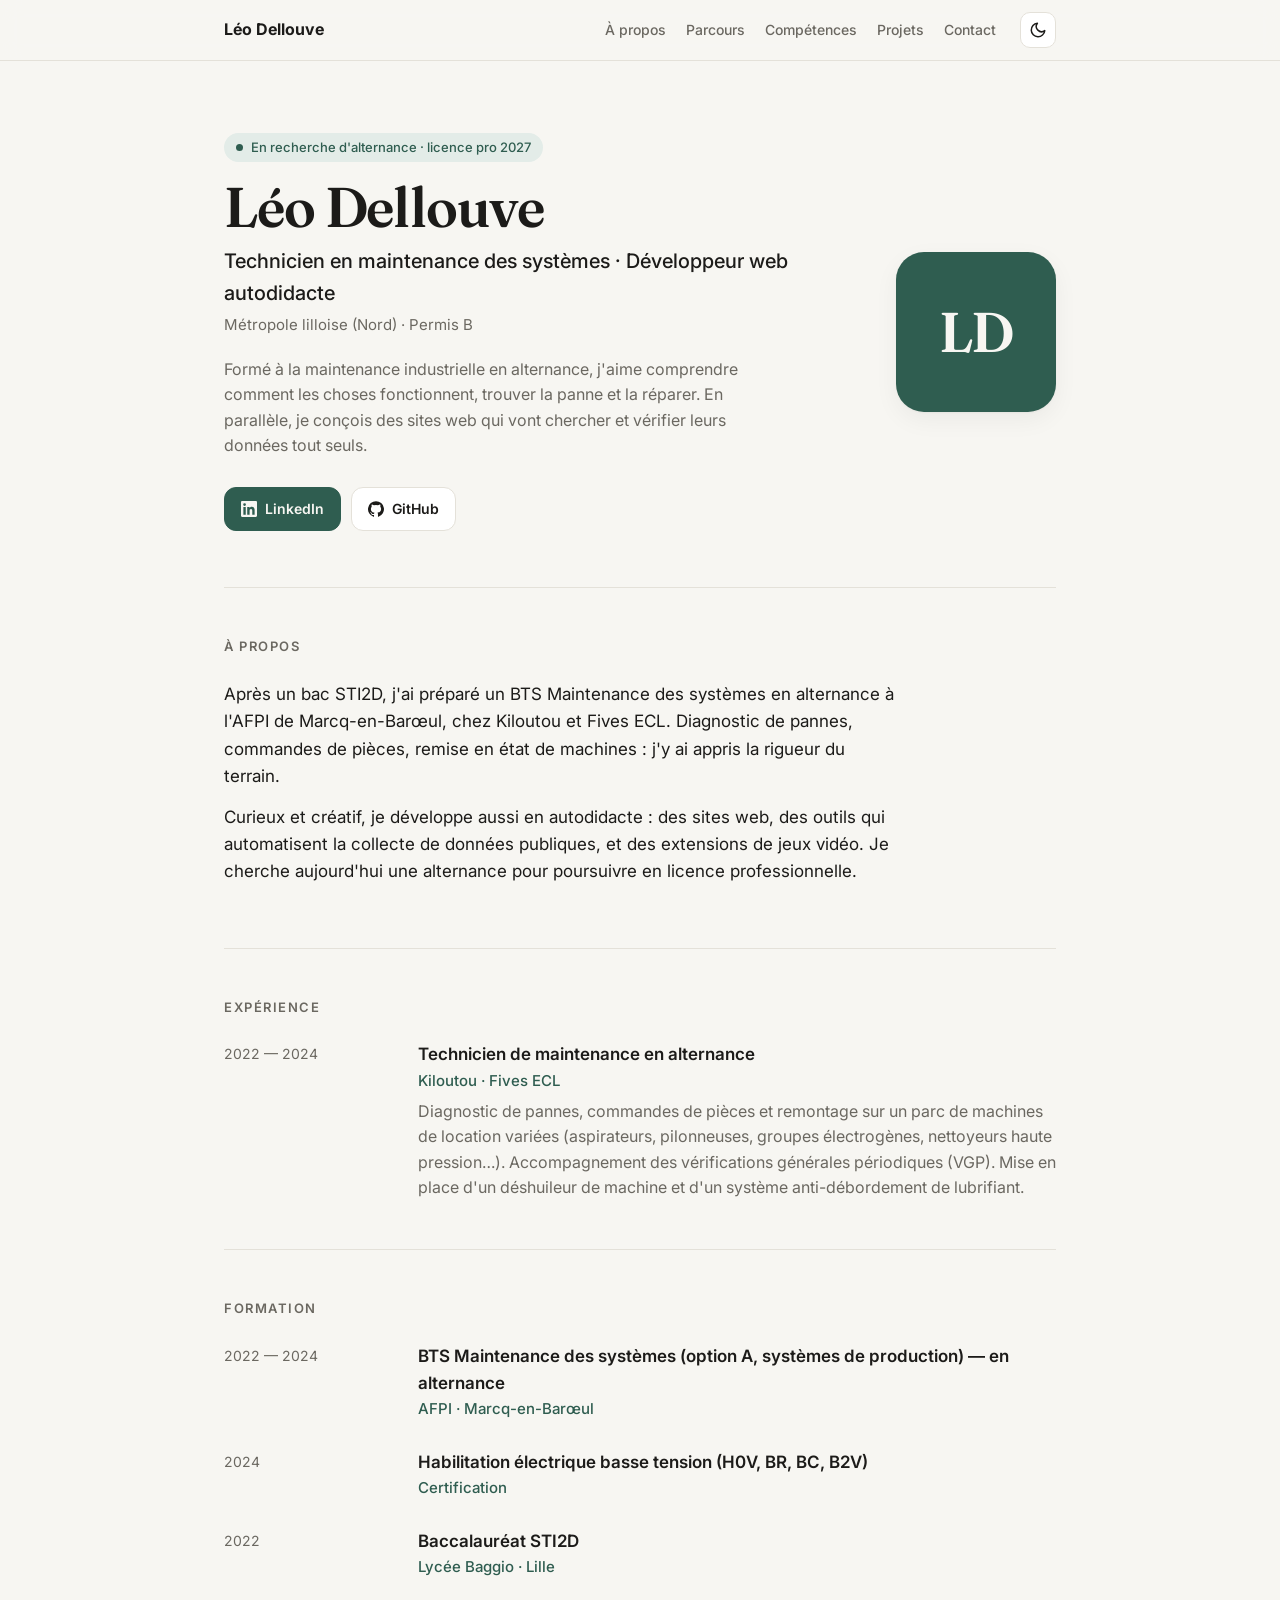
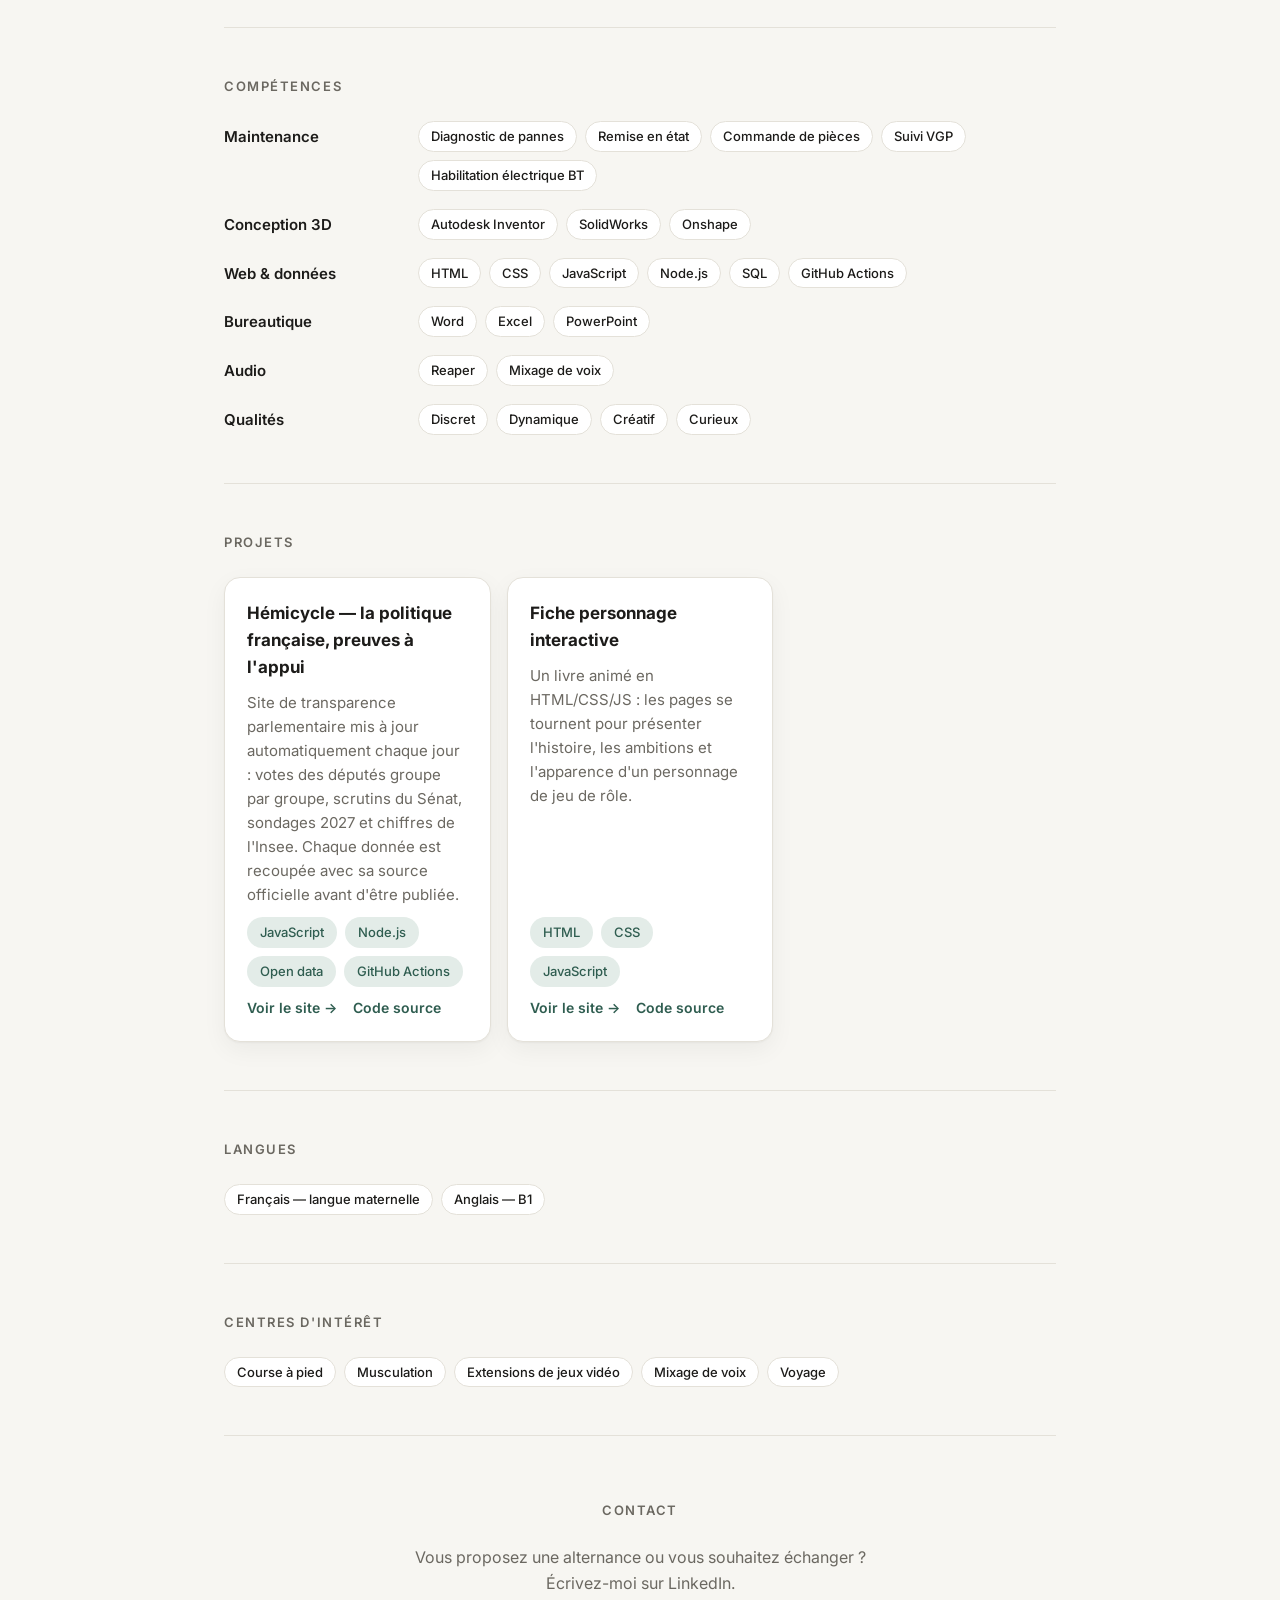
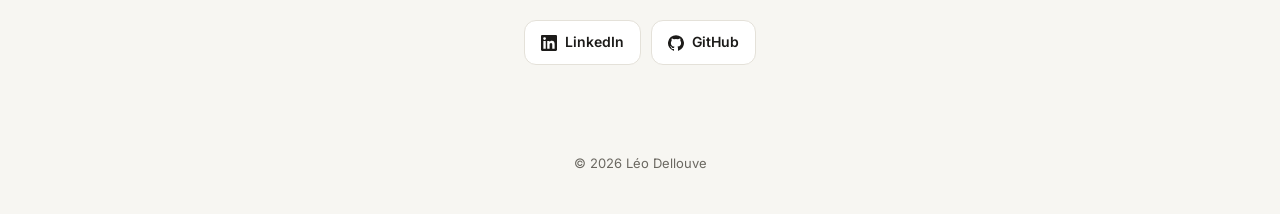
==== index.html @ c5ac522d "Remplit le portfolio avec le parcours de Léo Contenu repris du CV et du profil LinkedIn : formation," ====
<!DOCTYPE html>
<html lang="fr">
<head>
  <meta charset="utf-8">
  <meta name="viewport" content="width=device-width, initial-scale=1">
  <title>Portfolio</title>
  <meta name="description" content="Léo Dellouve — technicien en maintenance des systèmes et développeur web autodidacte. Parcours, compétences et projets.">
  <link rel="preconnect" href="https://fonts.googleapis.com">
  <link rel="preconnect" href="https://fonts.gstatic.com" crossorigin>
  <link href="https://fonts.googleapis.com/css2?family=Inter:wght@400;500;600;700&family=Fraunces:opsz,wght@9..144,600&display=swap" rel="stylesheet">
  <style>
    :root {
      --bg: #f7f6f2;
      --surface: #ffffff;
      --text: #1c1b19;
      --muted: #6b6861;
      --line: #e4e1d9;
      --accent: #2f5d50;
      --accent-soft: #e3ece8;
      --shadow: 0 1px 2px rgba(0,0,0,.04), 0 8px 24px rgba(0,0,0,.05);
    }
    @media (prefers-color-scheme: dark) {
      :root:not([data-theme="light"]) {
        --bg: #131412;
        --surface: #1b1d1a;
        --text: #ecebe6;
        --muted: #a09d95;
        --line: #2c2e2a;
        --accent: #8cc2ae;
        --accent-soft: #1f2d28;
        --shadow: none;
      }
    }
    :root[data-theme="dark"] {
      --bg: #131412;
      --surface: #1b1d1a;
      --text: #ecebe6;
      --muted: #a09d95;
      --line: #2c2e2a;
      --accent: #8cc2ae;
      --accent-soft: #1f2d28;
      --shadow: none;
    }

    * { box-sizing: border-box; }
    html { scroll-behavior: smooth; }
    body {
      margin: 0;
      background: var(--bg);
      color: var(--text);
      font: 16px/1.6 Inter, system-ui, -apple-system, sans-serif;
      -webkit-font-smoothing: antialiased;
    }
    a { color: inherit; }
    .wrap { max-width: 880px; margin: 0 auto; padding: 0 24px; }

    /* Navigation */
    nav {
      position: sticky; top: 0; z-index: 10;
      background: color-mix(in srgb, var(--bg) 85%, transparent);
      backdrop-filter: blur(10px);
      border-bottom: 1px solid var(--line);
    }
    nav .wrap { display: flex; align-items: center; gap: 24px; height: 60px; }
    nav .brand { font-weight: 700; text-decoration: none; margin-right: auto; }
    nav .links { display: flex; gap: 20px; }
    nav .links a { text-decoration: none; color: var(--muted); font-size: 14px; font-weight: 500; }
    nav .links a:hover { color: var(--text); }
    .icon-btn {
      display: inline-grid; place-items: center;
      width: 36px; height: 36px; border-radius: 10px;
      border: 1px solid var(--line); background: var(--surface); color: var(--text);
      cursor: pointer;
    }
    .icon-btn svg { width: 18px; height: 18px; }

    /* Hero */
    .hero { padding: 72px 0 56px; display: grid; grid-template-columns: 1fr auto; gap: 40px; align-items: center; }
    .hero img {
      width: 160px; height: 160px; border-radius: 28px; object-fit: cover;
      border: 1px solid var(--line); box-shadow: var(--shadow);
    }
    .monogram {
      width: 160px; height: 160px; border-radius: 28px; display: grid; place-items: center;
      background: var(--accent); color: var(--bg); box-shadow: var(--shadow);
      font-family: Fraunces, Georgia, serif; font-size: 56px; font-weight: 600; letter-spacing: -.02em;
    }
    .badge {
      display: inline-flex; align-items: center; gap: 8px;
      font-size: 13px; font-weight: 500; color: var(--accent);
      background: var(--accent-soft); padding: 4px 12px; border-radius: 999px;
    }
    .badge::before { content: ""; width: 7px; height: 7px; border-radius: 50%; background: currentColor; }
    h1 {
      font-family: Fraunces, Georgia, serif; font-weight: 600;
      font-size: clamp(36px, 7vw, 56px); line-height: 1.05; letter-spacing: -.02em;
      margin: 16px 0 8px;
    }
    .role { font-size: 20px; font-weight: 500; margin: 0; }
    .loc { color: var(--muted); margin: 4px 0 20px; font-size: 15px; }
    .pitch { color: var(--muted); max-width: 560px; margin: 0 0 28px; }
    .actions { display: flex; flex-wrap: wrap; gap: 10px; }
    .btn {
      display: inline-flex; align-items: center; gap: 8px;
      padding: 10px 16px; border-radius: 12px; font-weight: 600; font-size: 14px;
      text-decoration: none; border: 1px solid var(--line); background: var(--surface);
      transition: transform .15s ease, border-color .15s ease;
    }
    .btn:hover { transform: translateY(-1px); border-color: var(--muted); }
    .btn.primary { background: var(--accent); border-color: var(--accent); color: var(--bg); }
    .btn svg { width: 16px; height: 16px; }

    /* Sections */
    section { padding: 48px 0; border-top: 1px solid var(--line); }
    h2 {
      font-size: 13px; text-transform: uppercase; letter-spacing: .12em;
      color: var(--muted); font-weight: 600; margin: 0 0 24px;
    }
    .about p { font-size: 17px; margin: 0 0 14px; max-width: 680px; }

    .timeline { display: grid; gap: 28px; }
    .item { display: grid; grid-template-columns: 170px 1fr; gap: 24px; }
    .item .when { color: var(--muted); font-size: 14px; padding-top: 2px; }
    .item h3 { margin: 0; font-size: 17px; font-weight: 600; }
    .item .where { color: var(--accent); font-weight: 500; font-size: 15px; }
    .item p { margin: 6px 0 0; color: var(--muted); }

    .skills { display: grid; gap: 18px; }
    .skill-row { display: grid; grid-template-columns: 170px 1fr; gap: 24px; align-items: start; }
    .skill-row .label { font-weight: 600; font-size: 15px; padding-top: 4px; }
    .chips { display: flex; flex-wrap: wrap; gap: 8px; }
    .chip {
      font-size: 13px; font-weight: 500; padding: 4px 12px; border-radius: 999px;
      background: var(--surface); border: 1px solid var(--line);
    }

    .projects { display: grid; grid-template-columns: repeat(auto-fill, minmax(260px, 1fr)); gap: 16px; }
    .card {
      background: var(--surface); border: 1px solid var(--line); border-radius: 16px;
      padding: 22px; display: flex; flex-direction: column; gap: 10px; box-shadow: var(--shadow);
    }
    .card h3 { margin: 0; font-size: 17px; }
    .card p { margin: 0; color: var(--muted); font-size: 15px; flex: 1; }
    .card .chips .chip { background: var(--accent-soft); border-color: transparent; color: var(--accent); }
    .card .card-links { display: flex; gap: 16px; font-size: 14px; font-weight: 600; }
    .card .card-links a { text-decoration: none; color: var(--accent); }
    .card .card-links a:hover { text-decoration: underline; }

    .langs { display: flex; flex-wrap: wrap; gap: 8px; }

    .contact { text-align: center; padding: 64px 0; }
    .contact p { color: var(--muted); margin: 0 auto 24px; max-width: 480px; }
    .contact .actions { justify-content: center; }
    footer { text-align: center; color: var(--muted); font-size: 13px; padding: 24px 0 40px; }

    @media (max-width: 640px) {
      .wrap { padding: 0 16px; }
      nav .links { display: none; }
      .hero { grid-template-columns: 1fr; padding: 48px 0 40px; gap: 24px; }
      .hero img, .monogram { width: 96px; height: 96px; border-radius: 20px; order: -1; font-size: 34px; }
      .item, .skill-row { grid-template-columns: 1fr; gap: 4px; }
    }
  </style>
</head>
<body>
  <nav>
    <div class="wrap">
      <a class="brand" href="#top" id="brand"></a>
      <div class="links">
        <a href="#apropos">À propos</a>
        <a href="#experience">Parcours</a>
        <a href="#competences">Compétences</a>
        <a href="#projets">Projets</a>
        <a href="#contact">Contact</a>
      </div>
      <button class="icon-btn" id="theme" aria-label="Changer de thème"></button>
    </div>
  </nav>

  <main class="wrap" id="top">
    <header class="hero" id="hero"></header>
    <section class="about" id="apropos"></section>
    <section id="experience"></section>
    <section id="formation"></section>
    <section id="competences"></section>
    <section id="projets"></section>
    <section id="langues"></section>
    <section id="interets"></section>
    <section class="contact" id="contact"></section>
  </main>
  <footer id="footer"></footer>

  <script src="data.js"></script>
  <script>
    const d = window.PORTFOLIO;
    const esc = s => String(s ?? "").replace(/[&<>"']/g, c => ({ "&": "&amp;", "<": "&lt;", ">": "&gt;", '"': "&quot;", "'": "&#39;" }[c]));
    const $ = id => document.getElementById(id);

    const icons = {
      linkedin: '<svg viewBox="0 0 24 24" fill="currentColor"><path d="M20.45 20.45h-3.56v-5.57c0-1.33-.02-3.04-1.85-3.04-1.85 0-2.14 1.45-2.14 2.94v5.67H9.34V9h3.41v1.56h.05c.48-.9 1.64-1.85 3.37-1.85 3.6 0 4.27 2.37 4.27 5.46v6.28zM5.34 7.43a2.06 2.06 0 1 1 0-4.13 2.06 2.06 0 0 1 0 4.13zM7.12 20.45H3.56V9h3.56v11.45zM22.22 0H1.77C.79 0 0 .77 0 1.73v20.54C0 23.23.79 24 1.77 24h20.45c.98 0 1.78-.77 1.78-1.73V1.73C24 .77 23.2 0 22.22 0z"/></svg>',
      github: '<svg viewBox="0 0 24 24" fill="currentColor"><path d="M12 .3a12 12 0 0 0-3.8 23.38c.6.12.83-.26.83-.57v-2.23c-3.34.73-4.04-1.42-4.04-1.42-.55-1.39-1.34-1.76-1.34-1.76-1.08-.74.09-.73.09-.73 1.2.09 1.83 1.24 1.83 1.24 1.07 1.83 2.8 1.3 3.49 1 .1-.78.42-1.31.76-1.61-2.67-.3-5.47-1.33-5.47-5.93 0-1.31.47-2.38 1.24-3.22-.14-.3-.54-1.52.1-3.18 0 0 1-.32 3.3 1.23a11.5 11.5 0 0 1 6 0c2.28-1.55 3.29-1.23 3.29-1.23.64 1.66.24 2.88.12 3.18a4.65 4.65 0 0 1 1.23 3.22c0 4.61-2.8 5.63-5.48 5.92.42.36.81 1.1.81 2.22v3.29c0 .32.21.7.82.58A12 12 0 0 0 12 .3"/></svg>',
      email: '<svg viewBox="0 0 24 24" fill="none" stroke="currentColor" stroke-width="2" stroke-linecap="round" stroke-linejoin="round"><rect x="2" y="4" width="20" height="16" rx="2"/><path d="m22 7-10 6L2 7"/></svg>',
      cv: '<svg viewBox="0 0 24 24" fill="none" stroke="currentColor" stroke-width="2" stroke-linecap="round" stroke-linejoin="round"><path d="M21 15v4a2 2 0 0 1-2 2H5a2 2 0 0 1-2-2v-4"/><path d="m7 10 5 5 5-5"/><path d="M12 15V3"/></svg>',
      sun: '<svg viewBox="0 0 24 24" fill="none" stroke="currentColor" stroke-width="2" stroke-linecap="round"><circle cx="12" cy="12" r="4"/><path d="M12 2v2M12 20v2M4.9 4.9l1.4 1.4M17.7 17.7l1.4 1.4M2 12h2M20 12h2M4.9 19.1l1.4-1.4M17.7 6.3l1.4-1.4"/></svg>',
      moon: '<svg viewBox="0 0 24 24" fill="none" stroke="currentColor" stroke-width="2" stroke-linecap="round" stroke-linejoin="round"><path d="M21 12.8A9 9 0 1 1 11.2 3a7 7 0 0 0 9.8 9.8z"/></svg>',
    };

    function linkButtons(primary) {
      const l = d.liens || {};
      const out = [];
      if (l.linkedin) out.push(`<a class="btn ${primary ? "primary" : ""}" href="${esc(l.linkedin)}" target="_blank" rel="noopener">${icons.linkedin}LinkedIn</a>`);
      if (l.github) out.push(`<a class="btn" href="${esc(l.github)}" target="_blank" rel="noopener">${icons.github}GitHub</a>`);
      if (l.email) out.push(`<a class="btn" href="mailto:${esc(l.email)}">${icons.email}${primary ? "Email" : esc(l.email)}</a>`);
      if (l.cv) out.push(`<a class="btn" href="${esc(l.cv)}" target="_blank" rel="noopener">${icons.cv}CV</a>`);
      return out.join("");
    }

    function section(id, title, html) {
      const el = $(id);
      if (!html) { el.remove(); return; }
      el.innerHTML = `<h2>${title}</h2>${html}`;
    }

    // En-tête
    document.title = `${d.nom} — Portfolio`;
    $("brand").textContent = d.nom;
    $("hero").innerHTML = `
      <div>
        ${d.disponible ? `<span class="badge">${esc(d.disponible)}</span>` : ""}
        <h1>${esc(d.nom)}</h1>
        <p class="role">${esc(d.titre)}</p>
        ${d.localisation ? `<p class="loc">${esc(d.localisation)}</p>` : ""}
        <p class="pitch">${esc(d.accroche)}</p>
        <div class="actions">${linkButtons(true)}</div>
      </div>
      ${d.photo ? `<img src="${esc(d.photo)}" alt="Photo de ${esc(d.nom)}">` : `<div class="monogram" aria-hidden="true">${esc(d.nom.split(/\s+/).map(w => w[0]).join("").slice(0, 2).toUpperCase())}</div>`}`;

    section("apropos", "À propos", (d.apropos || []).map(p => `<p>${esc(p)}</p>`).join(""));

    section("experience", "Expérience", (d.experiences || []).length && `<div class="timeline">${d.experiences.map(e => `
      <div class="item">
        <div class="when">${esc(e.periode)}</div>
        <div>
          <h3>${esc(e.poste)}</h3>
          <div class="where">${esc(e.entreprise)}</div>
          ${e.description ? `<p>${esc(e.description)}</p>` : ""}
        </div>
      </div>`).join("")}</div>`);

    section("formation", "Formation", (d.formation || []).length && `<div class="timeline">${d.formation.map(f => `
      <div class="item">
        <div class="when">${esc(f.periode)}</div>
        <div>
          <h3>${esc(f.diplome)}</h3>
          <div class="where">${esc(f.ecole)}</div>
        </div>
      </div>`).join("")}</div>`);

    section("competences", "Compétences", (d.competences || []).length && `<div class="skills">${d.competences.map(g => `
      <div class="skill-row">
        <div class="label">${esc(g.groupe)}</div>
        <div class="chips">${g.items.map(i => `<span class="chip">${esc(i)}</span>`).join("")}</div>
      </div>`).join("")}</div>`);

    section("projets", "Projets", (d.projets || []).length && `<div class="projects">${d.projets.map(p => `
      <article class="card">
        <h3>${esc(p.nom)}</h3>
        <p>${esc(p.description)}</p>
        ${(p.tags || []).length ? `<div class="chips">${p.tags.map(t => `<span class="chip">${esc(t)}</span>`).join("")}</div>` : ""}
        <div class="card-links">
          ${p.lien ? `<a href="${esc(p.lien)}" target="_blank" rel="noopener">Voir le site →</a>` : ""}
          ${p.code ? `<a href="${esc(p.code)}" target="_blank" rel="noopener">Code source</a>` : ""}
        </div>
      </article>`).join("")}</div>`);

    section("langues", "Langues", (d.langues || []).length && `<div class="langs">${d.langues.map(l => `<span class="chip">${esc(l)}</span>`).join("")}</div>`);

    section("interets", "Centres d'intérêt", (d.interets || []).length && `<div class="langs">${d.interets.map(i => `<span class="chip">${esc(i)}</span>`).join("")}</div>`);

    section("contact", "Contact", `
      <p>${esc(d.contact || "Une opportunité, une question ou simplement envie d'échanger ? Le plus simple est de m'écrire sur LinkedIn.")}</p>
      <div class="actions">${linkButtons(false)}</div>`);

    $("footer").textContent = `© ${new Date().getFullYear()} ${d.nom}`;

    // Thème clair / sombre
    const root = document.documentElement;
    const btn = $("theme");
    const isDark = () => root.dataset.theme ? root.dataset.theme === "dark" : matchMedia("(prefers-color-scheme: dark)").matches;
    const paint = () => { btn.innerHTML = isDark() ? icons.sun : icons.moon; };
    try { const t = localStorage.getItem("theme"); if (t) root.dataset.theme = t; } catch (e) {}
    paint();
    btn.addEventListener("click", () => {
      root.dataset.theme = isDark() ? "light" : "dark";
      try { localStorage.setItem("theme", root.dataset.theme); } catch (e) {}
      paint();
    });
  </script>
</body>
</html>
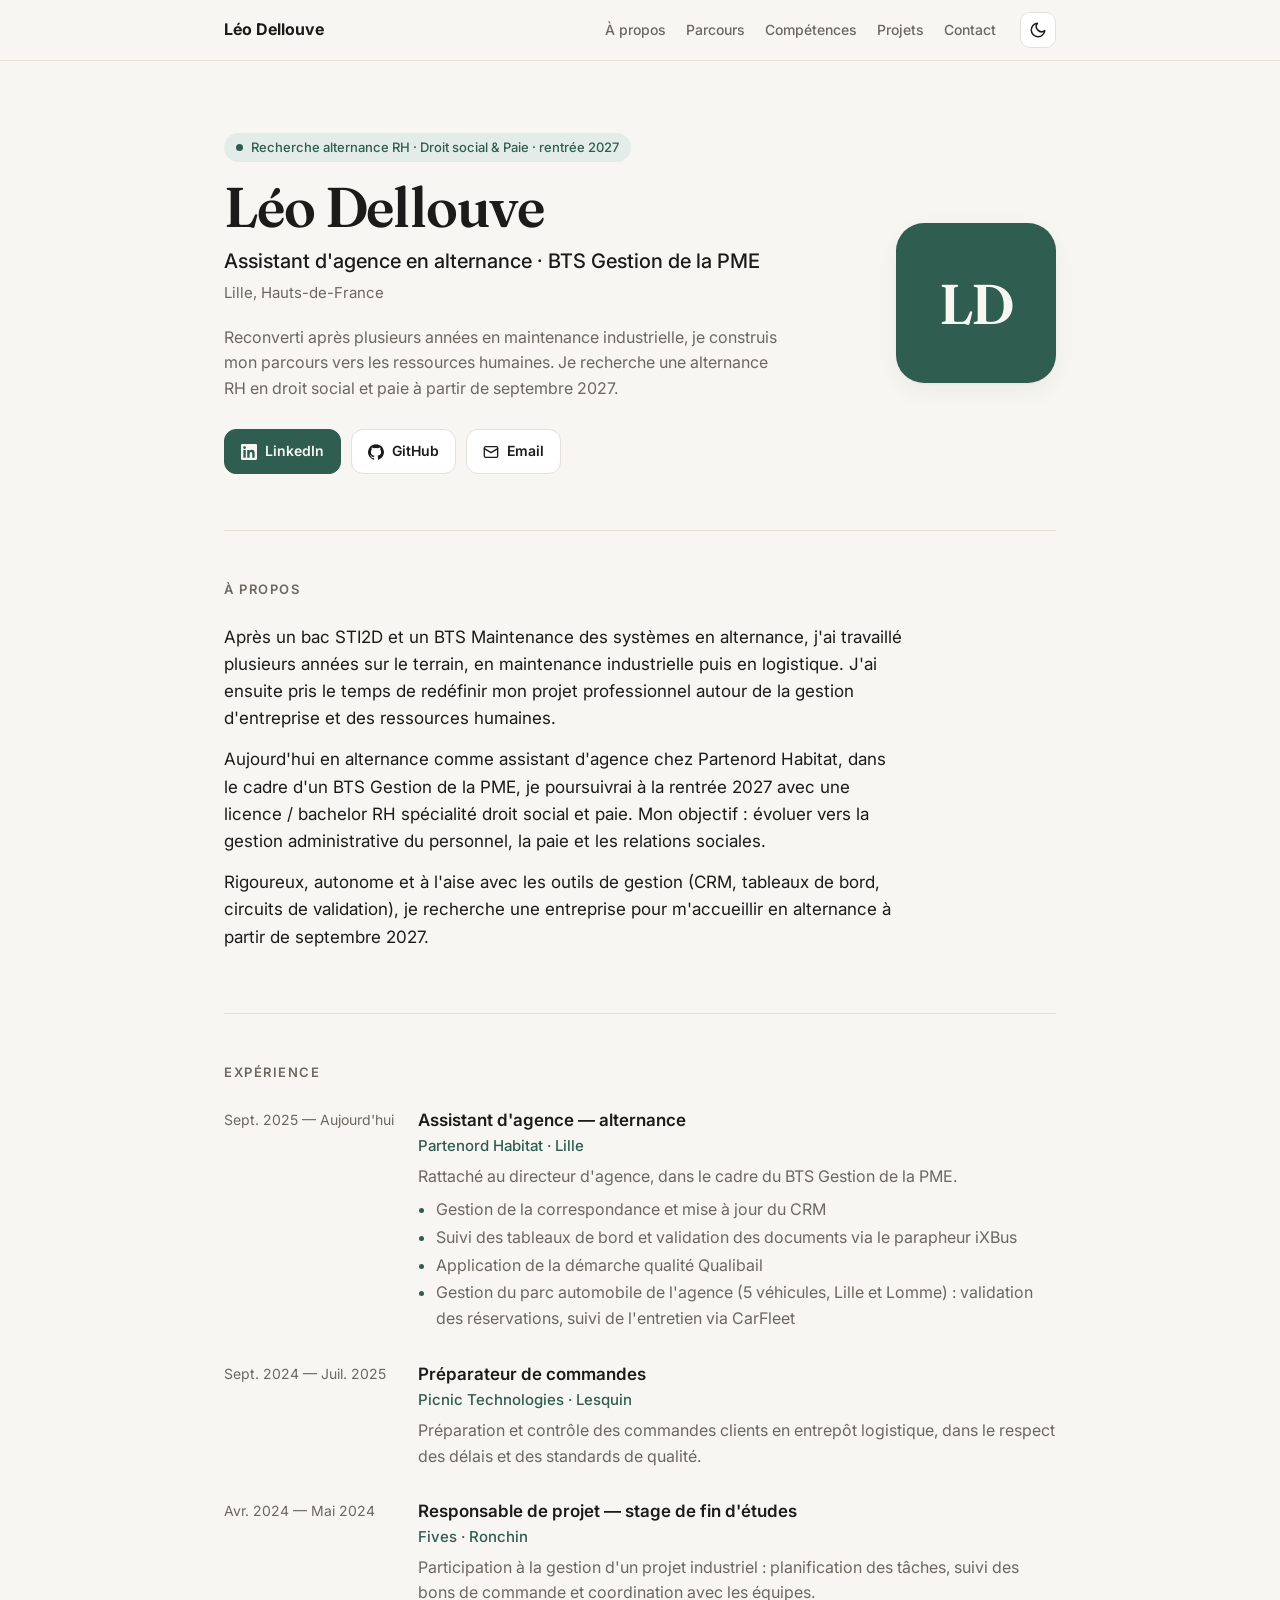
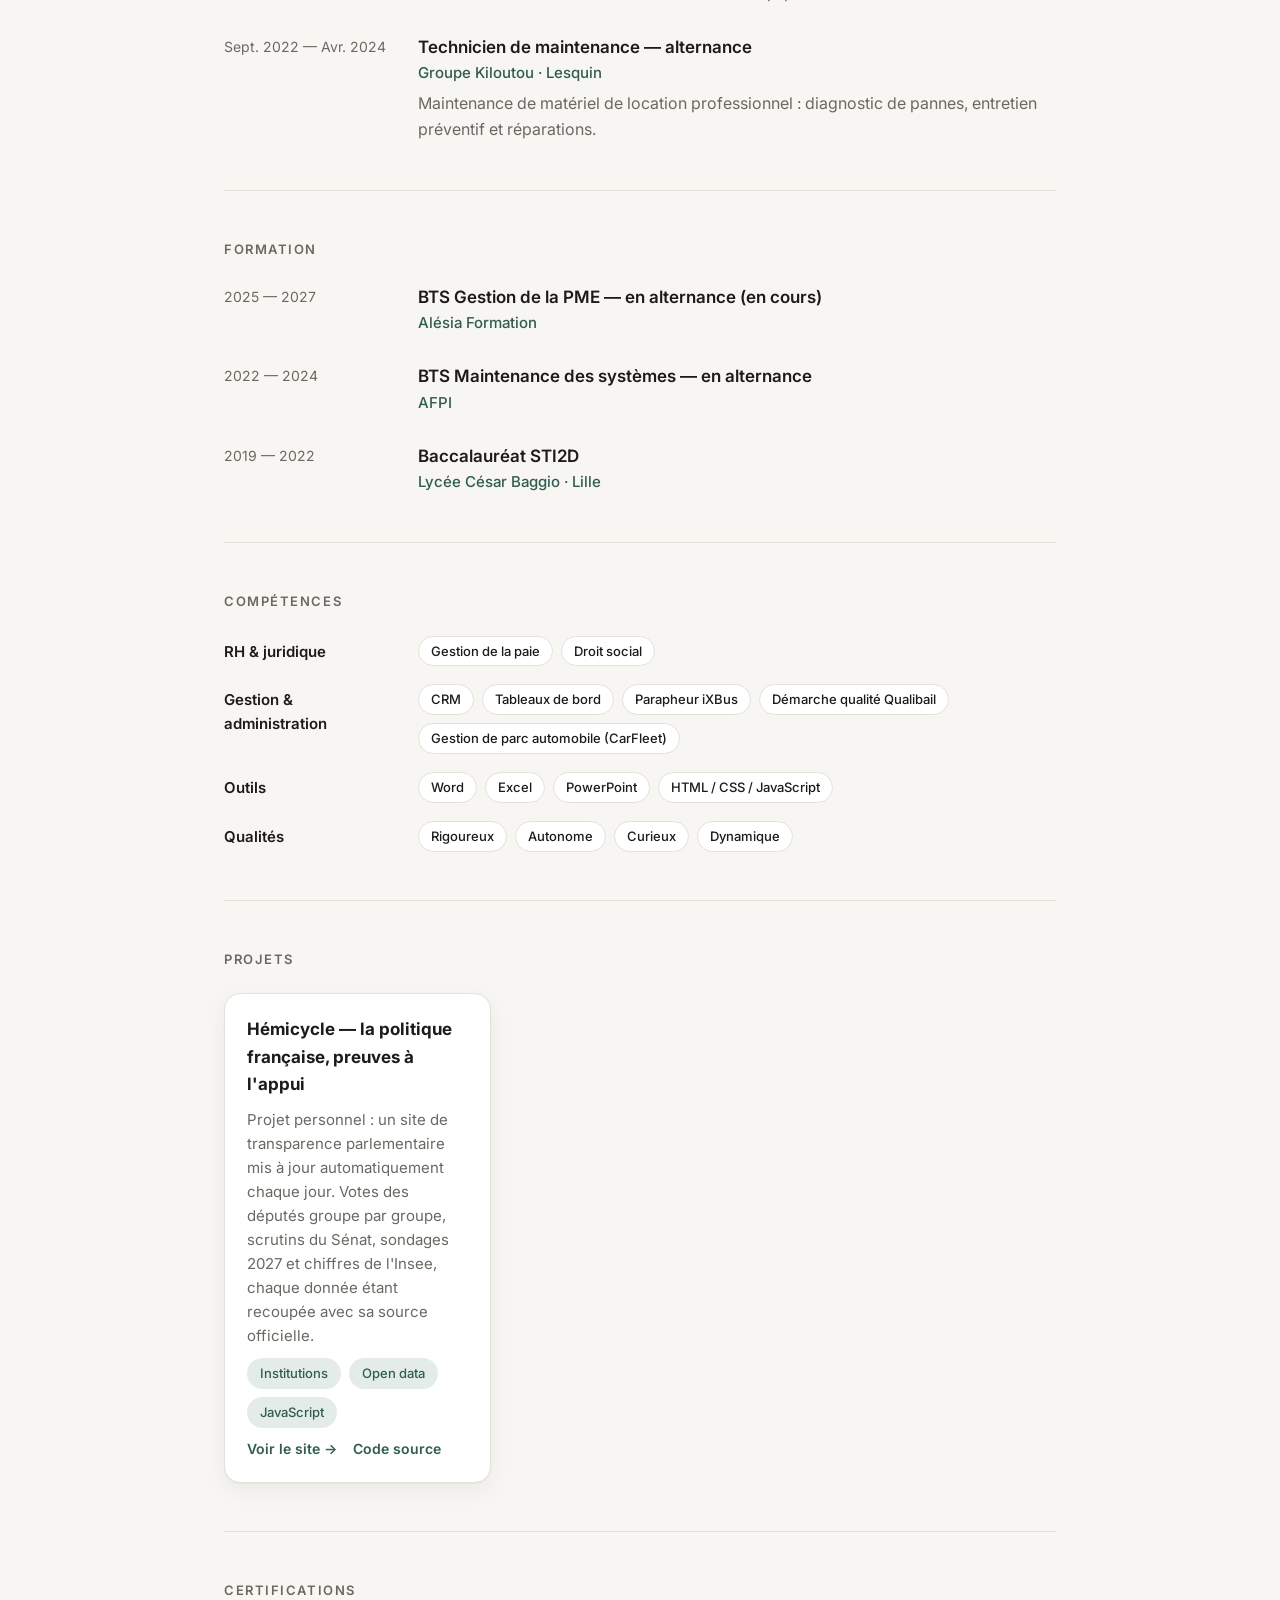
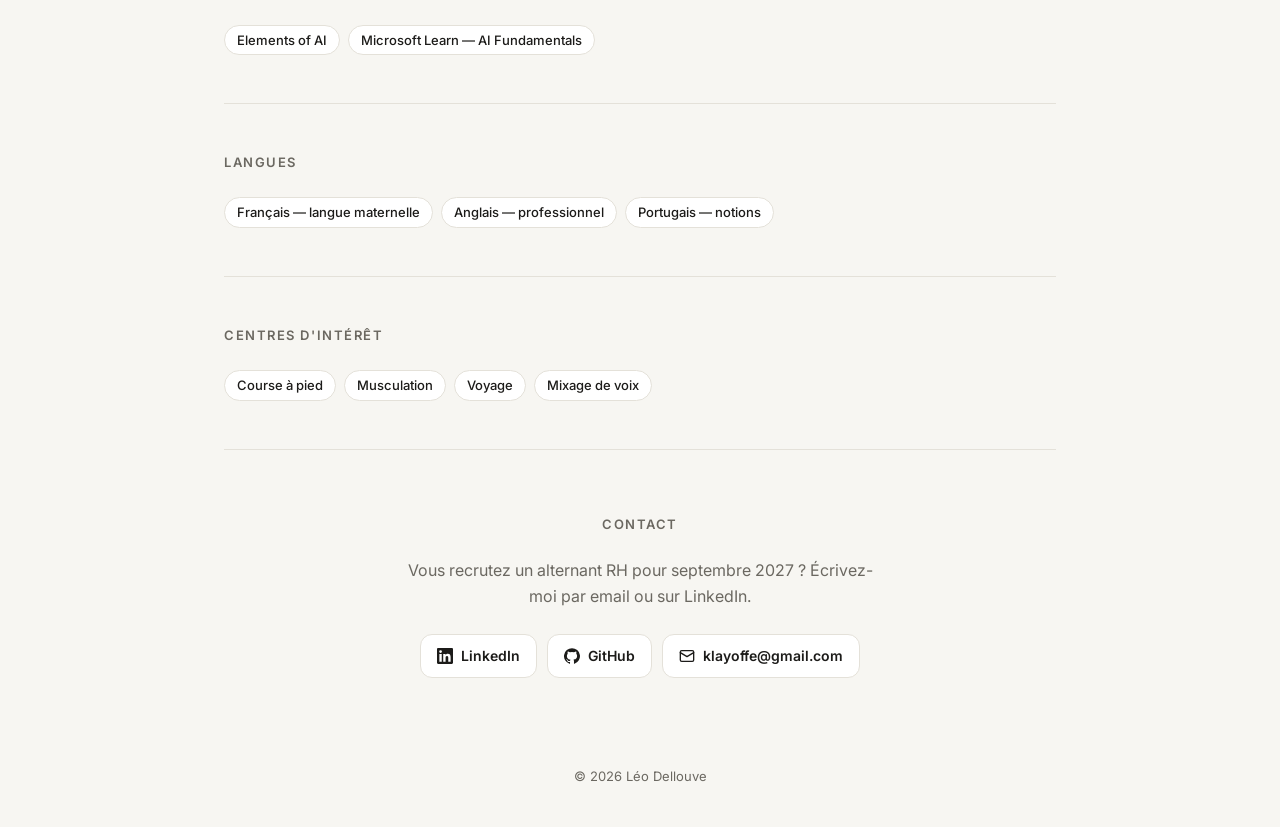
==== commit 6b012a3a: "Met à jour le portfolio d'après le profil LinkedIn Reconversion RH : alternance chez Partenord Habit" ====
--- a/index.html
+++ b/index.html
@@ -4,7 +4,7 @@
   <meta charset="utf-8">
   <meta name="viewport" content="width=device-width, initial-scale=1">
   <title>Portfolio</title>
-  <meta name="description" content="Léo Dellouve — technicien en maintenance des systèmes et développeur web autodidacte. Parcours, compétences et projets.">
+  <meta name="description" content="Léo Dellouve — assistant d'agence en alternance (BTS Gestion de la PME), en recherche d'alternance RH en droit social et paie pour la rentrée 2027.">
   <link rel="preconnect" href="https://fonts.googleapis.com">
   <link rel="preconnect" href="https://fonts.gstatic.com" crossorigin>
   <link href="https://fonts.googleapis.com/css2?family=Inter:wght@400;500;600;700&family=Fraunces:opsz,wght@9..144,600&display=swap" rel="stylesheet">
@@ -124,6 +124,9 @@
     .item h3 { margin: 0; font-size: 17px; font-weight: 600; }
     .item .where { color: var(--accent); font-weight: 500; font-size: 15px; }
     .item p { margin: 6px 0 0; color: var(--muted); }
+    .item ul { margin: 8px 0 0; padding-left: 18px; color: var(--muted); }
+    .item li { margin: 2px 0; }
+    .item li::marker { color: var(--accent); }
 
     .skills { display: grid; gap: 18px; }
     .skill-row { display: grid; grid-template-columns: 170px 1fr; gap: 24px; align-items: start; }
@@ -184,6 +187,7 @@
     <section id="formation"></section>
     <section id="competences"></section>
     <section id="projets"></section>
+    <section id="certifications"></section>
     <section id="langues"></section>
     <section id="interets"></section>
     <section class="contact" id="contact"></section>
@@ -244,6 +248,7 @@
           <h3>${esc(e.poste)}</h3>
           <div class="where">${esc(e.entreprise)}</div>
           ${e.description ? `<p>${esc(e.description)}</p>` : ""}
+          ${(e.missions || []).length ? `<ul>${e.missions.map(m => `<li>${esc(m)}</li>`).join("")}</ul>` : ""}
         </div>
       </div>`).join("")}</div>`);
 
@@ -274,6 +279,8 @@
       </article>`).join("")}</div>`);
 
     section("langues", "Langues", (d.langues || []).length && `<div class="langs">${d.langues.map(l => `<span class="chip">${esc(l)}</span>`).join("")}</div>`);
+
+    section("certifications", "Certifications", (d.certifications || []).length && `<div class="langs">${d.certifications.map(c => `<span class="chip">${esc(c)}</span>`).join("")}</div>`);
 
     section("interets", "Centres d'intérêt", (d.interets || []).length && `<div class="langs">${d.interets.map(i => `<span class="chip">${esc(i)}</span>`).join("")}</div>`);
 
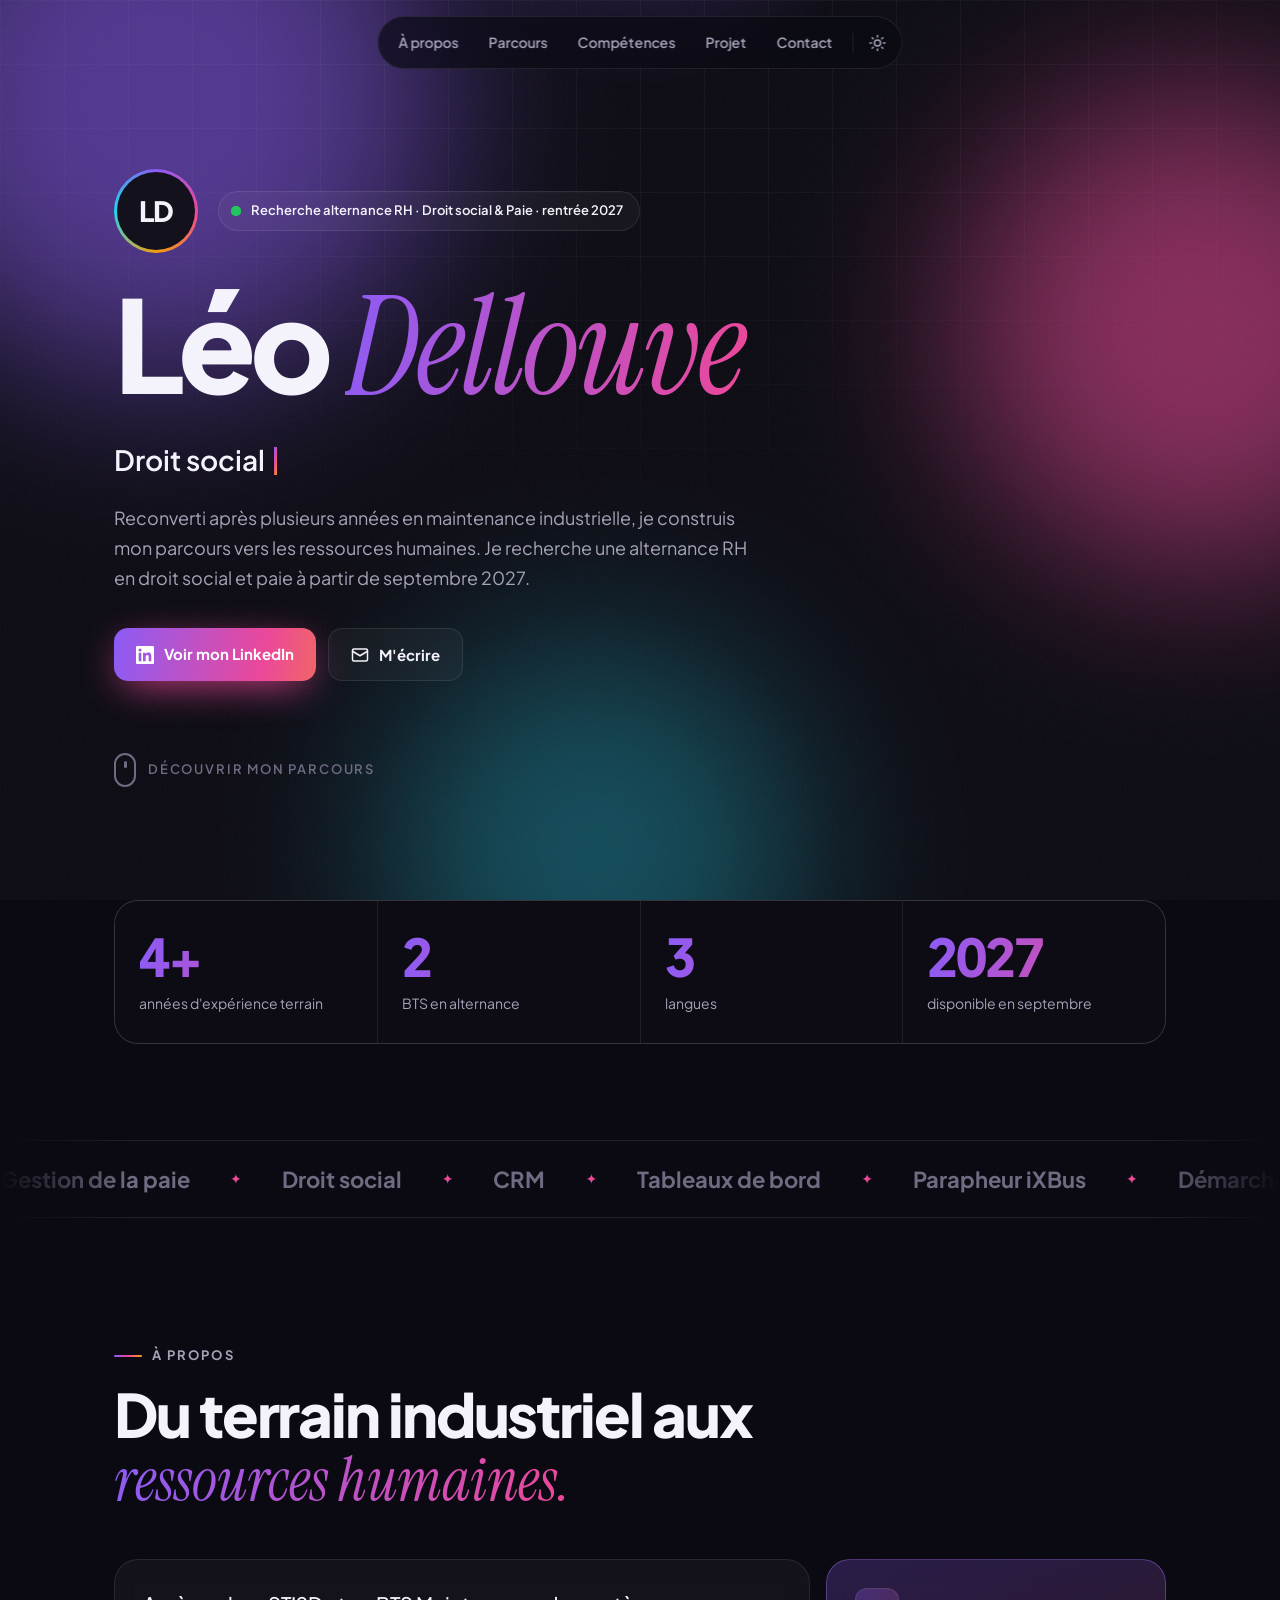
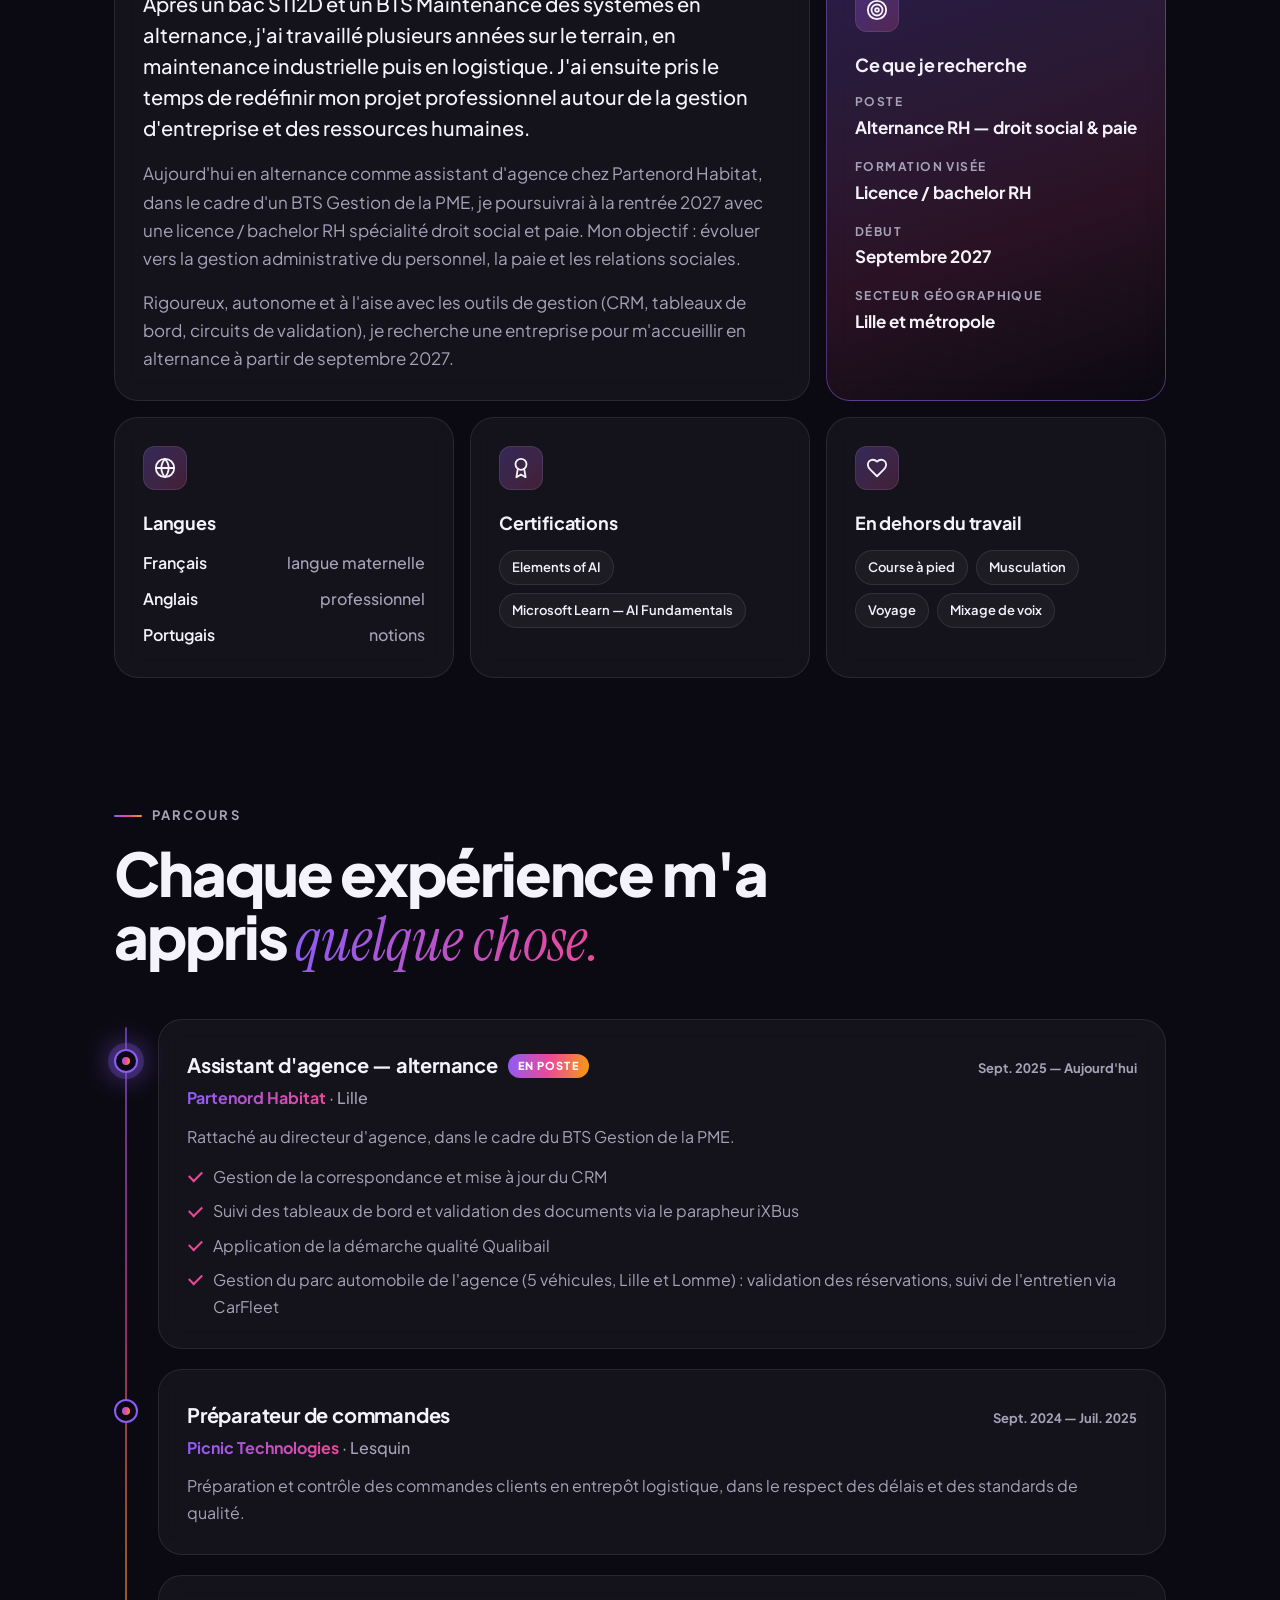
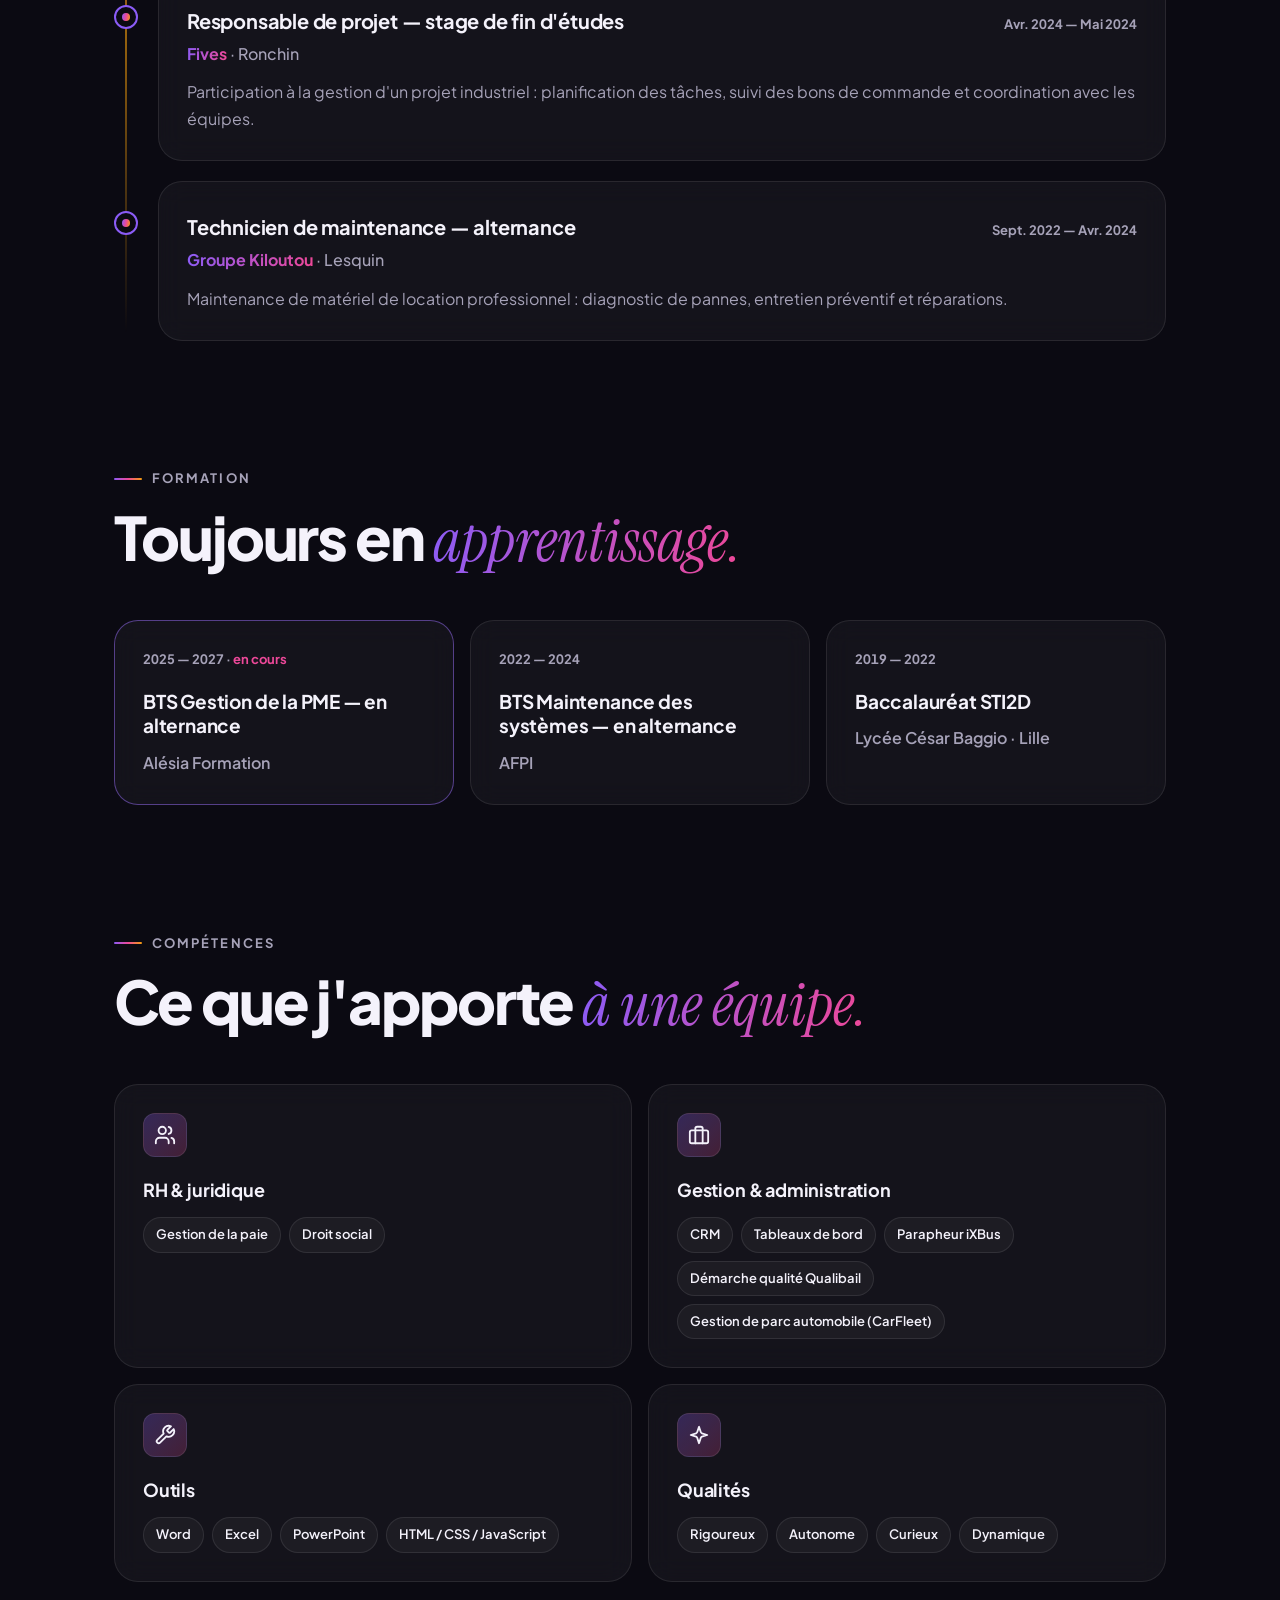
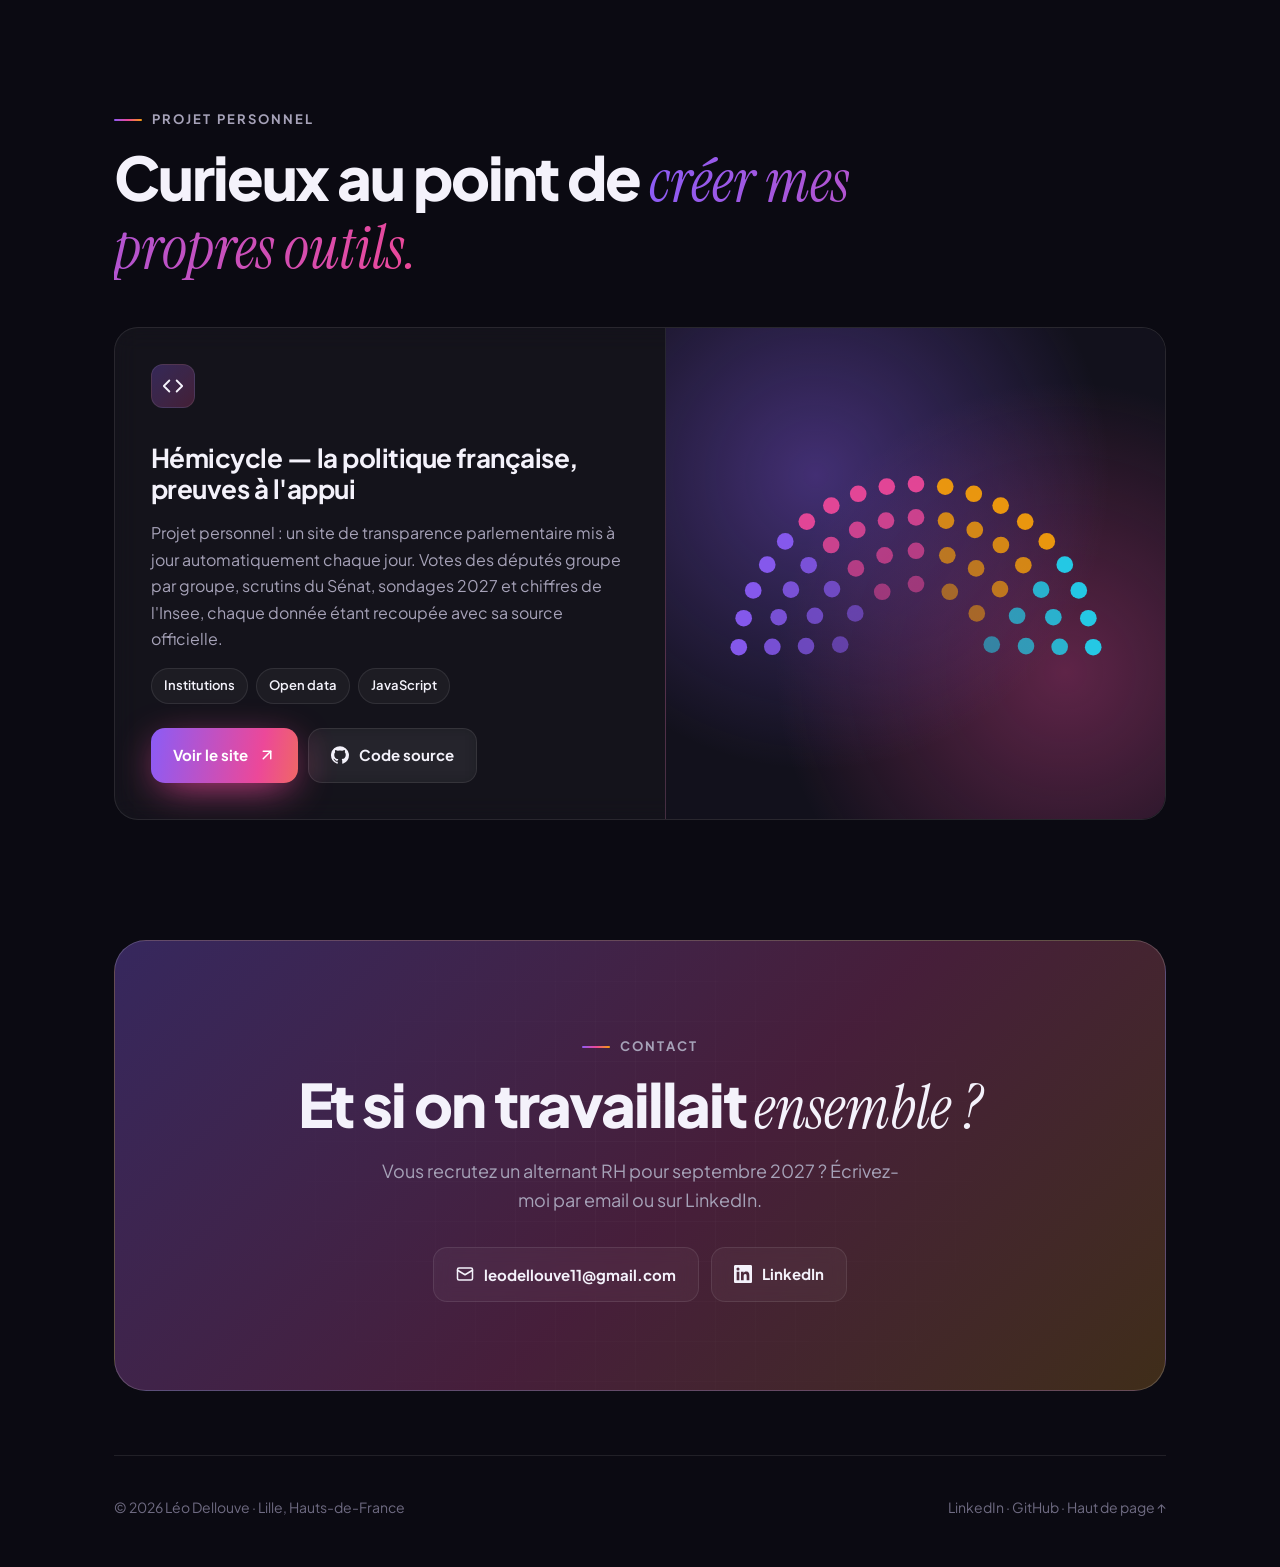
==== commit aa04d3bb: "Nouveau design du portfolio Fond aurore animé, halo qui suit la souris, nom en dégradé avec phrases " ====
--- a/index.html
+++ b/index.html
@@ -5,41 +5,53 @@
   <meta name="viewport" content="width=device-width, initial-scale=1">
   <title>Portfolio</title>
   <meta name="description" content="Léo Dellouve — assistant d'agence en alternance (BTS Gestion de la PME), en recherche d'alternance RH en droit social et paie pour la rentrée 2027.">
+  <meta name="theme-color" content="#0b0a12">
   <link rel="preconnect" href="https://fonts.googleapis.com">
   <link rel="preconnect" href="https://fonts.gstatic.com" crossorigin>
-  <link href="https://fonts.googleapis.com/css2?family=Inter:wght@400;500;600;700&family=Fraunces:opsz,wght@9..144,600&display=swap" rel="stylesheet">
+  <link href="https://fonts.googleapis.com/css2?family=Instrument+Serif:ital@0;1&family=Plus+Jakarta+Sans:wght@400;500;600;700;800&display=swap" rel="stylesheet">
   <style>
     :root {
-      --bg: #f7f6f2;
-      --surface: #ffffff;
-      --text: #1c1b19;
-      --muted: #6b6861;
-      --line: #e4e1d9;
-      --accent: #2f5d50;
-      --accent-soft: #e3ece8;
-      --shadow: 0 1px 2px rgba(0,0,0,.04), 0 8px 24px rgba(0,0,0,.05);
-    }
-    @media (prefers-color-scheme: dark) {
-      :root:not([data-theme="light"]) {
-        --bg: #131412;
-        --surface: #1b1d1a;
-        --text: #ecebe6;
-        --muted: #a09d95;
-        --line: #2c2e2a;
-        --accent: #8cc2ae;
-        --accent-soft: #1f2d28;
-        --shadow: none;
-      }
-    }
-    :root[data-theme="dark"] {
-      --bg: #131412;
-      --surface: #1b1d1a;
-      --text: #ecebe6;
-      --muted: #a09d95;
-      --line: #2c2e2a;
-      --accent: #8cc2ae;
-      --accent-soft: #1f2d28;
-      --shadow: none;
+      --bg: #0b0a12;
+      --bg-2: #12111c;
+      --surface: rgba(255, 255, 255, .04);
+      --surface-hover: rgba(255, 255, 255, .07);
+      --border: rgba(255, 255, 255, .09);
+      --border-strong: rgba(255, 255, 255, .18);
+      --text: #f4f2fb;
+      --muted: #a6a2b8;
+      --faint: #6f6b82;
+      --a1: #8b5cf6;
+      --a2: #ec4899;
+      --a3: #f59e0b;
+      --a4: #22d3ee;
+      --grad: linear-gradient(100deg, var(--a1), var(--a2) 50%, var(--a3));
+      --glow: rgba(139, 92, 246, .35);
+      --shine: rgba(255, 255, 255, .08);
+      --blob-opacity: .55;
+      --grid-line: rgba(255, 255, 255, .035);
+      --shadow: 0 30px 80px -30px rgba(0, 0, 0, .6);
+      color-scheme: dark;
+    }
+    :root[data-theme="light"] {
+      --bg: #fbfaff;
+      --bg-2: #f3f1fb;
+      --surface: rgba(255, 255, 255, .7);
+      --surface-hover: rgba(255, 255, 255, .95);
+      --border: rgba(20, 16, 40, .09);
+      --border-strong: rgba(20, 16, 40, .2);
+      --text: #16131f;
+      --muted: #5b566e;
+      --faint: #8b86a0;
+      --a1: #7c3aed;
+      --a2: #db2777;
+      --a3: #d97706;
+      --a4: #0891b2;
+      --glow: rgba(124, 58, 237, .18);
+      --shine: rgba(124, 58, 237, .08);
+      --blob-opacity: .3;
+      --grid-line: rgba(20, 16, 40, .05);
+      --shadow: 0 30px 60px -30px rgba(60, 40, 120, .25);
+      color-scheme: light;
     }
 
     * { box-sizing: border-box; }
@@ -48,257 +60,702 @@
       margin: 0;
       background: var(--bg);
       color: var(--text);
-      font: 16px/1.6 Inter, system-ui, -apple-system, sans-serif;
+      font: 16px/1.65 "Plus Jakarta Sans", system-ui, -apple-system, sans-serif;
       -webkit-font-smoothing: antialiased;
+      overflow-x: hidden;
     }
     a { color: inherit; }
-    .wrap { max-width: 880px; margin: 0 auto; padding: 0 24px; }
-
-    /* Navigation */
+    ::selection { background: var(--a1); color: #fff; }
+    .wrap { max-width: 1100px; margin: 0 auto; padding: 0 24px; position: relative; }
+    .serif { font-family: "Instrument Serif", Georgia, serif; font-weight: 400; font-style: italic; letter-spacing: 0; }
+    .grad-text {
+      background: var(--grad); background-size: 200% auto;
+      -webkit-background-clip: text; background-clip: text; color: transparent;
+      animation: shine 6s linear infinite;
+    }
+    @keyframes shine { to { background-position: 200% center; } }
+
+    /* ---------- Fond : aurore + grille + grain ---------- */
+    .bg { position: fixed; inset: 0; z-index: -2; overflow: hidden; pointer-events: none; }
+    .blob {
+      position: absolute; border-radius: 50%; filter: blur(90px); opacity: var(--blob-opacity);
+      animation: float 22s ease-in-out infinite;
+    }
+    .blob.b1 { width: 560px; height: 560px; background: var(--a1); top: -180px; left: -120px; }
+    .blob.b2 { width: 480px; height: 480px; background: var(--a2); top: 10%; right: -160px; animation-delay: -7s; }
+    .blob.b3 { width: 420px; height: 420px; background: var(--a4); bottom: -160px; left: 30%; animation-delay: -14s; opacity: calc(var(--blob-opacity) * .6); }
+    @keyframes float {
+      0%, 100% { transform: translate(0, 0) scale(1); }
+      33% { transform: translate(60px, 40px) scale(1.08); }
+      66% { transform: translate(-40px, 70px) scale(.95); }
+    }
+    .grid {
+      position: absolute; inset: 0;
+      background-image: linear-gradient(var(--grid-line) 1px, transparent 1px), linear-gradient(90deg, var(--grid-line) 1px, transparent 1px);
+      background-size: 64px 64px;
+      -webkit-mask-image: radial-gradient(ellipse 80% 60% at 50% 0%, #000 40%, transparent 100%);
+      mask-image: radial-gradient(ellipse 80% 60% at 50% 0%, #000 40%, transparent 100%);
+    }
+    .grain {
+      position: absolute; inset: 0; opacity: .06;
+      background-image: url("data:image/svg+xml,%3Csvg xmlns='http://www.w3.org/2000/svg' width='160' height='160'%3E%3Cfilter id='n'%3E%3CfeTurbulence type='fractalNoise' baseFrequency='.9' numOctaves='3' stitchTiles='stitch'/%3E%3C/filter%3E%3Crect width='100%25' height='100%25' filter='url(%23n)'/%3E%3C/svg%3E");
+    }
+    .spotlight {
+      position: fixed; inset: 0; z-index: -1; pointer-events: none;
+      background: radial-gradient(600px circle at var(--mx, 50%) var(--my, -20%), var(--glow), transparent 45%);
+    }
+
+    /* ---------- Barre de progression + navigation ---------- */
+    .progress {
+      position: fixed; top: 0; left: 0; height: 3px; width: 100%; z-index: 60;
+      background: var(--grad); transform-origin: 0 50%; transform: scaleX(0);
+    }
     nav {
-      position: sticky; top: 0; z-index: 10;
-      background: color-mix(in srgb, var(--bg) 85%, transparent);
-      backdrop-filter: blur(10px);
-      border-bottom: 1px solid var(--line);
-    }
-    nav .wrap { display: flex; align-items: center; gap: 24px; height: 60px; }
-    nav .brand { font-weight: 700; text-decoration: none; margin-right: auto; }
-    nav .links { display: flex; gap: 20px; }
-    nav .links a { text-decoration: none; color: var(--muted); font-size: 14px; font-weight: 500; }
-    nav .links a:hover { color: var(--text); }
+      position: fixed; top: 16px; left: 50%; transform: translateX(-50%); z-index: 50;
+      display: flex; align-items: center; gap: 2px; padding: 6px;
+      background: color-mix(in srgb, var(--bg) 70%, transparent);
+      backdrop-filter: blur(16px) saturate(1.4); -webkit-backdrop-filter: blur(16px) saturate(1.4);
+      border: 1px solid var(--border); border-radius: 999px;
+      box-shadow: var(--shadow);
+    }
+    nav a {
+      text-decoration: none; font-size: 14px; font-weight: 600; color: var(--muted); white-space: nowrap;
+      padding: 8px 14px; border-radius: 999px; transition: color .2s, background .2s;
+    }
+    nav a:hover { color: var(--text); }
+    nav a.active { color: var(--text); background: var(--surface-hover); }
+    nav .sep { width: 1px; height: 20px; background: var(--border); margin: 0 4px; }
     .icon-btn {
-      display: inline-grid; place-items: center;
-      width: 36px; height: 36px; border-radius: 10px;
-      border: 1px solid var(--line); background: var(--surface); color: var(--text);
-      cursor: pointer;
-    }
+      display: inline-grid; place-items: center; width: 36px; height: 36px; border-radius: 999px;
+      border: 0; background: transparent; color: var(--muted); cursor: pointer; transition: color .2s, background .2s;
+    }
+    .icon-btn:hover { color: var(--text); background: var(--surface-hover); }
     .icon-btn svg { width: 18px; height: 18px; }
 
-    /* Hero */
-    .hero { padding: 72px 0 56px; display: grid; grid-template-columns: 1fr auto; gap: 40px; align-items: center; }
-    .hero img {
-      width: 160px; height: 160px; border-radius: 28px; object-fit: cover;
-      border: 1px solid var(--line); box-shadow: var(--shadow);
-    }
-    .monogram {
-      width: 160px; height: 160px; border-radius: 28px; display: grid; place-items: center;
-      background: var(--accent); color: var(--bg); box-shadow: var(--shadow);
-      font-family: Fraunces, Georgia, serif; font-size: 56px; font-weight: 600; letter-spacing: -.02em;
+    /* ---------- Hero ---------- */
+    .hero { min-height: 100svh; display: flex; flex-direction: column; justify-content: center; padding: 120px 0 64px; }
+    .hero-top { display: flex; align-items: center; gap: 20px; margin-bottom: 28px; flex-wrap: wrap; }
+    @property --angle { syntax: "<angle>"; initial-value: 0deg; inherits: false; }
+    .avatar {
+      position: relative; width: 84px; height: 84px; border-radius: 50%; padding: 3px; flex-shrink: 0;
+      background: conic-gradient(from var(--angle), var(--a1), var(--a2), var(--a3), var(--a4), var(--a1));
+      animation: spin 6s linear infinite;
+    }
+    @keyframes spin { to { --angle: 360deg; } }
+    .avatar > * {
+      width: 100%; height: 100%; border-radius: 50%; object-fit: cover; display: grid; place-items: center;
+      background: var(--bg-2); font-weight: 800; font-size: 28px; letter-spacing: -.02em;
     }
     .badge {
-      display: inline-flex; align-items: center; gap: 8px;
-      font-size: 13px; font-weight: 500; color: var(--accent);
-      background: var(--accent-soft); padding: 4px 12px; border-radius: 999px;
-    }
-    .badge::before { content: ""; width: 7px; height: 7px; border-radius: 50%; background: currentColor; }
+      display: inline-flex; align-items: center; gap: 10px;
+      font-size: 13px; font-weight: 600; color: var(--text);
+      padding: 8px 16px 8px 12px; border-radius: 999px;
+      background: var(--surface); border: 1px solid var(--border);
+      backdrop-filter: blur(8px); -webkit-backdrop-filter: blur(8px);
+    }
+    .pulse { position: relative; width: 10px; height: 10px; border-radius: 50%; background: #22c55e; flex-shrink: 0; }
+    .pulse::after {
+      content: ""; position: absolute; inset: 0; border-radius: 50%; background: #22c55e;
+      animation: ping 1.8s cubic-bezier(0, 0, .2, 1) infinite;
+    }
+    @keyframes ping { 75%, 100% { transform: scale(2.6); opacity: 0; } }
     h1 {
-      font-family: Fraunces, Georgia, serif; font-weight: 600;
-      font-size: clamp(36px, 7vw, 56px); line-height: 1.05; letter-spacing: -.02em;
-      margin: 16px 0 8px;
-    }
-    .role { font-size: 20px; font-weight: 500; margin: 0; }
-    .loc { color: var(--muted); margin: 4px 0 20px; font-size: 15px; }
-    .pitch { color: var(--muted); max-width: 560px; margin: 0 0 28px; }
-    .actions { display: flex; flex-wrap: wrap; gap: 10px; }
+      font-size: clamp(52px, 11vw, 128px); line-height: .95; letter-spacing: -.045em; font-weight: 800;
+      margin: 0 0 24px;
+    }
+    h1 .serif { font-size: 1.08em; letter-spacing: -.02em; padding-right: .08em; }
+    .typing { font-size: clamp(20px, 3vw, 28px); font-weight: 600; color: var(--muted); margin: 0 0 20px; min-height: 1.5em; }
+    .typing .word { color: var(--text); }
+    .typing .caret {
+      display: inline-block; width: 3px; height: 1em; margin-left: 4px; vertical-align: -.12em;
+      background: var(--grad); animation: blink 1s steps(2) infinite;
+    }
+    @keyframes blink { 50% { opacity: 0; } }
+    .pitch { font-size: 18px; color: var(--muted); max-width: 640px; margin: 0 0 36px; }
+    .actions { display: flex; flex-wrap: wrap; gap: 12px; }
     .btn {
-      display: inline-flex; align-items: center; gap: 8px;
-      padding: 10px 16px; border-radius: 12px; font-weight: 600; font-size: 14px;
-      text-decoration: none; border: 1px solid var(--line); background: var(--surface);
-      transition: transform .15s ease, border-color .15s ease;
-    }
-    .btn:hover { transform: translateY(-1px); border-color: var(--muted); }
-    .btn.primary { background: var(--accent); border-color: var(--accent); color: var(--bg); }
-    .btn svg { width: 16px; height: 16px; }
-
-    /* Sections */
-    section { padding: 48px 0; border-top: 1px solid var(--line); }
-    h2 {
-      font-size: 13px; text-transform: uppercase; letter-spacing: .12em;
-      color: var(--muted); font-weight: 600; margin: 0 0 24px;
-    }
-    .about p { font-size: 17px; margin: 0 0 14px; max-width: 680px; }
-
-    .timeline { display: grid; gap: 28px; }
-    .item { display: grid; grid-template-columns: 170px 1fr; gap: 24px; }
-    .item .when { color: var(--muted); font-size: 14px; padding-top: 2px; }
-    .item h3 { margin: 0; font-size: 17px; font-weight: 600; }
-    .item .where { color: var(--accent); font-weight: 500; font-size: 15px; }
-    .item p { margin: 6px 0 0; color: var(--muted); }
-    .item ul { margin: 8px 0 0; padding-left: 18px; color: var(--muted); }
-    .item li { margin: 2px 0; }
-    .item li::marker { color: var(--accent); }
-
-    .skills { display: grid; gap: 18px; }
-    .skill-row { display: grid; grid-template-columns: 170px 1fr; gap: 24px; align-items: start; }
-    .skill-row .label { font-weight: 600; font-size: 15px; padding-top: 4px; }
+      position: relative; display: inline-flex; align-items: center; gap: 10px;
+      padding: 14px 22px; border-radius: 14px; font-weight: 700; font-size: 15px;
+      text-decoration: none; cursor: pointer; font-family: inherit; color: var(--text);
+      background: var(--surface); border: 1px solid var(--border);
+      backdrop-filter: blur(8px); -webkit-backdrop-filter: blur(8px);
+      transition: transform .2s ease, border-color .2s, background .2s, box-shadow .3s;
+    }
+    .btn:hover { transform: translateY(-2px); border-color: var(--border-strong); background: var(--surface-hover); }
+    .btn svg { width: 18px; height: 18px; flex-shrink: 0; }
+    .btn.primary {
+      color: #fff; border: 0; background: var(--grad); background-size: 150% auto;
+      box-shadow: 0 10px 40px -10px var(--a2);
+    }
+    .btn.primary:hover { background-position: right center; box-shadow: 0 16px 50px -10px var(--a2); }
+    .scroll-hint {
+      margin-top: 72px; display: flex; align-items: center; gap: 12px; color: var(--faint); font-size: 13px; font-weight: 600;
+      text-transform: uppercase; letter-spacing: .14em; text-decoration: none; width: max-content;
+    }
+    .scroll-hint:hover { color: var(--text); }
+    .mouse { width: 22px; height: 34px; border: 2px solid currentColor; border-radius: 12px; position: relative; }
+    .mouse::after {
+      content: ""; position: absolute; left: 50%; top: 6px; width: 3px; height: 7px; margin-left: -1.5px;
+      border-radius: 2px; background: currentColor; animation: wheel 1.6s ease-in-out infinite;
+    }
+    @keyframes wheel { 0% { opacity: 1; transform: translateY(0); } 100% { opacity: 0; transform: translateY(10px); } }
+
+    /* ---------- Chiffres ---------- */
+    .stats {
+      display: grid; grid-template-columns: repeat(4, 1fr); gap: 1px;
+      background: var(--border); border: 1px solid var(--border); border-radius: 24px; overflow: hidden;
+    }
+    .stat { background: color-mix(in srgb, var(--bg) 88%, transparent); padding: 28px 24px; }
+    .stat .num { font-size: clamp(36px, 5vw, 52px); font-weight: 800; letter-spacing: -.04em; line-height: 1.05; font-variant-numeric: tabular-nums; }
+    .stat .lbl { color: var(--muted); font-size: 14px; margin-top: 8px; }
+
+    /* ---------- Bandeau défilant ---------- */
+    .marquee {
+      margin: 96px 0 0; overflow: hidden; padding: 20px 0;
+      border-block: 1px solid var(--border);
+      -webkit-mask-image: linear-gradient(90deg, transparent, #000 10%, #000 90%, transparent);
+      mask-image: linear-gradient(90deg, transparent, #000 10%, #000 90%, transparent);
+    }
+    .marquee-track { display: flex; width: max-content; animation: scroll 45s linear infinite; }
+    .marquee:hover .marquee-track { animation-play-state: paused; }
+    .marquee span { font-size: 22px; font-weight: 700; color: var(--faint); white-space: nowrap; display: flex; align-items: center; gap: 40px; padding-right: 40px; }
+    .marquee span::after { content: "✦"; font-size: 14px; color: var(--a2); }
+    @keyframes scroll { to { transform: translateX(-50%); } }
+
+    /* ---------- Sections ---------- */
+    section { padding: 120px 0 0; scroll-margin-top: 40px; }
+    .kicker {
+      display: inline-flex; align-items: center; gap: 10px; font-size: 13px; font-weight: 700;
+      text-transform: uppercase; letter-spacing: .16em; color: var(--muted); margin-bottom: 16px;
+    }
+    .kicker::before { content: ""; width: 28px; height: 2px; background: var(--grad); border-radius: 2px; }
+    h2 { font-size: clamp(34px, 5.5vw, 60px); line-height: 1.04; letter-spacing: -.035em; font-weight: 800; margin: 0 0 48px; max-width: 820px; }
+
+    .card {
+      position: relative; background: var(--surface); border: 1px solid var(--border); border-radius: 24px;
+      padding: 28px; backdrop-filter: blur(12px); -webkit-backdrop-filter: blur(12px);
+      transition: border-color .3s, background .3s;
+      overflow: hidden;
+    }
+    .card::before {
+      content: ""; position: absolute; inset: 0; border-radius: inherit; pointer-events: none; opacity: 0;
+      background: radial-gradient(400px circle at var(--cx, 50%) var(--cy, 50%), var(--shine), transparent 40%);
+      transition: opacity .3s;
+    }
+    .card:hover::before { opacity: 1; }
+    .card:hover { border-color: var(--border-strong); }
+    .card > * { position: relative; }
+    .card h3 { margin: 0 0 12px; font-size: 18px; letter-spacing: -.01em; }
+    .card-icon {
+      width: 44px; height: 44px; border-radius: 12px; display: grid; place-items: center; margin-bottom: 18px;
+      background: linear-gradient(135deg, color-mix(in srgb, var(--a1) 28%, transparent), color-mix(in srgb, var(--a2) 22%, transparent));
+      border: 1px solid var(--border); color: var(--text);
+    }
+    .card-icon svg { width: 22px; height: 22px; }
+
+    /* Bento à propos */
+    .bento { display: grid; grid-template-columns: repeat(6, 1fr); gap: 16px; }
+    .bento .story { grid-column: span 4; }
+    .bento .story p { font-size: 17px; color: var(--muted); margin: 0 0 16px; }
+    .bento .story p:last-child { margin-bottom: 0; }
+    .bento .story p:first-of-type { color: var(--text); font-size: 20px; font-weight: 500; line-height: 1.55; }
+    .bento .looking {
+      grid-column: span 2;
+      background: linear-gradient(160deg, color-mix(in srgb, var(--a1) 24%, transparent), color-mix(in srgb, var(--a2) 14%, transparent) 60%, transparent);
+      border-color: color-mix(in srgb, var(--a1) 35%, var(--border));
+    }
+    .bento .small { grid-column: span 2; }
+    .looking dl { margin: 0; display: grid; gap: 18px; }
+    .looking dt { font-size: 12px; text-transform: uppercase; letter-spacing: .12em; color: var(--muted); font-weight: 700; }
+    .looking dd { margin: 4px 0 0; font-weight: 700; font-size: 17px; line-height: 1.35; }
     .chips { display: flex; flex-wrap: wrap; gap: 8px; }
     .chip {
-      font-size: 13px; font-weight: 500; padding: 4px 12px; border-radius: 999px;
-      background: var(--surface); border: 1px solid var(--line);
-    }
-
-    .projects { display: grid; grid-template-columns: repeat(auto-fill, minmax(260px, 1fr)); gap: 16px; }
-    .card {
-      background: var(--surface); border: 1px solid var(--line); border-radius: 16px;
-      padding: 22px; display: flex; flex-direction: column; gap: 10px; box-shadow: var(--shadow);
-    }
-    .card h3 { margin: 0; font-size: 17px; }
-    .card p { margin: 0; color: var(--muted); font-size: 15px; flex: 1; }
-    .card .chips .chip { background: var(--accent-soft); border-color: transparent; color: var(--accent); }
-    .card .card-links { display: flex; gap: 16px; font-size: 14px; font-weight: 600; }
-    .card .card-links a { text-decoration: none; color: var(--accent); }
-    .card .card-links a:hover { text-decoration: underline; }
-
-    .langs { display: flex; flex-wrap: wrap; gap: 8px; }
-
-    .contact { text-align: center; padding: 64px 0; }
-    .contact p { color: var(--muted); margin: 0 auto 24px; max-width: 480px; }
+      font-size: 13px; font-weight: 600; padding: 6px 12px; border-radius: 999px;
+      background: var(--surface); border: 1px solid var(--border); color: var(--text);
+      transition: border-color .2s, transform .2s;
+    }
+    .chip:hover { border-color: var(--border-strong); transform: translateY(-1px); }
+    .list-clean { list-style: none; padding: 0; margin: 0; display: grid; gap: 10px; }
+    .list-clean li { display: flex; justify-content: space-between; gap: 12px; font-weight: 600; }
+    .list-clean li span:last-child { color: var(--muted); font-weight: 500; text-align: right; }
+
+    /* Frise du parcours */
+    .timeline { position: relative; display: grid; gap: 20px; padding-left: 44px; }
+    .timeline::before {
+      content: ""; position: absolute; left: 11px; top: 8px; bottom: 8px; width: 2px;
+      background: linear-gradient(var(--a1), var(--a2), var(--a3), transparent); opacity: .6; border-radius: 2px;
+    }
+    .t-item { position: relative; }
+    .t-dot {
+      position: absolute; left: -44px; top: 30px; width: 24px; height: 24px; border-radius: 50%;
+      background: var(--bg); border: 2px solid var(--a1); display: grid; place-items: center; z-index: 1;
+    }
+    .t-dot::after { content: ""; width: 8px; height: 8px; border-radius: 50%; background: var(--grad); }
+    .t-item.current .t-dot { box-shadow: 0 0 0 6px color-mix(in srgb, var(--a1) 25%, transparent), 0 0 30px var(--a1); }
+    .t-head { display: flex; flex-wrap: wrap; align-items: baseline; justify-content: space-between; gap: 8px 16px; }
+    .t-head h3 { margin: 0; font-size: 20px; }
+    .t-when { font-size: 13px; font-weight: 700; color: var(--muted); font-variant-numeric: tabular-nums; white-space: nowrap; }
+    .t-where { font-weight: 700; margin-top: 4px; }
+    .t-where .place { color: var(--muted); font-weight: 500; }
+    .t-item p { color: var(--muted); margin: 12px 0 0; }
+    .t-item ul { margin: 14px 0 0; padding: 0; list-style: none; display: grid; gap: 8px; }
+    .t-item li { position: relative; padding-left: 26px; color: var(--muted); }
+    .t-item li::before {
+      content: ""; position: absolute; left: 2px; top: .45em; width: 11px; height: 6px;
+      border-left: 2px solid var(--a2); border-bottom: 2px solid var(--a2); transform: rotate(-45deg);
+    }
+    .now {
+      display: inline-block; font-size: 11px; font-weight: 800; letter-spacing: .1em; text-transform: uppercase;
+      padding: 3px 10px; border-radius: 999px; color: #fff; background: var(--grad); margin-left: 10px; vertical-align: 3px;
+    }
+
+    /* Formation */
+    .edu { display: grid; grid-template-columns: repeat(3, 1fr); gap: 16px; }
+    .edu .year { font-size: 13px; font-weight: 700; color: var(--muted); margin-bottom: 18px; font-variant-numeric: tabular-nums; }
+    .edu .year b { color: var(--a2); font-weight: 700; }
+    .edu h3 { font-size: 19px; line-height: 1.3; }
+    .edu .school { color: var(--muted); font-weight: 600; }
+    .edu .card.ongoing { border-color: color-mix(in srgb, var(--a1) 45%, var(--border)); }
+
+    /* Compétences */
+    .skills { display: grid; grid-template-columns: repeat(2, 1fr); gap: 16px; }
+
+    /* Projet */
+    .project { display: grid; grid-template-columns: 1.1fr 1fr; padding: 0; margin-bottom: 16px; }
+    .project .p-body { padding: 36px; display: flex; flex-direction: column; gap: 16px; }
+    .project .p-body h3 { font-size: 26px; line-height: 1.2; margin: 0; letter-spacing: -.02em; }
+    .project .p-body p { color: var(--muted); margin: 0; }
+    .p-links { display: flex; flex-wrap: wrap; gap: 10px; margin-top: auto; padding-top: 8px; }
+    .p-visual {
+      position: relative; min-height: 300px; overflow: hidden;
+      background: radial-gradient(circle at 30% 30%, color-mix(in srgb, var(--a1) 40%, transparent), transparent 60%),
+                  radial-gradient(circle at 80% 70%, color-mix(in srgb, var(--a2) 35%, transparent), transparent 55%),
+                  var(--bg-2);
+      border-left: 1px solid var(--border);
+    }
+    .hemi { position: absolute; left: 50%; top: 50%; transform: translate(-50%, -50%); width: 84%; max-width: 400px; }
+    .hemi circle { transition: transform .5s cubic-bezier(.2,.7,.2,1); transform-origin: center; transform-box: fill-box; }
+    .project:hover .hemi circle { transform: scale(1.3); }
+
+    /* Contact */
+    .contact {
+      margin: 120px 0 0; text-align: center; padding: 88px 32px; border-radius: 32px; position: relative; overflow: hidden;
+      background: linear-gradient(135deg, color-mix(in srgb, var(--a1) 30%, var(--bg-2)), color-mix(in srgb, var(--a2) 24%, var(--bg-2)) 55%, color-mix(in srgb, var(--a3) 20%, var(--bg-2)));
+      border: 1px solid var(--border-strong);
+    }
+    .contact::before {
+      content: ""; position: absolute; inset: 0; opacity: .7;
+      background-image: linear-gradient(var(--grid-line) 1px, transparent 1px), linear-gradient(90deg, var(--grid-line) 1px, transparent 1px);
+      background-size: 40px 40px;
+      -webkit-mask-image: radial-gradient(circle at center, #000, transparent 70%);
+      mask-image: radial-gradient(circle at center, #000, transparent 70%);
+    }
+    .contact > * { position: relative; }
+    .contact h2 { margin: 0 auto 16px; }
+    .contact p { color: var(--muted); font-size: 18px; max-width: 540px; margin: 0 auto 32px; }
     .contact .actions { justify-content: center; }
-    footer { text-align: center; color: var(--muted); font-size: 13px; padding: 24px 0 40px; }
-
+
+    footer {
+      display: flex; justify-content: space-between; flex-wrap: wrap; gap: 12px;
+      color: var(--faint); font-size: 14px; padding: 40px 0 48px; margin-top: 64px; border-top: 1px solid var(--border);
+    }
+    footer a { text-decoration: none; }
+    footer a:hover { color: var(--text); }
+
+    .toast {
+      position: fixed; bottom: 28px; left: 50%; transform: translate(-50%, 20px); opacity: 0; z-index: 70;
+      background: var(--text); color: var(--bg); font-weight: 700; font-size: 14px; white-space: nowrap;
+      padding: 12px 20px; border-radius: 999px; transition: opacity .3s, transform .3s; pointer-events: none;
+    }
+    .toast.show { opacity: 1; transform: translate(-50%, 0); }
+
+    /* ---------- Apparitions au scroll ---------- */
+    .js .reveal {
+      opacity: 0; transform: translateY(28px); filter: blur(6px);
+      transition: opacity .8s cubic-bezier(.2,.7,.2,1), transform .8s cubic-bezier(.2,.7,.2,1), filter .8s;
+      transition-delay: var(--d, 0s);
+    }
+    .js .reveal.in { opacity: 1; transform: none; filter: none; }
+
+    @media (prefers-reduced-motion: reduce) {
+      *, *::before, *::after { animation: none !important; transition: none !important; }
+      .js .reveal { opacity: 1; transform: none; filter: none; }
+      html { scroll-behavior: auto; }
+    }
+
+    /* ---------- Responsive ---------- */
+    @media (max-width: 900px) {
+      .bento .story, .bento .looking { grid-column: span 6; }
+      .bento .small { grid-column: span 3; }
+      .bento .small:last-child:nth-child(odd) { grid-column: span 6; }
+      .edu { grid-template-columns: 1fr; }
+      .project { grid-template-columns: 1fr; }
+      .p-visual { min-height: 220px; border-left: 0; border-bottom: 1px solid var(--border); order: -1; }
+      .stats { grid-template-columns: repeat(2, 1fr); }
+    }
     @media (max-width: 640px) {
       .wrap { padding: 0 16px; }
-      nav .links { display: none; }
-      .hero { grid-template-columns: 1fr; padding: 48px 0 40px; gap: 24px; }
-      .hero img, .monogram { width: 96px; height: 96px; border-radius: 20px; order: -1; font-size: 34px; }
-      .item, .skill-row { grid-template-columns: 1fr; gap: 4px; }
+      nav { top: auto; bottom: 16px; }
+      nav a { padding: 8px 11px; font-size: 13px; }
+      nav a.hide-sm { display: none; }
+      .hero { padding: 56px 0 48px; min-height: auto; }
+      .avatar { width: 64px; height: 64px; }
+      .avatar > * { font-size: 22px; }
+      .badge { font-size: 12px; line-height: 1.4; }
+      .pitch { font-size: 16px; }
+      .btn { padding: 12px 18px; font-size: 14px; }
+      .scroll-hint { display: none; }
+      section { padding-top: 88px; }
+      h2 { margin-bottom: 32px; }
+      .bento .small, .bento .small:last-child:nth-child(odd) { grid-column: span 6; }
+      .skills { grid-template-columns: 1fr; }
+      .card { padding: 22px; border-radius: 20px; }
+      .bento .story p:first-of-type { font-size: 18px; }
+      .timeline { padding-left: 30px; }
+      .timeline::before { left: 7px; }
+      .t-dot { left: -30px; width: 16px; height: 16px; top: 28px; }
+      .t-dot::after { width: 6px; height: 6px; }
+      .now { margin-left: 0; margin-top: 6px; display: table; }
+      .project .p-body { padding: 22px; }
+      .contact { padding: 56px 20px; border-radius: 24px; margin-top: 88px; }
+      .stat { padding: 20px 16px; }
+      .marquee { margin-top: 64px; }
+      .marquee span { font-size: 17px; }
+      footer { padding-bottom: 100px; }
     }
   </style>
 </head>
 <body>
-  <nav>
-    <div class="wrap">
-      <a class="brand" href="#top" id="brand"></a>
-      <div class="links">
-        <a href="#apropos">À propos</a>
-        <a href="#experience">Parcours</a>
-        <a href="#competences">Compétences</a>
-        <a href="#projets">Projets</a>
-        <a href="#contact">Contact</a>
-      </div>
-      <button class="icon-btn" id="theme" aria-label="Changer de thème"></button>
-    </div>
+  <script>document.documentElement.classList.add("js");</script>
+  <div class="bg" aria-hidden="true">
+    <div class="blob b1"></div><div class="blob b2"></div><div class="blob b3"></div>
+    <div class="grid"></div><div class="grain"></div>
+  </div>
+  <div class="spotlight" aria-hidden="true"></div>
+  <div class="progress" aria-hidden="true"></div>
+
+  <nav aria-label="Navigation principale">
+    <a href="#apropos" class="hide-sm">À propos</a>
+    <a href="#parcours">Parcours</a>
+    <a href="#competences">Compétences</a>
+    <a href="#projets" class="hide-sm">Projet</a>
+    <a href="#contact">Contact</a>
+    <span class="sep"></span>
+    <button class="icon-btn" id="theme" type="button" aria-label="Changer de thème"></button>
   </nav>
 
-  <main class="wrap" id="top">
-    <header class="hero" id="hero"></header>
-    <section class="about" id="apropos"></section>
-    <section id="experience"></section>
-    <section id="formation"></section>
-    <section id="competences"></section>
-    <section id="projets"></section>
-    <section id="certifications"></section>
-    <section id="langues"></section>
-    <section id="interets"></section>
-    <section class="contact" id="contact"></section>
+  <main class="wrap">
+    <header class="hero" id="top"></header>
+    <div class="stats reveal" id="stats"></div>
   </main>
-  <footer id="footer"></footer>
+  <div class="marquee" id="marquee" aria-hidden="true"></div>
+  <main class="wrap" id="content"></main>
+  <div class="toast" id="toast" role="status" aria-live="polite"></div>
 
   <script src="data.js"></script>
   <script>
     const d = window.PORTFOLIO;
     const esc = s => String(s ?? "").replace(/[&<>"']/g, c => ({ "&": "&amp;", "<": "&lt;", ">": "&gt;", '"': "&quot;", "'": "&#39;" }[c]));
-    const $ = id => document.getElementById(id);
-
+    const $ = s => document.querySelector(s);
+    const list = a => Array.isArray(a) ? a : [];
+    const l = d.liens || {};
+
+    const svg = p => `<svg viewBox="0 0 24 24" fill="none" stroke="currentColor" stroke-width="2" stroke-linecap="round" stroke-linejoin="round" aria-hidden="true">${p}</svg>`;
     const icons = {
-      linkedin: '<svg viewBox="0 0 24 24" fill="currentColor"><path d="M20.45 20.45h-3.56v-5.57c0-1.33-.02-3.04-1.85-3.04-1.85 0-2.14 1.45-2.14 2.94v5.67H9.34V9h3.41v1.56h.05c.48-.9 1.64-1.85 3.37-1.85 3.6 0 4.27 2.37 4.27 5.46v6.28zM5.34 7.43a2.06 2.06 0 1 1 0-4.13 2.06 2.06 0 0 1 0 4.13zM7.12 20.45H3.56V9h3.56v11.45zM22.22 0H1.77C.79 0 0 .77 0 1.73v20.54C0 23.23.79 24 1.77 24h20.45c.98 0 1.78-.77 1.78-1.73V1.73C24 .77 23.2 0 22.22 0z"/></svg>',
-      github: '<svg viewBox="0 0 24 24" fill="currentColor"><path d="M12 .3a12 12 0 0 0-3.8 23.38c.6.12.83-.26.83-.57v-2.23c-3.34.73-4.04-1.42-4.04-1.42-.55-1.39-1.34-1.76-1.34-1.76-1.08-.74.09-.73.09-.73 1.2.09 1.83 1.24 1.83 1.24 1.07 1.83 2.8 1.3 3.49 1 .1-.78.42-1.31.76-1.61-2.67-.3-5.47-1.33-5.47-5.93 0-1.31.47-2.38 1.24-3.22-.14-.3-.54-1.52.1-3.18 0 0 1-.32 3.3 1.23a11.5 11.5 0 0 1 6 0c2.28-1.55 3.29-1.23 3.29-1.23.64 1.66.24 2.88.12 3.18a4.65 4.65 0 0 1 1.23 3.22c0 4.61-2.8 5.63-5.48 5.92.42.36.81 1.1.81 2.22v3.29c0 .32.21.7.82.58A12 12 0 0 0 12 .3"/></svg>',
-      email: '<svg viewBox="0 0 24 24" fill="none" stroke="currentColor" stroke-width="2" stroke-linecap="round" stroke-linejoin="round"><rect x="2" y="4" width="20" height="16" rx="2"/><path d="m22 7-10 6L2 7"/></svg>',
-      cv: '<svg viewBox="0 0 24 24" fill="none" stroke="currentColor" stroke-width="2" stroke-linecap="round" stroke-linejoin="round"><path d="M21 15v4a2 2 0 0 1-2 2H5a2 2 0 0 1-2-2v-4"/><path d="m7 10 5 5 5-5"/><path d="M12 15V3"/></svg>',
-      sun: '<svg viewBox="0 0 24 24" fill="none" stroke="currentColor" stroke-width="2" stroke-linecap="round"><circle cx="12" cy="12" r="4"/><path d="M12 2v2M12 20v2M4.9 4.9l1.4 1.4M17.7 17.7l1.4 1.4M2 12h2M20 12h2M4.9 19.1l1.4-1.4M17.7 6.3l1.4-1.4"/></svg>',
-      moon: '<svg viewBox="0 0 24 24" fill="none" stroke="currentColor" stroke-width="2" stroke-linecap="round" stroke-linejoin="round"><path d="M21 12.8A9 9 0 1 1 11.2 3a7 7 0 0 0 9.8 9.8z"/></svg>',
+      linkedin: '<svg viewBox="0 0 24 24" fill="currentColor" aria-hidden="true"><path d="M20.45 20.45h-3.56v-5.57c0-1.33-.02-3.04-1.85-3.04-1.85 0-2.14 1.45-2.14 2.94v5.67H9.34V9h3.41v1.56h.05c.48-.9 1.64-1.85 3.37-1.85 3.6 0 4.27 2.37 4.27 5.46v6.28zM5.34 7.43a2.06 2.06 0 1 1 0-4.13 2.06 2.06 0 0 1 0 4.13zM7.12 20.45H3.56V9h3.56v11.45zM22.22 0H1.77C.79 0 0 .77 0 1.73v20.54C0 23.23.79 24 1.77 24h20.45c.98 0 1.78-.77 1.78-1.73V1.73C24 .77 23.2 0 22.22 0z"/></svg>',
+      github: '<svg viewBox="0 0 24 24" fill="currentColor" aria-hidden="true"><path d="M12 .3a12 12 0 0 0-3.8 23.38c.6.12.83-.26.83-.57v-2.23c-3.34.73-4.04-1.42-4.04-1.42-.55-1.39-1.34-1.76-1.34-1.76-1.08-.74.09-.73.09-.73 1.2.09 1.83 1.24 1.83 1.24 1.07 1.83 2.8 1.3 3.49 1 .1-.78.42-1.31.76-1.61-2.67-.3-5.47-1.33-5.47-5.93 0-1.31.47-2.38 1.24-3.22-.14-.3-.54-1.52.1-3.18 0 0 1-.32 3.3 1.23a11.5 11.5 0 0 1 6 0c2.28-1.55 3.29-1.23 3.29-1.23.64 1.66.24 2.88.12 3.18a4.65 4.65 0 0 1 1.23 3.22c0 4.61-2.8 5.63-5.48 5.92.42.36.81 1.1.81 2.22v3.29c0 .32.21.7.82.58A12 12 0 0 0 12 .3"/></svg>',
+      mail: svg('<rect x="2" y="4" width="20" height="16" rx="2"/><path d="m22 7-10 6L2 7"/>'),
+      download: svg('<path d="M21 15v4a2 2 0 0 1-2 2H5a2 2 0 0 1-2-2v-4"/><path d="m7 10 5 5 5-5"/><path d="M12 15V3"/>'),
+      arrow: svg('<path d="M7 17 17 7"/><path d="M7 7h10v10"/>'),
+      code: svg('<path d="m16 18 6-6-6-6"/><path d="m8 6-6 6 6 6"/>'),
+      users: svg('<path d="M16 21v-2a4 4 0 0 0-4-4H6a4 4 0 0 0-4 4v2"/><circle cx="9" cy="7" r="4"/><path d="M22 21v-2a4 4 0 0 0-3-3.87"/><path d="M16 3.13a4 4 0 0 1 0 7.75"/>'),
+      briefcase: svg('<rect x="2" y="7" width="20" height="14" rx="2"/><path d="M16 21V5a2 2 0 0 0-2-2h-4a2 2 0 0 0-2 2v16"/>'),
+      tools: svg('<path d="M14.7 6.3a1 1 0 0 0 0 1.4l1.6 1.6a1 1 0 0 0 1.4 0l3.77-3.77a6 6 0 0 1-7.94 7.94l-6.91 6.91a2.12 2.12 0 0 1-3-3l6.91-6.91a6 6 0 0 1 7.94-7.94l-3.76 3.76z"/>'),
+      sparkles: svg('<path d="m12 3-1.9 5.8a2 2 0 0 1-1.3 1.3L3 12l5.8 1.9a2 2 0 0 1 1.3 1.3L12 21l1.9-5.8a2 2 0 0 1 1.3-1.3L21 12l-5.8-1.9a2 2 0 0 1-1.3-1.3Z"/>'),
+      globe: svg('<circle cx="12" cy="12" r="10"/><path d="M2 12h20"/><path d="M12 2a15.3 15.3 0 0 1 4 10 15.3 15.3 0 0 1-4 10 15.3 15.3 0 0 1-4-10 15.3 15.3 0 0 1 4-10z"/>'),
+      award: svg('<circle cx="12" cy="8" r="6"/><path d="M15.48 12.89 17 22l-5-3-5 3 1.52-9.11"/>'),
+      heart: svg('<path d="M19 14c1.49-1.46 3-3.21 3-5.5A5.5 5.5 0 0 0 16.5 3c-1.76 0-3 .5-4.5 2-1.5-1.5-2.74-2-4.5-2A5.5 5.5 0 0 0 2 8.5c0 2.3 1.5 4.05 3 5.5l7 7Z"/>'),
+      target: svg('<circle cx="12" cy="12" r="10"/><circle cx="12" cy="12" r="6"/><circle cx="12" cy="12" r="2"/>'),
+      sun: svg('<circle cx="12" cy="12" r="4"/><path d="M12 2v2M12 20v2M4.9 4.9l1.4 1.4M17.7 17.7l1.4 1.4M2 12h2M20 12h2M4.9 19.1l1.4-1.4M17.7 6.3l1.4-1.4"/>'),
+      moon: svg('<path d="M21 12.8A9 9 0 1 1 11.2 3a7 7 0 0 0 9.8 9.8z"/>'),
     };
-
-    function linkButtons(primary) {
-      const l = d.liens || {};
-      const out = [];
-      if (l.linkedin) out.push(`<a class="btn ${primary ? "primary" : ""}" href="${esc(l.linkedin)}" target="_blank" rel="noopener">${icons.linkedin}LinkedIn</a>`);
-      if (l.github) out.push(`<a class="btn" href="${esc(l.github)}" target="_blank" rel="noopener">${icons.github}GitHub</a>`);
-      if (l.email) out.push(`<a class="btn" href="mailto:${esc(l.email)}">${icons.email}${primary ? "Email" : esc(l.email)}</a>`);
-      if (l.cv) out.push(`<a class="btn" href="${esc(l.cv)}" target="_blank" rel="noopener">${icons.cv}CV</a>`);
-      return out.join("");
-    }
-
-    function section(id, title, html) {
-      const el = $(id);
-      if (!html) { el.remove(); return; }
-      el.innerHTML = `<h2>${title}</h2>${html}`;
-    }
-
-    // En-tête
+    const skillIcons = [icons.users, icons.briefcase, icons.tools, icons.sparkles];
+
+    // Nom : prénom en gras, nom en italique serif dégradé
+    const parts = d.nom.trim().split(/\s+/);
+    const first = parts.shift();
+    const initials = d.nom.split(/\s+/).map(w => w[0]).join("").slice(0, 2).toUpperCase();
+    const mailButton = label => l.email ? `<button class="btn copy-mail" data-mail="${esc(l.email)}" type="button">${icons.mail}${esc(label || l.email)}</button>` : "";
+
     document.title = `${d.nom} — Portfolio`;
-    $("brand").textContent = d.nom;
-    $("hero").innerHTML = `
-      <div>
-        ${d.disponible ? `<span class="badge">${esc(d.disponible)}</span>` : ""}
-        <h1>${esc(d.nom)}</h1>
-        <p class="role">${esc(d.titre)}</p>
-        ${d.localisation ? `<p class="loc">${esc(d.localisation)}</p>` : ""}
-        <p class="pitch">${esc(d.accroche)}</p>
-        <div class="actions">${linkButtons(true)}</div>
+
+    // ---------- Hero ----------
+    $("#top").innerHTML = `
+      <div class="hero-top reveal">
+        <div class="avatar">${d.photo ? `<img src="${esc(d.photo)}" alt="Photo de ${esc(d.nom)}">` : `<div aria-hidden="true">${esc(initials)}</div>`}</div>
+        ${d.disponible ? `<span class="badge"><span class="pulse"></span>${esc(d.disponible)}</span>` : ""}
       </div>
-      ${d.photo ? `<img src="${esc(d.photo)}" alt="Photo de ${esc(d.nom)}">` : `<div class="monogram" aria-hidden="true">${esc(d.nom.split(/\s+/).map(w => w[0]).join("").slice(0, 2).toUpperCase())}</div>`}`;
-
-    section("apropos", "À propos", (d.apropos || []).map(p => `<p>${esc(p)}</p>`).join(""));
-
-    section("experience", "Expérience", (d.experiences || []).length && `<div class="timeline">${d.experiences.map(e => `
-      <div class="item">
-        <div class="when">${esc(e.periode)}</div>
-        <div>
-          <h3>${esc(e.poste)}</h3>
-          <div class="where">${esc(e.entreprise)}</div>
-          ${e.description ? `<p>${esc(e.description)}</p>` : ""}
-          ${(e.missions || []).length ? `<ul>${e.missions.map(m => `<li>${esc(m)}</li>`).join("")}</ul>` : ""}
+      <h1 class="reveal" style="--d:.08s">${esc(first)} <span class="serif grad-text">${esc(parts.join(" "))}</span></h1>
+      <p class="typing reveal" style="--d:.16s"><span class="word" id="typed">${esc(list(d.roles)[0] || d.titre)}</span><span class="caret" aria-hidden="true"></span></p>
+      <p class="pitch reveal" style="--d:.24s">${esc(d.accroche)}</p>
+      <div class="actions reveal" style="--d:.32s">
+        ${l.linkedin ? `<a class="btn primary" href="${esc(l.linkedin)}" target="_blank" rel="noopener">${icons.linkedin}Voir mon LinkedIn</a>` : ""}
+        ${mailButton("M'écrire")}
+        ${l.cv ? `<a class="btn" href="${esc(l.cv)}" target="_blank" rel="noopener">${icons.download}Télécharger mon CV</a>` : ""}
+      </div>
+      <a class="scroll-hint reveal" style="--d:.5s" href="#apropos"><span class="mouse"></span>Découvrir mon parcours</a>`;
+
+    // ---------- Chiffres ----------
+    const stats = list(d.chiffres);
+    if (stats.length) {
+      $("#stats").innerHTML = stats.map(c => `
+        <div class="stat"><div class="num grad-text" data-to="${Number(c.valeur) || 0}" data-suffix="${esc(c.suffixe)}">${Number(c.valeur) || 0}${esc(c.suffixe)}</div><div class="lbl">${esc(c.libelle)}</div></div>`).join("");
+    } else $("#stats").remove();
+
+    // ---------- Bandeau défilant ----------
+    const words = list(d.competences).flatMap(g => list(g.items));
+    if (words.length) {
+      const row = words.map(w => `<span>${esc(w)}</span>`).join("");
+      $("#marquee").innerHTML = `<div class="marquee-track">${row}${row}</div>`;
+    } else $("#marquee").remove();
+
+    // ---------- Sections ----------
+    const sections = [];
+
+    // À propos (grille bento)
+    if (list(d.apropos).length) {
+      const smalls = [];
+      if (list(d.langues).length) smalls.push(`
+        <div class="card small reveal"><div class="card-icon">${icons.globe}</div><h3>Langues</h3>
+          <ul class="list-clean">${d.langues.map(x => { const [a, ...b] = x.split(" — "); return `<li><span>${esc(a)}</span><span>${esc(b.join(" — "))}</span></li>`; }).join("")}</ul></div>`);
+      if (list(d.certifications).length) smalls.push(`
+        <div class="card small reveal" style="--d:.08s"><div class="card-icon">${icons.award}</div><h3>Certifications</h3>
+          <div class="chips">${d.certifications.map(c => `<span class="chip">${esc(c)}</span>`).join("")}</div></div>`);
+      if (list(d.interets).length) smalls.push(`
+        <div class="card small reveal" style="--d:.16s"><div class="card-icon">${icons.heart}</div><h3>En dehors du travail</h3>
+          <div class="chips">${d.interets.map(c => `<span class="chip">${esc(c)}</span>`).join("")}</div></div>`);
+      sections.push(`
+        <section id="apropos">
+          <div class="kicker reveal">À propos</div>
+          <h2 class="reveal">Du terrain industriel aux <span class="serif grad-text">ressources humaines.</span></h2>
+          <div class="bento">
+            <div class="card story reveal">${d.apropos.map(p => `<p>${esc(p)}</p>`).join("")}</div>
+            ${list(d.recherche).length ? `
+            <div class="card looking reveal" style="--d:.1s"><div class="card-icon">${icons.target}</div><h3>Ce que je recherche</h3>
+              <dl>${d.recherche.map(r => `<div><dt>${esc(r.label)}</dt><dd>${esc(r.valeur)}</dd></div>`).join("")}</dl></div>` : ""}
+            ${smalls.join("")}
+          </div>
+        </section>`);
+    }
+
+    // Parcours
+    if (list(d.experiences).length) {
+      sections.push(`
+        <section id="parcours">
+          <div class="kicker reveal">Parcours</div>
+          <h2 class="reveal">Chaque expérience m'a appris <span class="serif grad-text">quelque chose.</span></h2>
+          <div class="timeline">
+            ${d.experiences.map((e, i) => {
+              const [ent, ...lieu] = String(e.entreprise).split(" · ");
+              return `
+              <div class="t-item reveal ${e.actuel ? "current" : ""}" style="--d:${i * .06}s">
+                <span class="t-dot" aria-hidden="true"></span>
+                <div class="card">
+                  <div class="t-head"><h3>${esc(e.poste)}${e.actuel ? `<span class="now">En poste</span>` : ""}</h3><span class="t-when">${esc(e.periode)}</span></div>
+                  <div class="t-where"><span class="grad-text">${esc(ent)}</span>${lieu.length ? ` <span class="place">· ${esc(lieu.join(" · "))}</span>` : ""}</div>
+                  ${e.description ? `<p>${esc(e.description)}</p>` : ""}
+                  ${list(e.missions).length ? `<ul>${e.missions.map(m => `<li>${esc(m)}</li>`).join("")}</ul>` : ""}
+                </div>
+              </div>`;
+            }).join("")}
+          </div>
+        </section>`);
+    }
+
+    // Formation
+    if (list(d.formation).length) {
+      sections.push(`
+        <section id="formation">
+          <div class="kicker reveal">Formation</div>
+          <h2 class="reveal">Toujours en <span class="serif grad-text">apprentissage.</span></h2>
+          <div class="edu">
+            ${d.formation.map((f, i) => {
+              const ongoing = /en cours/i.test(f.diplome);
+              return `
+              <div class="card reveal ${ongoing ? "ongoing" : ""}" style="--d:${i * .08}s">
+                <div class="year">${esc(f.periode)}${ongoing ? ` · <b>en cours</b>` : ""}</div>
+                <h3>${esc(f.diplome.replace(/\s*\(en cours\)/i, ""))}</h3>
+                <div class="school">${esc(f.ecole)}</div>
+              </div>`;
+            }).join("")}
+          </div>
+        </section>`);
+    }
+
+    // Compétences
+    if (list(d.competences).length) {
+      sections.push(`
+        <section id="competences">
+          <div class="kicker reveal">Compétences</div>
+          <h2 class="reveal">Ce que j'apporte <span class="serif grad-text">à une équipe.</span></h2>
+          <div class="skills">
+            ${d.competences.map((g, i) => `
+              <div class="card reveal" style="--d:${(i % 2) * .08}s">
+                <div class="card-icon">${skillIcons[i % skillIcons.length]}</div>
+                <h3>${esc(g.groupe)}</h3>
+                <div class="chips">${list(g.items).map(x => `<span class="chip">${esc(x)}</span>`).join("")}</div>
+              </div>`).join("")}
+          </div>
+        </section>`);
+    }
+
+    // Projets (le premier reçoit un hémicycle dessiné en SVG)
+    if (list(d.projets).length) {
+      const seats = [];
+      const colors = ["var(--a1)", "var(--a2)", "var(--a3)", "var(--a4)"];
+      [[7, 70], [11, 100], [15, 130], [19, 160]].forEach(([n, r], row) => {
+        for (let k = 0; k < n; k++) {
+          const a = Math.PI - (Math.PI * (k + .5)) / n;
+          seats.push(`<circle cx="${(200 + Math.cos(a) * r).toFixed(1)}" cy="${(185 - Math.sin(a) * r).toFixed(1)}" r="7.5" fill="${colors[Math.min(3, Math.floor((k / n) * 4))]}" opacity="${(.55 + row * .13).toFixed(2)}"/>`);
+        }
+      });
+      const hemi = `<svg class="hemi" viewBox="20 10 360 190" aria-hidden="true">${seats.join("")}</svg>`;
+      sections.push(`
+        <section id="projets">
+          <div class="kicker reveal">Projet personnel</div>
+          <h2 class="reveal">Curieux au point de <span class="serif grad-text">créer mes propres outils.</span></h2>
+          ${d.projets.map((p, i) => `
+            <article class="card project reveal">
+              <div class="p-body">
+                <div class="card-icon">${icons.code}</div>
+                <h3>${esc(p.nom)}</h3>
+                <p>${esc(p.description)}</p>
+                ${list(p.tags).length ? `<div class="chips">${p.tags.map(t => `<span class="chip">${esc(t)}</span>`).join("")}</div>` : ""}
+                <div class="p-links">
+                  ${p.lien ? `<a class="btn primary" href="${esc(p.lien)}" target="_blank" rel="noopener">Voir le site ${icons.arrow}</a>` : ""}
+                  ${p.code ? `<a class="btn" href="${esc(p.code)}" target="_blank" rel="noopener">${icons.github}Code source</a>` : ""}
+                </div>
+              </div>
+              <div class="p-visual">${i === 0 ? hemi : ""}</div>
+            </article>`).join("")}
+        </section>`);
+    }
+
+    // Contact + pied de page
+    sections.push(`
+      <section id="contact" style="padding-top:0">
+        <div class="contact reveal">
+          <div class="kicker">Contact</div>
+          <h2>Et si on travaillait <span class="serif">ensemble&nbsp;?</span></h2>
+          <p>${esc(d.contact || "Une opportunité ou une question ? Écrivez-moi.")}</p>
+          <div class="actions">
+            ${mailButton()}
+            ${l.linkedin ? `<a class="btn" href="${esc(l.linkedin)}" target="_blank" rel="noopener">${icons.linkedin}LinkedIn</a>` : ""}
+          </div>
         </div>
-      </div>`).join("")}</div>`);
-
-    section("formation", "Formation", (d.formation || []).length && `<div class="timeline">${d.formation.map(f => `
-      <div class="item">
-        <div class="when">${esc(f.periode)}</div>
-        <div>
-          <h3>${esc(f.diplome)}</h3>
-          <div class="where">${esc(f.ecole)}</div>
-        </div>
-      </div>`).join("")}</div>`);
-
-    section("competences", "Compétences", (d.competences || []).length && `<div class="skills">${d.competences.map(g => `
-      <div class="skill-row">
-        <div class="label">${esc(g.groupe)}</div>
-        <div class="chips">${g.items.map(i => `<span class="chip">${esc(i)}</span>`).join("")}</div>
-      </div>`).join("")}</div>`);
-
-    section("projets", "Projets", (d.projets || []).length && `<div class="projects">${d.projets.map(p => `
-      <article class="card">
-        <h3>${esc(p.nom)}</h3>
-        <p>${esc(p.description)}</p>
-        ${(p.tags || []).length ? `<div class="chips">${p.tags.map(t => `<span class="chip">${esc(t)}</span>`).join("")}</div>` : ""}
-        <div class="card-links">
-          ${p.lien ? `<a href="${esc(p.lien)}" target="_blank" rel="noopener">Voir le site →</a>` : ""}
-          ${p.code ? `<a href="${esc(p.code)}" target="_blank" rel="noopener">Code source</a>` : ""}
-        </div>
-      </article>`).join("")}</div>`);
-
-    section("langues", "Langues", (d.langues || []).length && `<div class="langs">${d.langues.map(l => `<span class="chip">${esc(l)}</span>`).join("")}</div>`);
-
-    section("certifications", "Certifications", (d.certifications || []).length && `<div class="langs">${d.certifications.map(c => `<span class="chip">${esc(c)}</span>`).join("")}</div>`);
-
-    section("interets", "Centres d'intérêt", (d.interets || []).length && `<div class="langs">${d.interets.map(i => `<span class="chip">${esc(i)}</span>`).join("")}</div>`);
-
-    section("contact", "Contact", `
-      <p>${esc(d.contact || "Une opportunité, une question ou simplement envie d'échanger ? Le plus simple est de m'écrire sur LinkedIn.")}</p>
-      <div class="actions">${linkButtons(false)}</div>`);
-
-    $("footer").textContent = `© ${new Date().getFullYear()} ${d.nom}`;
-
-    // Thème clair / sombre
-    const root = document.documentElement;
-    const btn = $("theme");
-    const isDark = () => root.dataset.theme ? root.dataset.theme === "dark" : matchMedia("(prefers-color-scheme: dark)").matches;
-    const paint = () => { btn.innerHTML = isDark() ? icons.sun : icons.moon; };
+      </section>
+      <footer>
+        <span>© ${new Date().getFullYear()} ${esc(d.nom)}${d.localisation ? ` · ${esc(d.localisation)}` : ""}</span>
+        <span>
+          ${l.linkedin ? `<a href="${esc(l.linkedin)}" target="_blank" rel="noopener">LinkedIn</a> · ` : ""}
+          ${l.github ? `<a href="${esc(l.github)}" target="_blank" rel="noopener">GitHub</a> · ` : ""}
+          <a href="#top">Haut de page ↑</a>
+        </span>
+      </footer>`);
+
+    $("#content").innerHTML = sections.join("");
+
+    // ---------- Interactions ----------
+    const reduce = matchMedia("(prefers-reduced-motion: reduce)").matches;
+
+    // Apparition au scroll + compteurs animés
+    const countUp = el => {
+      const to = +el.dataset.to, suffix = el.dataset.suffix || "";
+      if (reduce) return;
+      const from = to > 1000 ? to - 25 : 0, t0 = performance.now(), dur = 1400;
+      const step = t => {
+        const k = Math.min(1, (t - t0) / dur), e = 1 - Math.pow(1 - k, 3);
+        el.textContent = Math.round(from + (to - from) * e) + suffix;
+        if (k < 1) requestAnimationFrame(step);
+      };
+      requestAnimationFrame(step);
+    };
+    const reveals = document.querySelectorAll(".reveal");
+    if ("IntersectionObserver" in window) {
+      const io = new IntersectionObserver(entries => entries.forEach(en => {
+        if (!en.isIntersecting) return;
+        en.target.classList.add("in");
+        en.target.querySelectorAll("[data-to]").forEach(countUp);
+        io.unobserve(en.target);
+      }), { threshold: .12, rootMargin: "0px 0px -40px 0px" });
+      reveals.forEach(el => io.observe(el));
+    } else reveals.forEach(el => el.classList.add("in"));
+
+    // Texte qui s'écrit et s'efface
+    const roles = list(d.roles);
+    if (roles.length > 1 && !reduce) {
+      const el = $("#typed");
+      let r = 0, c = roles[0].length, del = true;
+      const tick = () => {
+        const word = roles[r];
+        c += del ? -1 : 1;
+        el.textContent = word.slice(0, c);
+        let wait = del ? 35 : 70;
+        if (!del && c === word.length) { del = true; wait = 1800; }
+        else if (del && c === 0) { del = false; r = (r + 1) % roles.length; wait = 300; }
+        setTimeout(tick, wait);
+      };
+      setTimeout(tick, 2200);
+    }
+
+    // Halo qui suit la souris + reflet sur les cartes
+    if (!reduce && matchMedia("(pointer: fine)").matches) {
+      const root = document.documentElement;
+      addEventListener("pointermove", e => {
+        root.style.setProperty("--mx", e.clientX + "px");
+        root.style.setProperty("--my", e.clientY + "px");
+        const card = e.target.closest && e.target.closest(".card");
+        if (card) {
+          const b = card.getBoundingClientRect();
+          card.style.setProperty("--cx", e.clientX - b.left + "px");
+          card.style.setProperty("--cy", e.clientY - b.top + "px");
+        }
+      }, { passive: true });
+    }
+
+    // Barre de progression + lien actif dans le menu
+    const bar = $(".progress");
+    const navLinks = [...document.querySelectorAll("nav a")];
+    const secs = [...document.querySelectorAll("main section[id]")];
+    const onScroll = () => {
+      const h = document.documentElement;
+      bar.style.transform = `scaleX(${h.scrollTop / Math.max(1, h.scrollHeight - h.clientHeight)})`;
+      let current = "";
+      secs.forEach(s => { if (s.getBoundingClientRect().top < innerHeight * .4) current = s.id; });
+      if (current === "formation") current = "parcours";
+      navLinks.forEach(a => a.classList.toggle("active", a.getAttribute("href") === "#" + current));
+    };
+    addEventListener("scroll", onScroll, { passive: true });
+    onScroll();
+
+    // Bouton email : copie l'adresse et ouvre la messagerie
+    const toast = $("#toast");
+    document.querySelectorAll(".copy-mail").forEach(b => b.addEventListener("click", async () => {
+      const mail = b.dataset.mail;
+      try { await navigator.clipboard.writeText(mail); toast.textContent = "Adresse copiée ✓ " + mail; }
+      catch (e) { toast.textContent = mail; }
+      toast.classList.add("show");
+      setTimeout(() => toast.classList.remove("show"), 2600);
+      location.href = "mailto:" + mail;
+    }));
+
+    // Thème sombre (par défaut) / clair
+    const root = document.documentElement, themeBtn = $("#theme");
+    const paint = () => { themeBtn.innerHTML = root.dataset.theme === "light" ? icons.moon : icons.sun; };
     try { const t = localStorage.getItem("theme"); if (t) root.dataset.theme = t; } catch (e) {}
     paint();
-    btn.addEventListener("click", () => {
-      root.dataset.theme = isDark() ? "light" : "dark";
+    themeBtn.addEventListener("click", () => {
+      root.dataset.theme = root.dataset.theme === "light" ? "dark" : "light";
       try { localStorage.setItem("theme", root.dataset.theme); } catch (e) {}
       paint();
     });
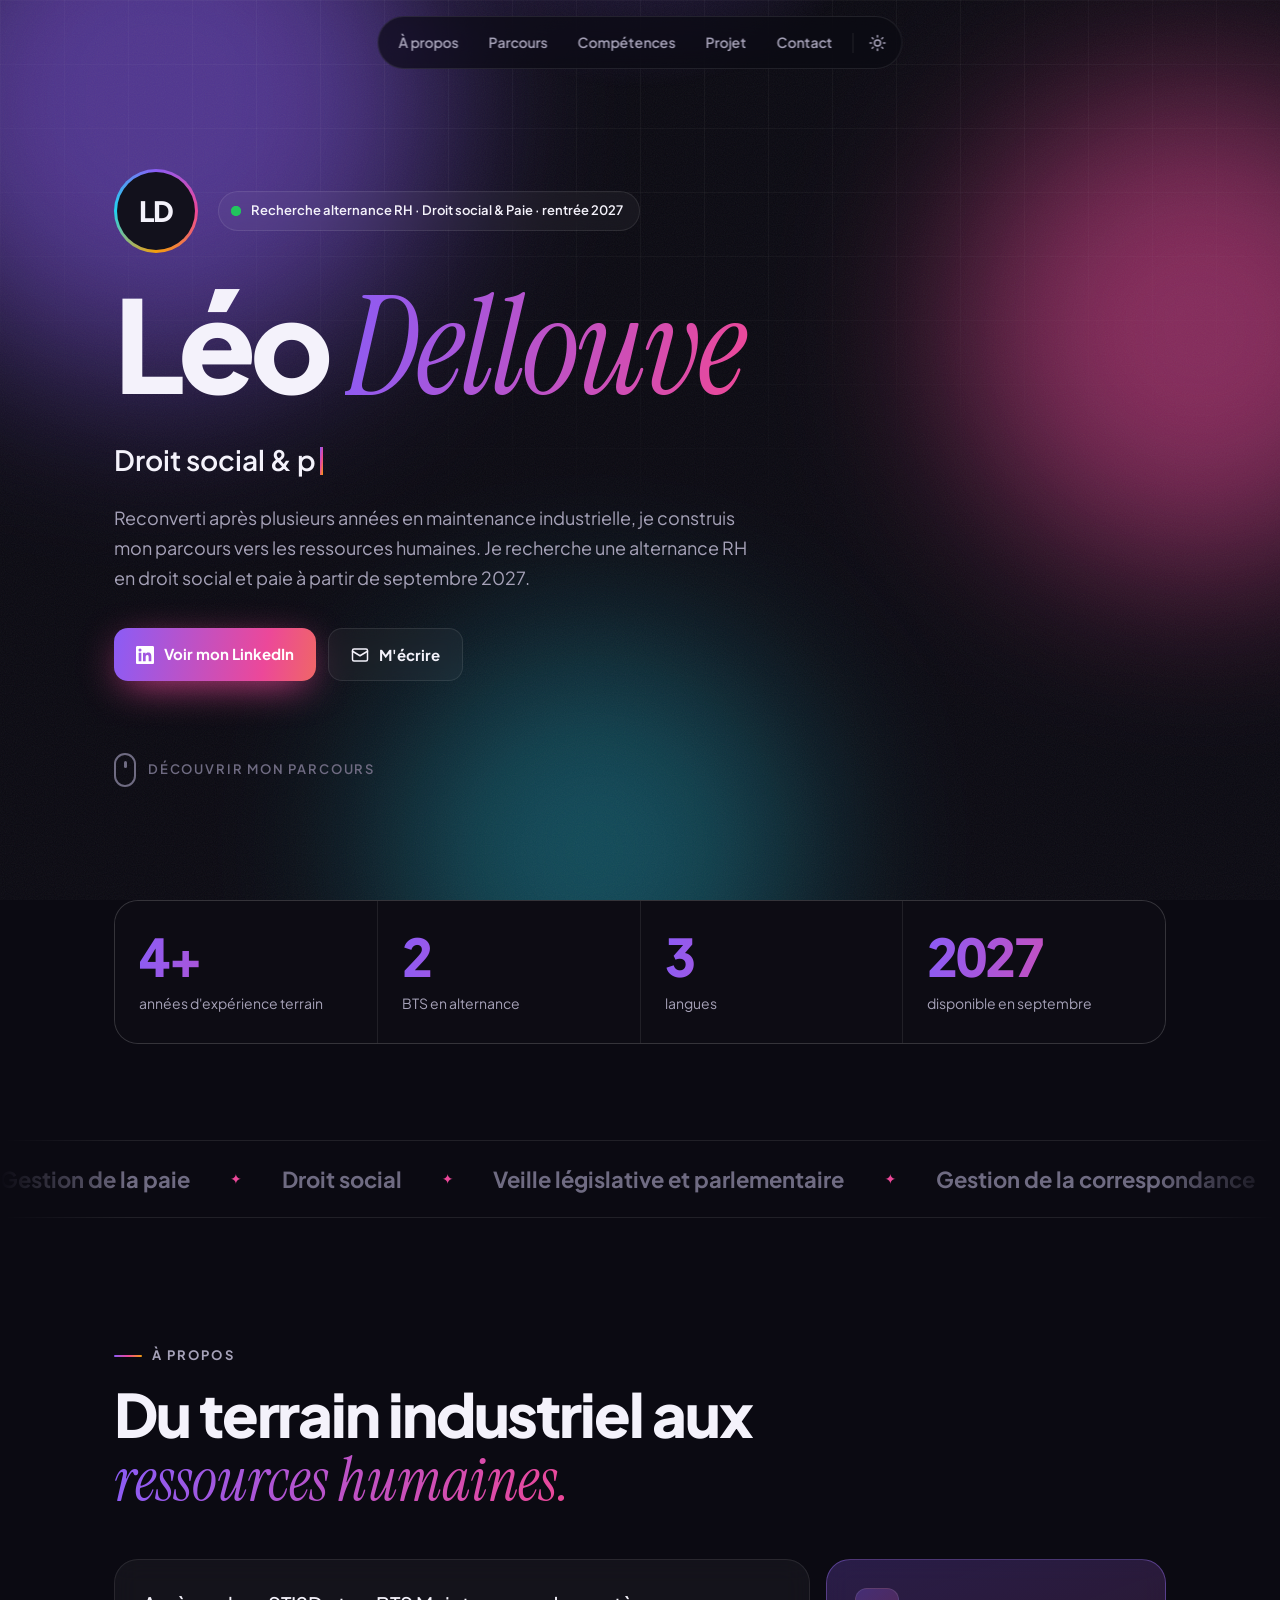
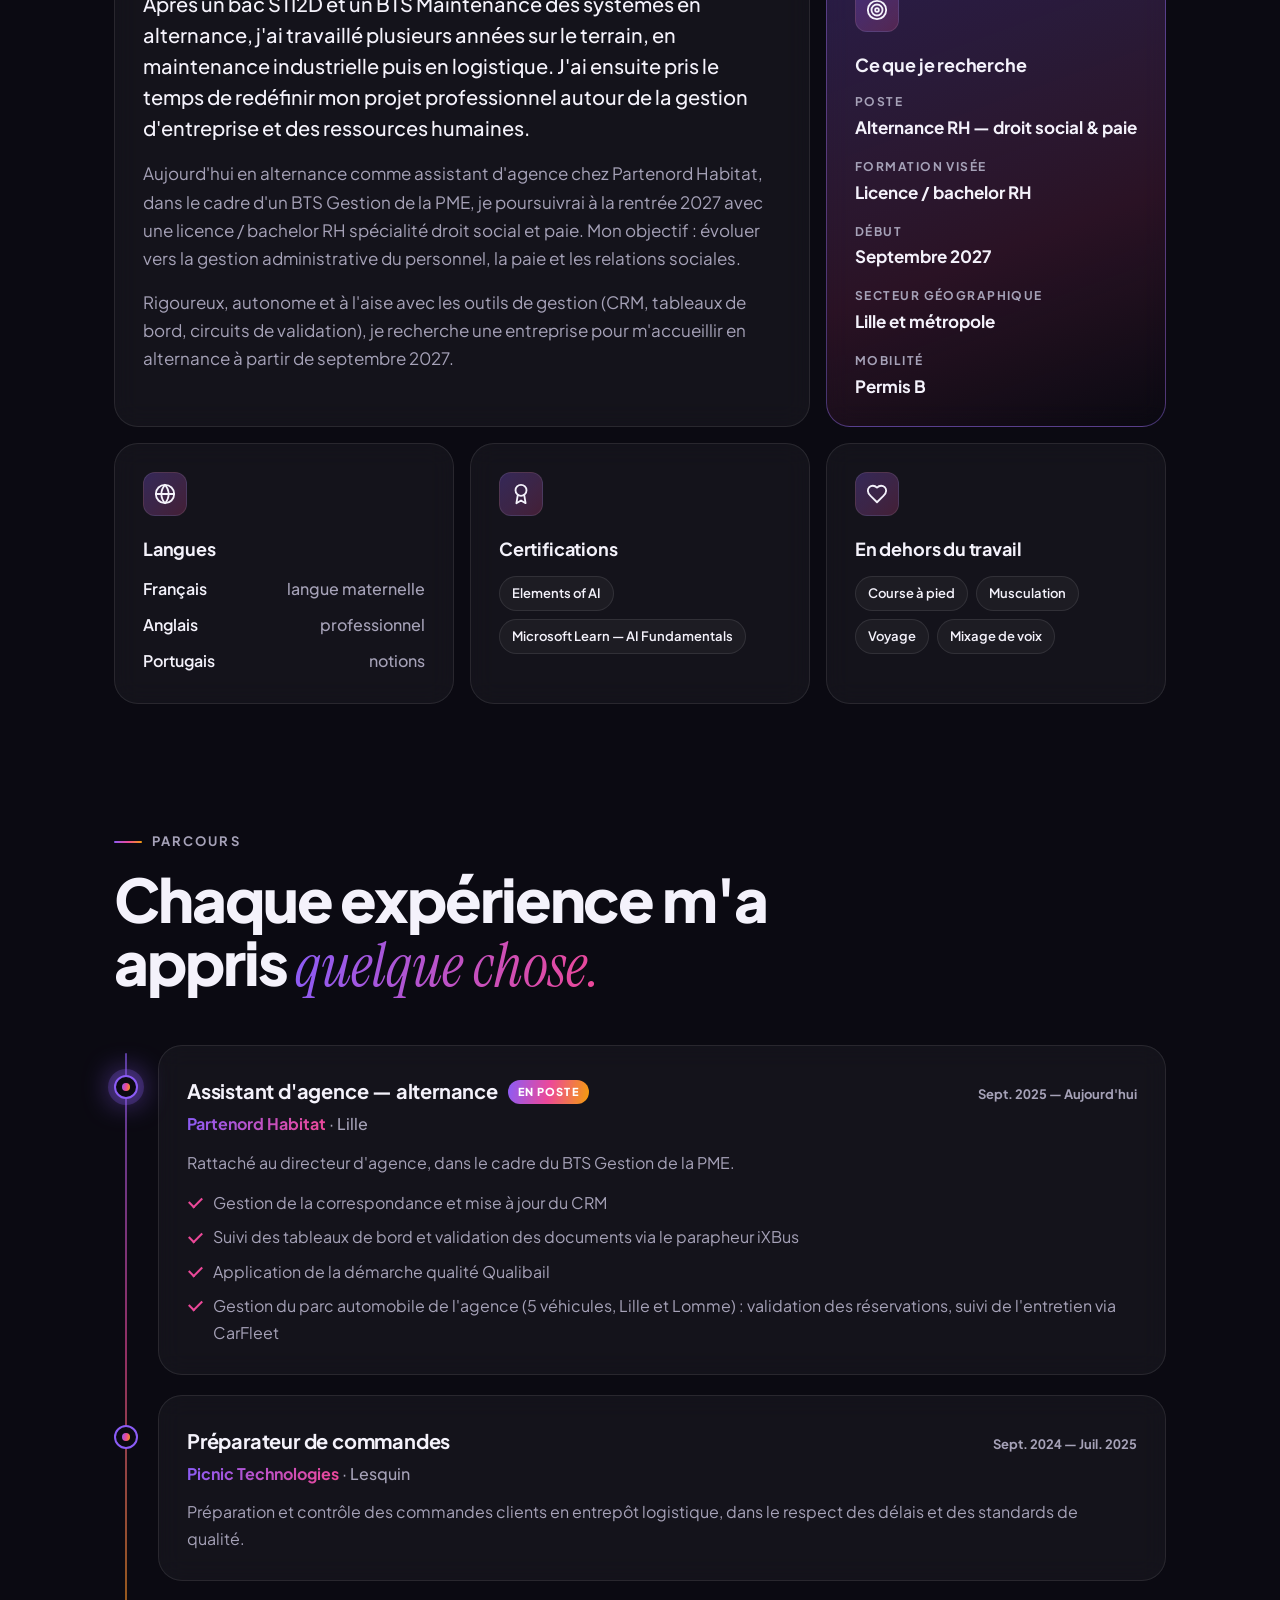
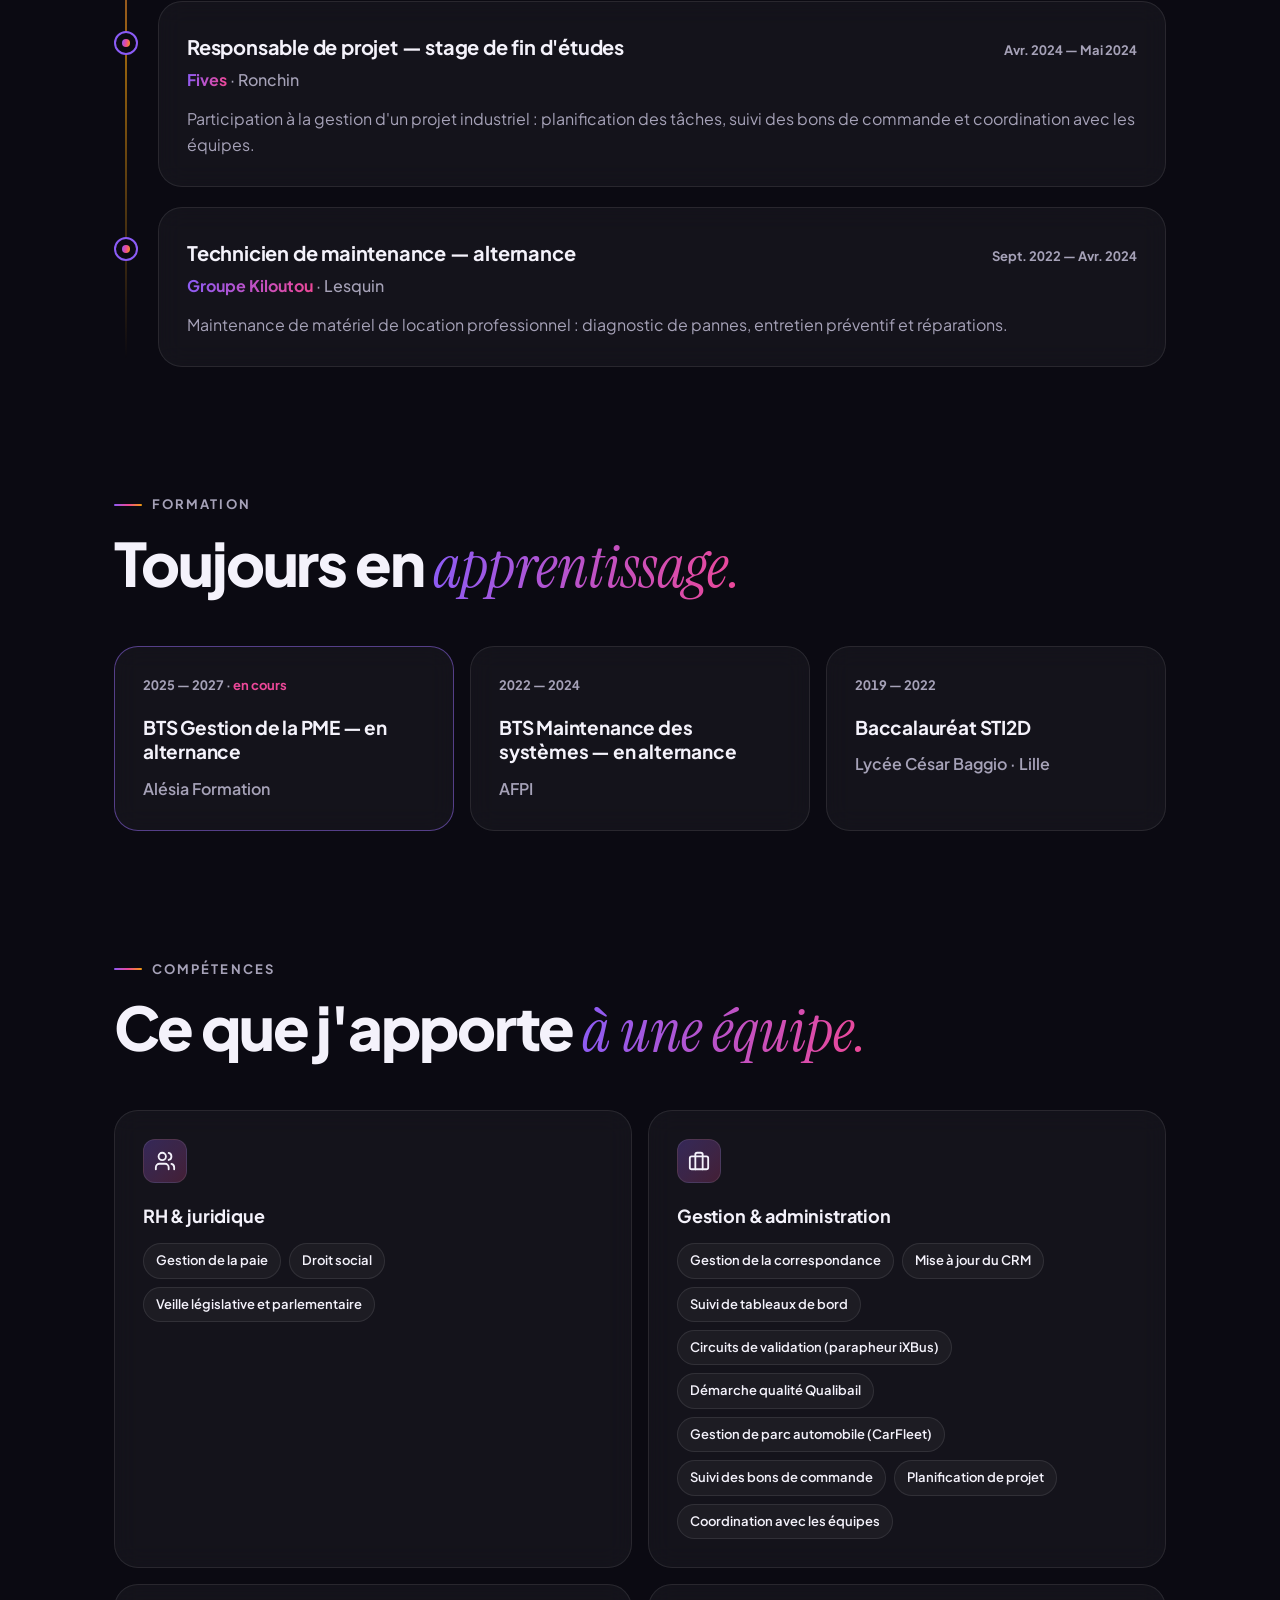
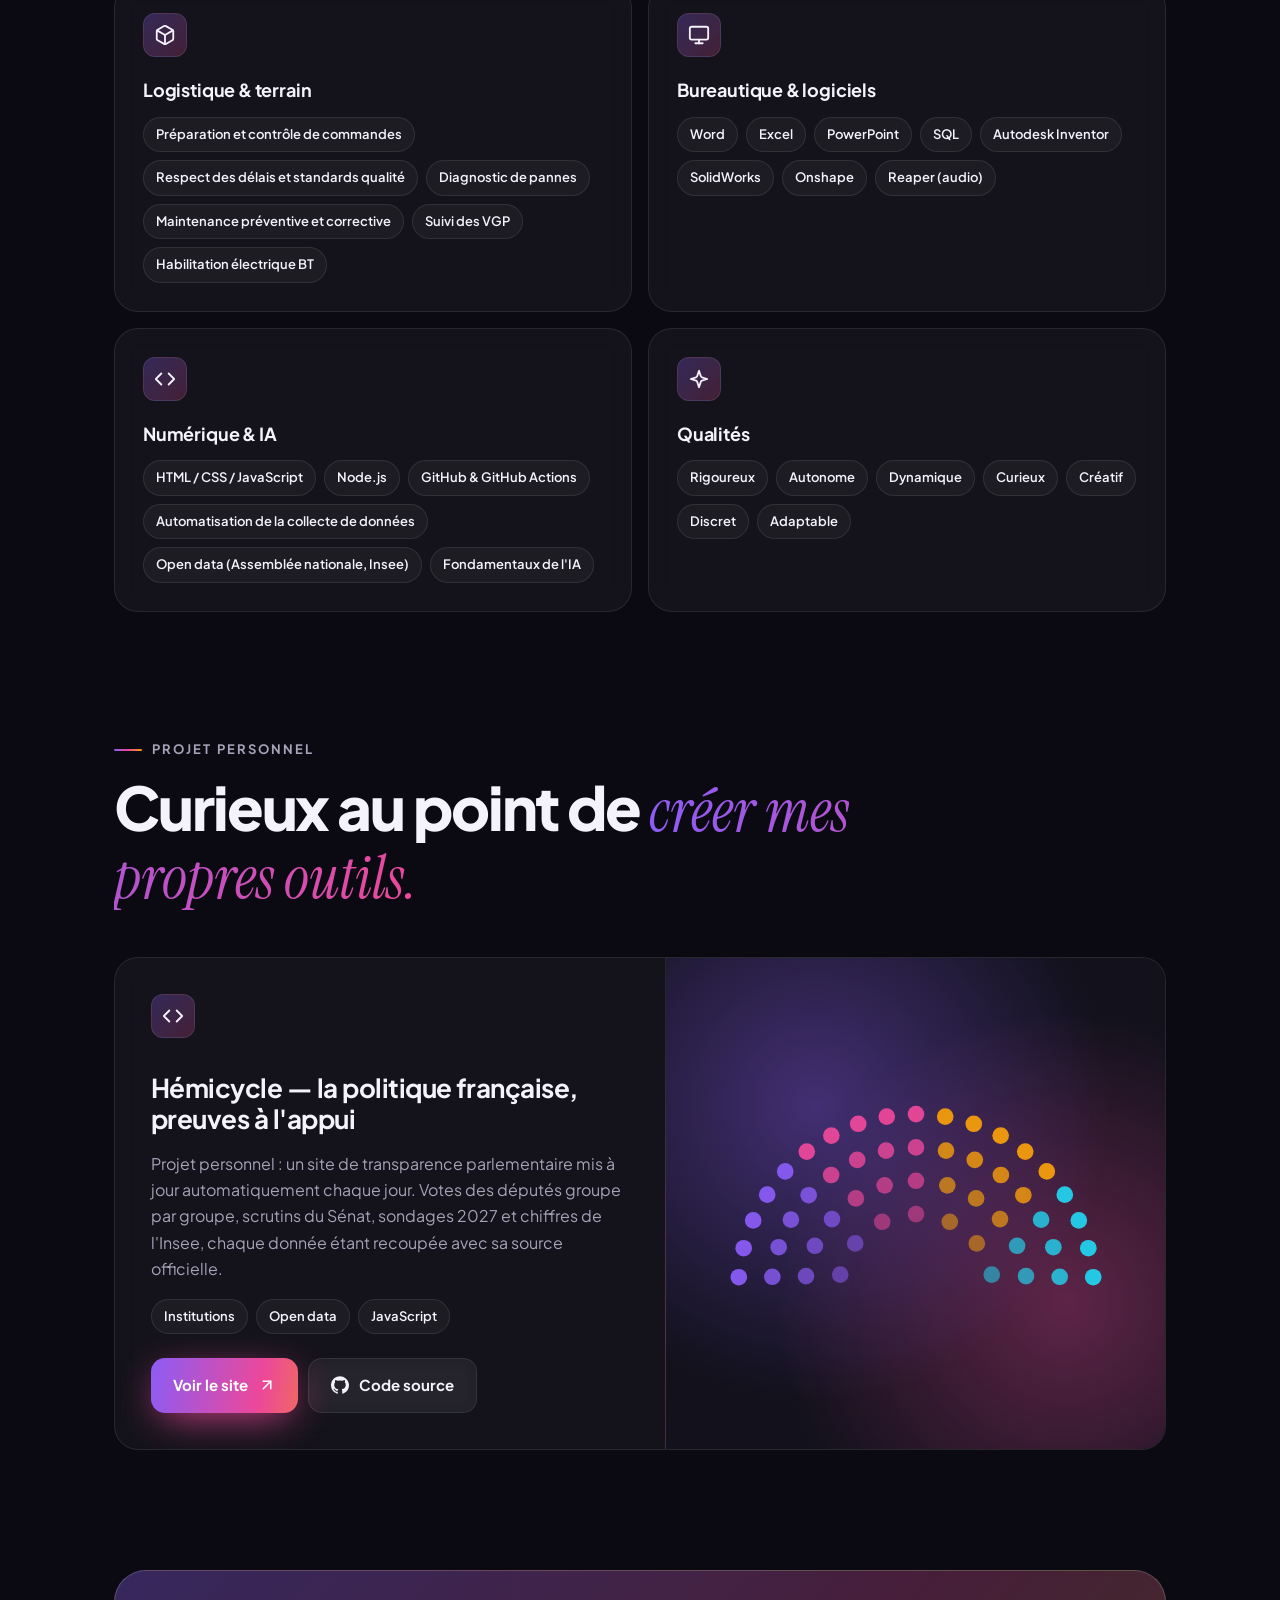
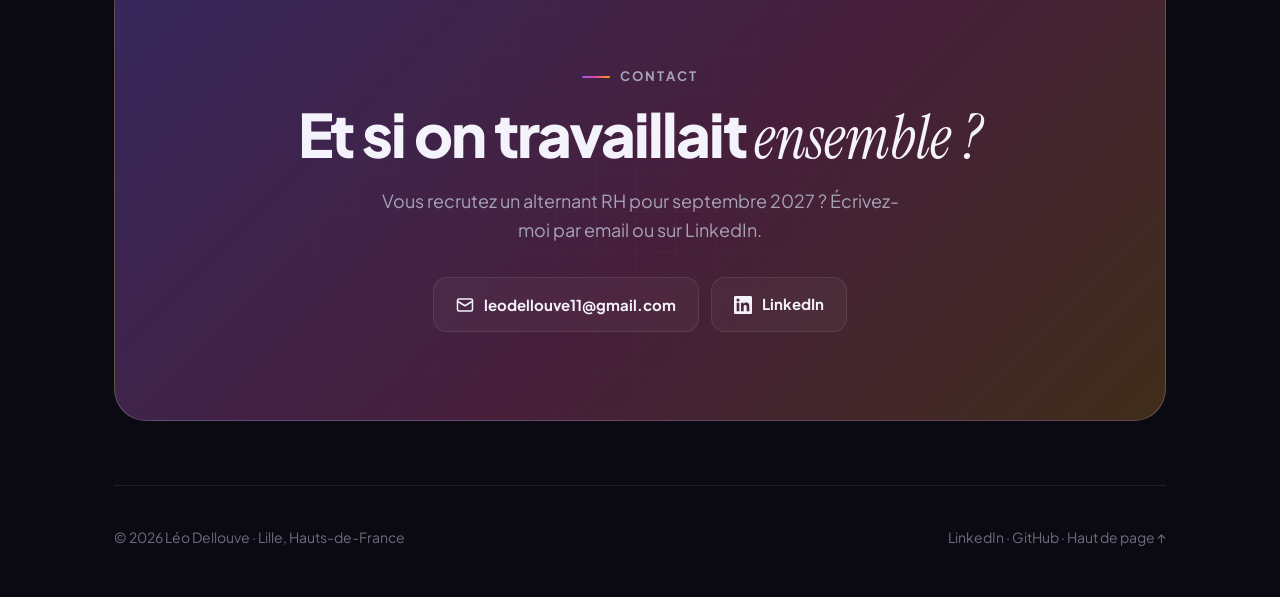
==== commit 0225cb05: "Complète les compétences (39, en 6 catégories) Regroupe le profil LinkedIn, le CV 2024 et les projet" ====
--- a/index.html
+++ b/index.html
@@ -475,6 +475,8 @@
       globe: svg('<circle cx="12" cy="12" r="10"/><path d="M2 12h20"/><path d="M12 2a15.3 15.3 0 0 1 4 10 15.3 15.3 0 0 1-4 10 15.3 15.3 0 0 1-4-10 15.3 15.3 0 0 1 4-10z"/>'),
       award: svg('<circle cx="12" cy="8" r="6"/><path d="M15.48 12.89 17 22l-5-3-5 3 1.52-9.11"/>'),
       heart: svg('<path d="M19 14c1.49-1.46 3-3.21 3-5.5A5.5 5.5 0 0 0 16.5 3c-1.76 0-3 .5-4.5 2-1.5-1.5-2.74-2-4.5-2A5.5 5.5 0 0 0 2 8.5c0 2.3 1.5 4.05 3 5.5l7 7Z"/>'),
+      box: svg('<path d="M21 8a2 2 0 0 0-1-1.73l-7-4a2 2 0 0 0-2 0l-7 4A2 2 0 0 0 3 8v8a2 2 0 0 0 1 1.73l7 4a2 2 0 0 0 2 0l7-4A2 2 0 0 0 21 16Z"/><path d="m3.3 7 8.7 5 8.7-5"/><path d="M12 22V12"/>'),
+      monitor: svg('<rect x="2" y="3" width="20" height="14" rx="2"/><path d="M8 21h8"/><path d="M12 17v4"/>'),
       target: svg('<circle cx="12" cy="12" r="10"/><circle cx="12" cy="12" r="6"/><circle cx="12" cy="12" r="2"/>'),
       sun: svg('<circle cx="12" cy="12" r="4"/><path d="M12 2v2M12 20v2M4.9 4.9l1.4 1.4M17.7 17.7l1.4 1.4M2 12h2M20 12h2M4.9 19.1l1.4-1.4M17.7 6.3l1.4-1.4"/>'),
       moon: svg('<path d="M21 12.8A9 9 0 1 1 11.2 3a7 7 0 0 0 9.8 9.8z"/>'),
@@ -601,7 +603,7 @@
           <div class="skills">
             ${d.competences.map((g, i) => `
               <div class="card reveal" style="--d:${(i % 2) * .08}s">
-                <div class="card-icon">${skillIcons[i % skillIcons.length]}</div>
+                <div class="card-icon">${icons[g.icone] || skillIcons[i % skillIcons.length]}</div>
                 <h3>${esc(g.groupe)}</h3>
                 <div class="chips">${list(g.items).map(x => `<span class="chip">${esc(x)}</span>`).join("")}</div>
               </div>`).join("")}
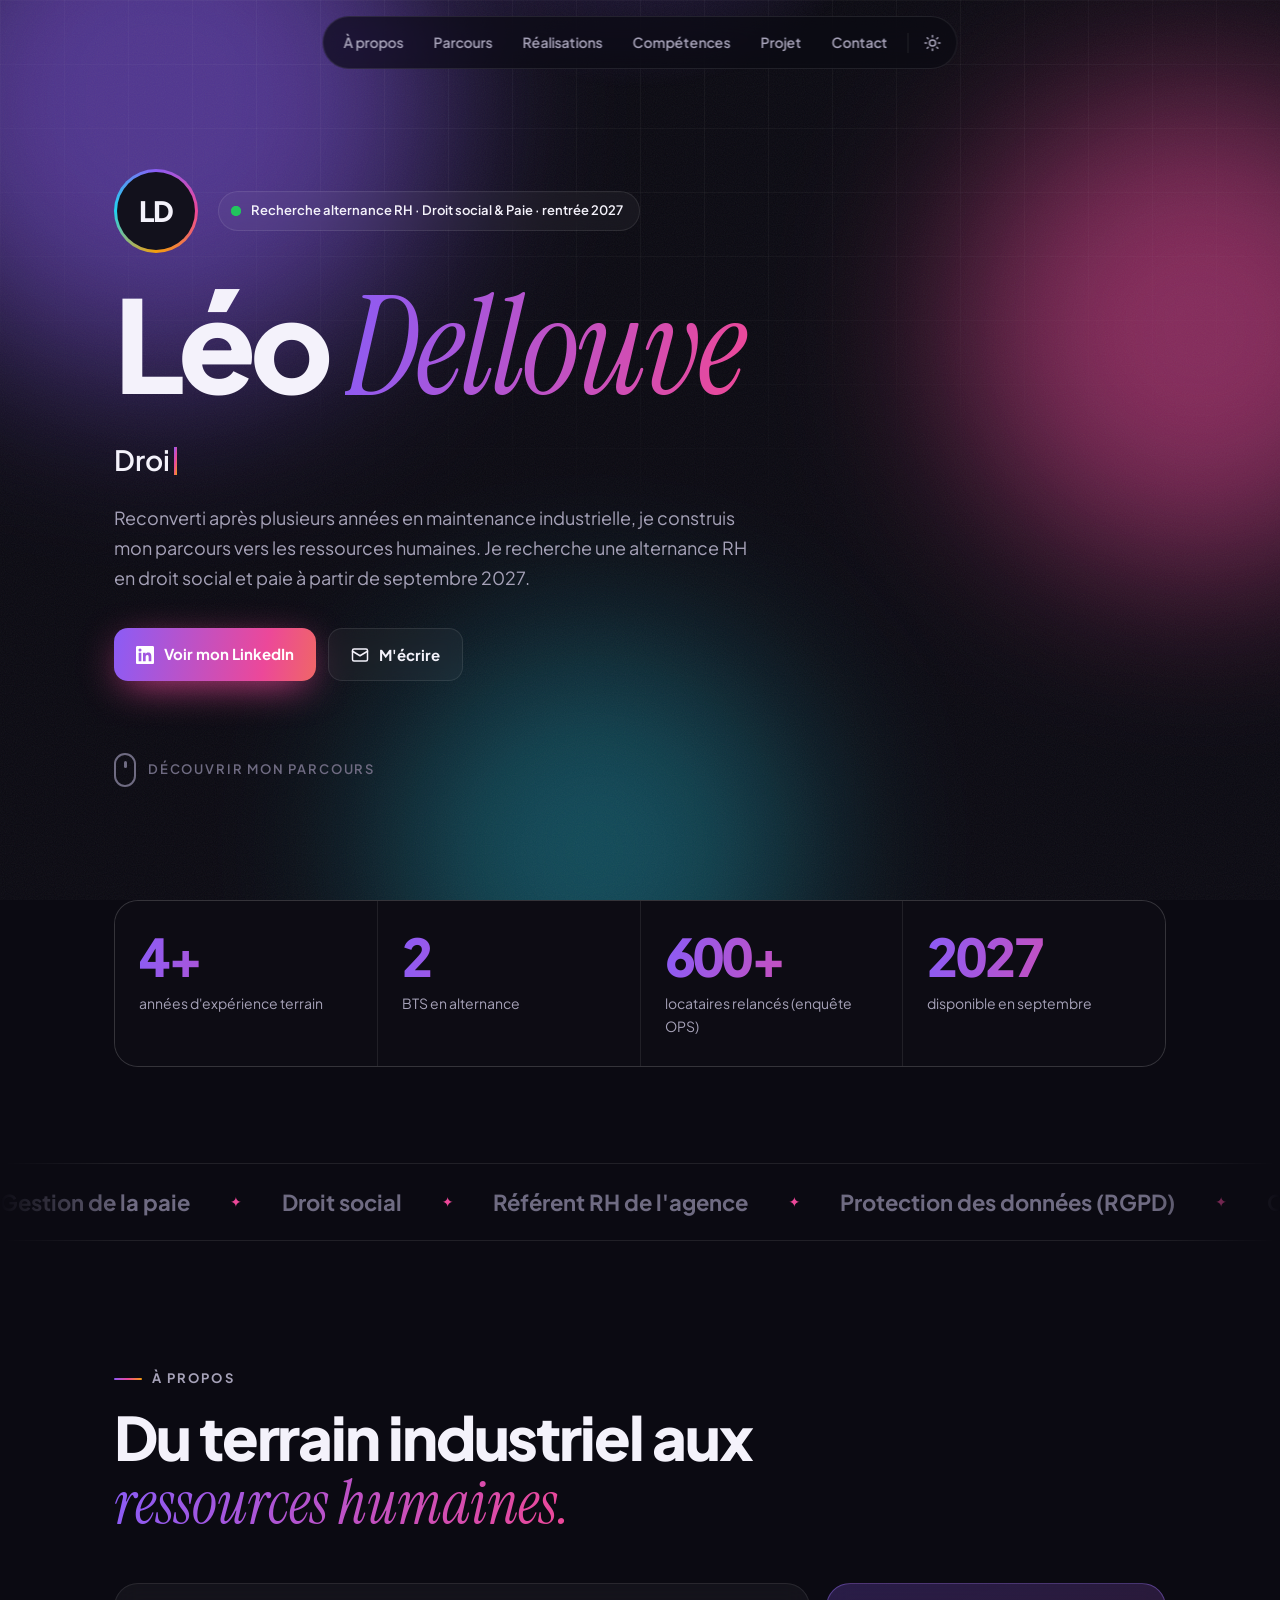
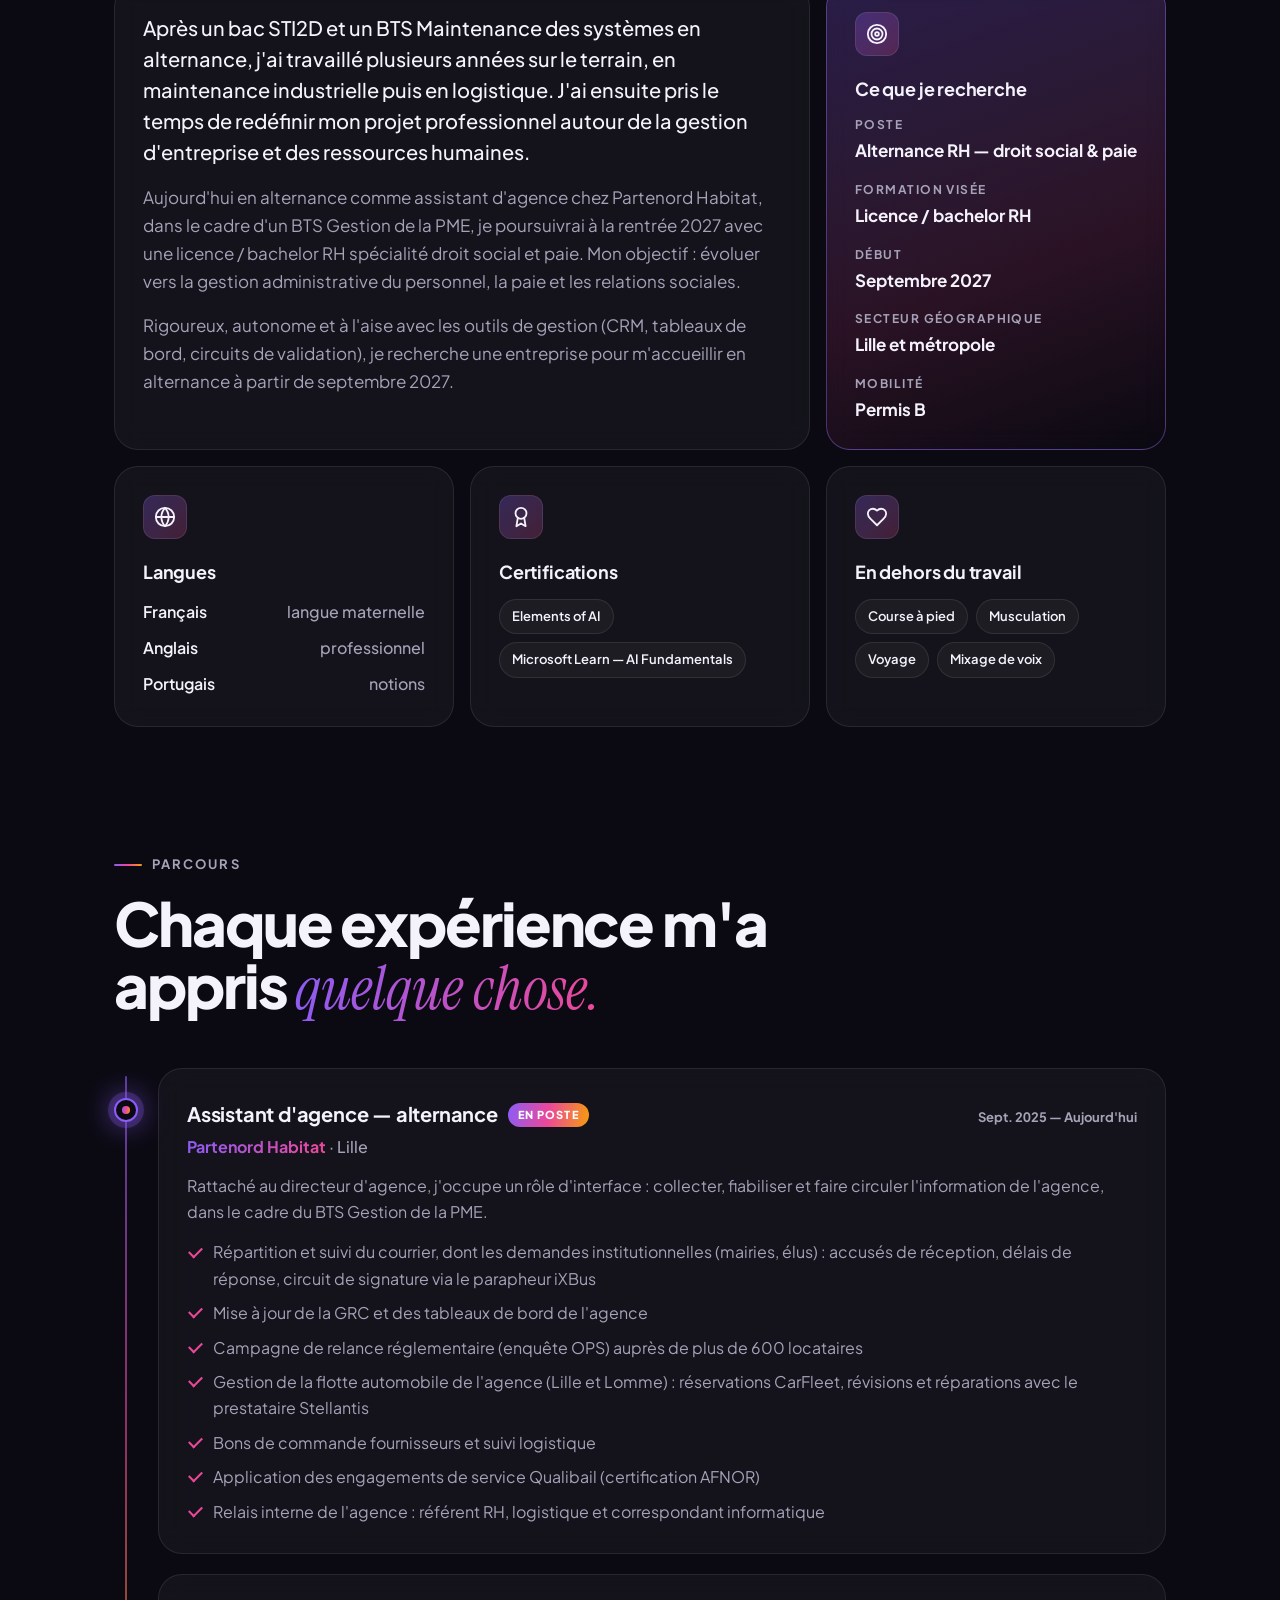
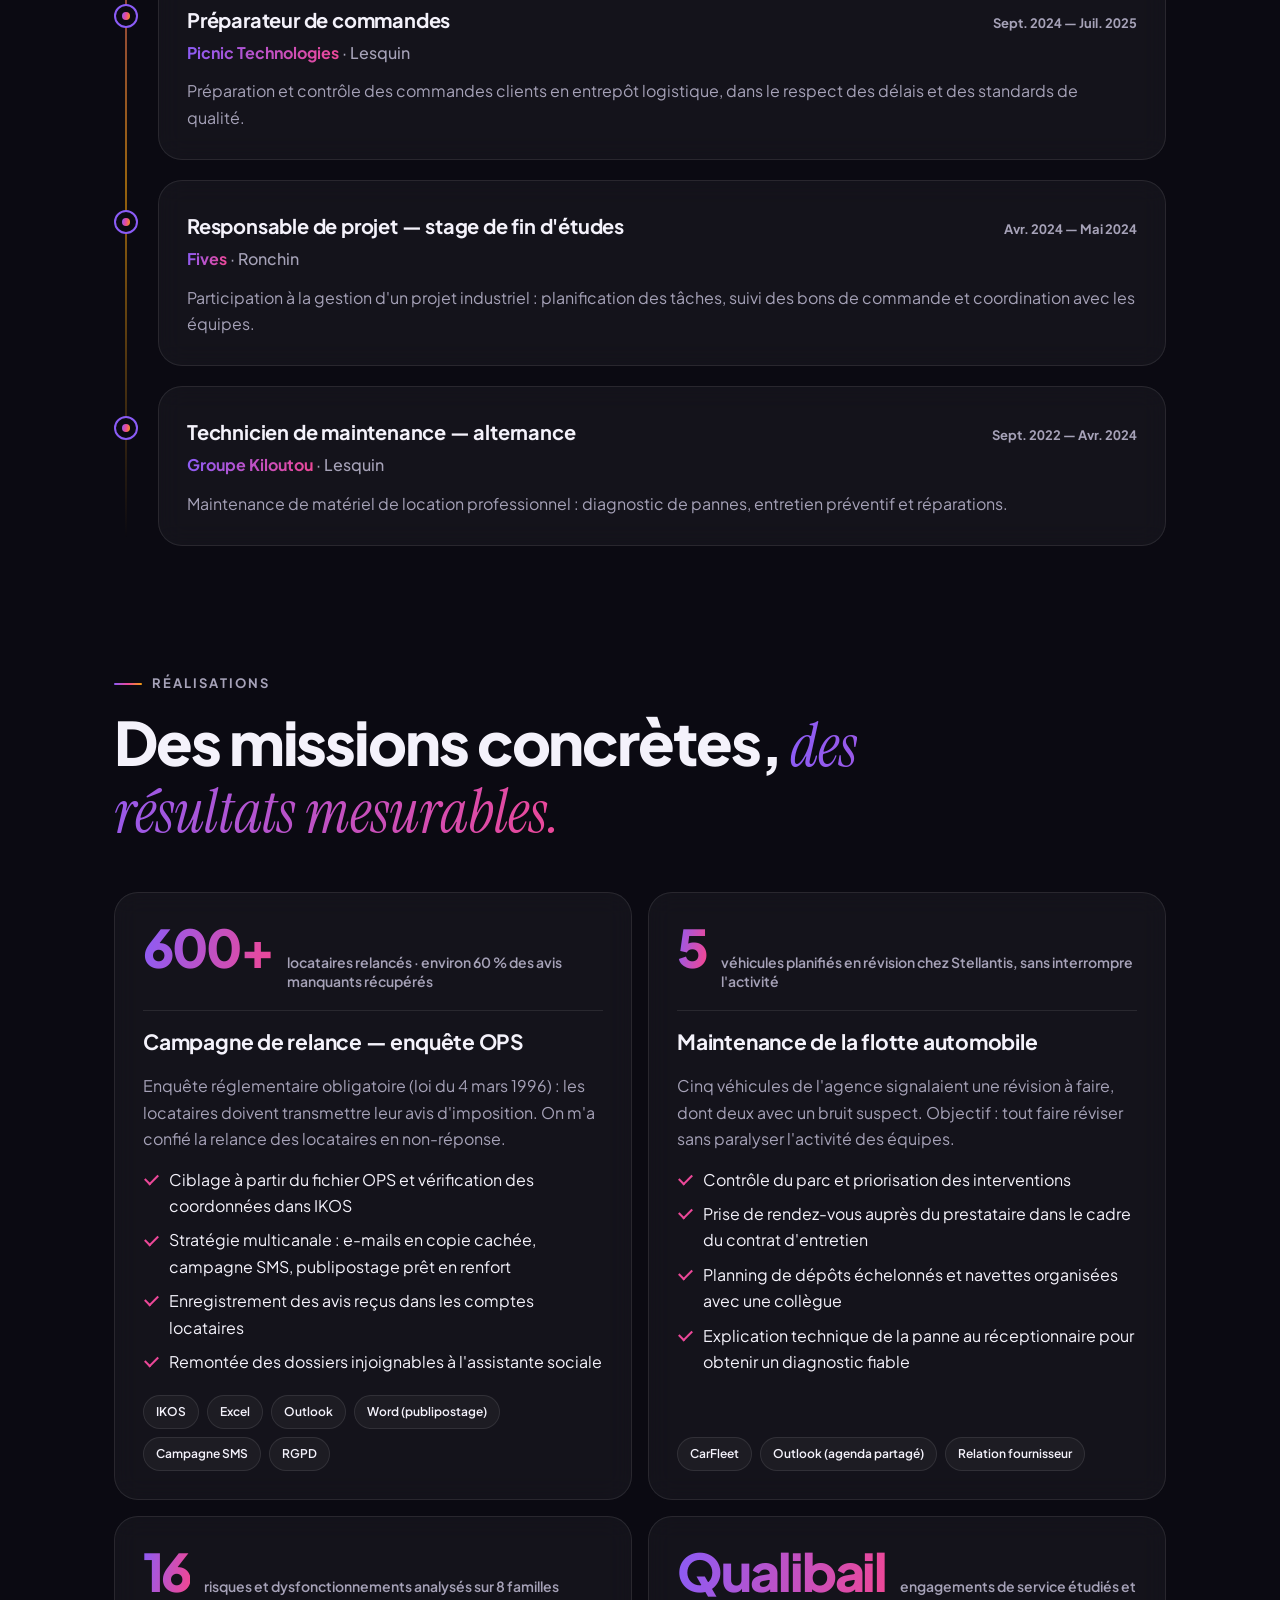
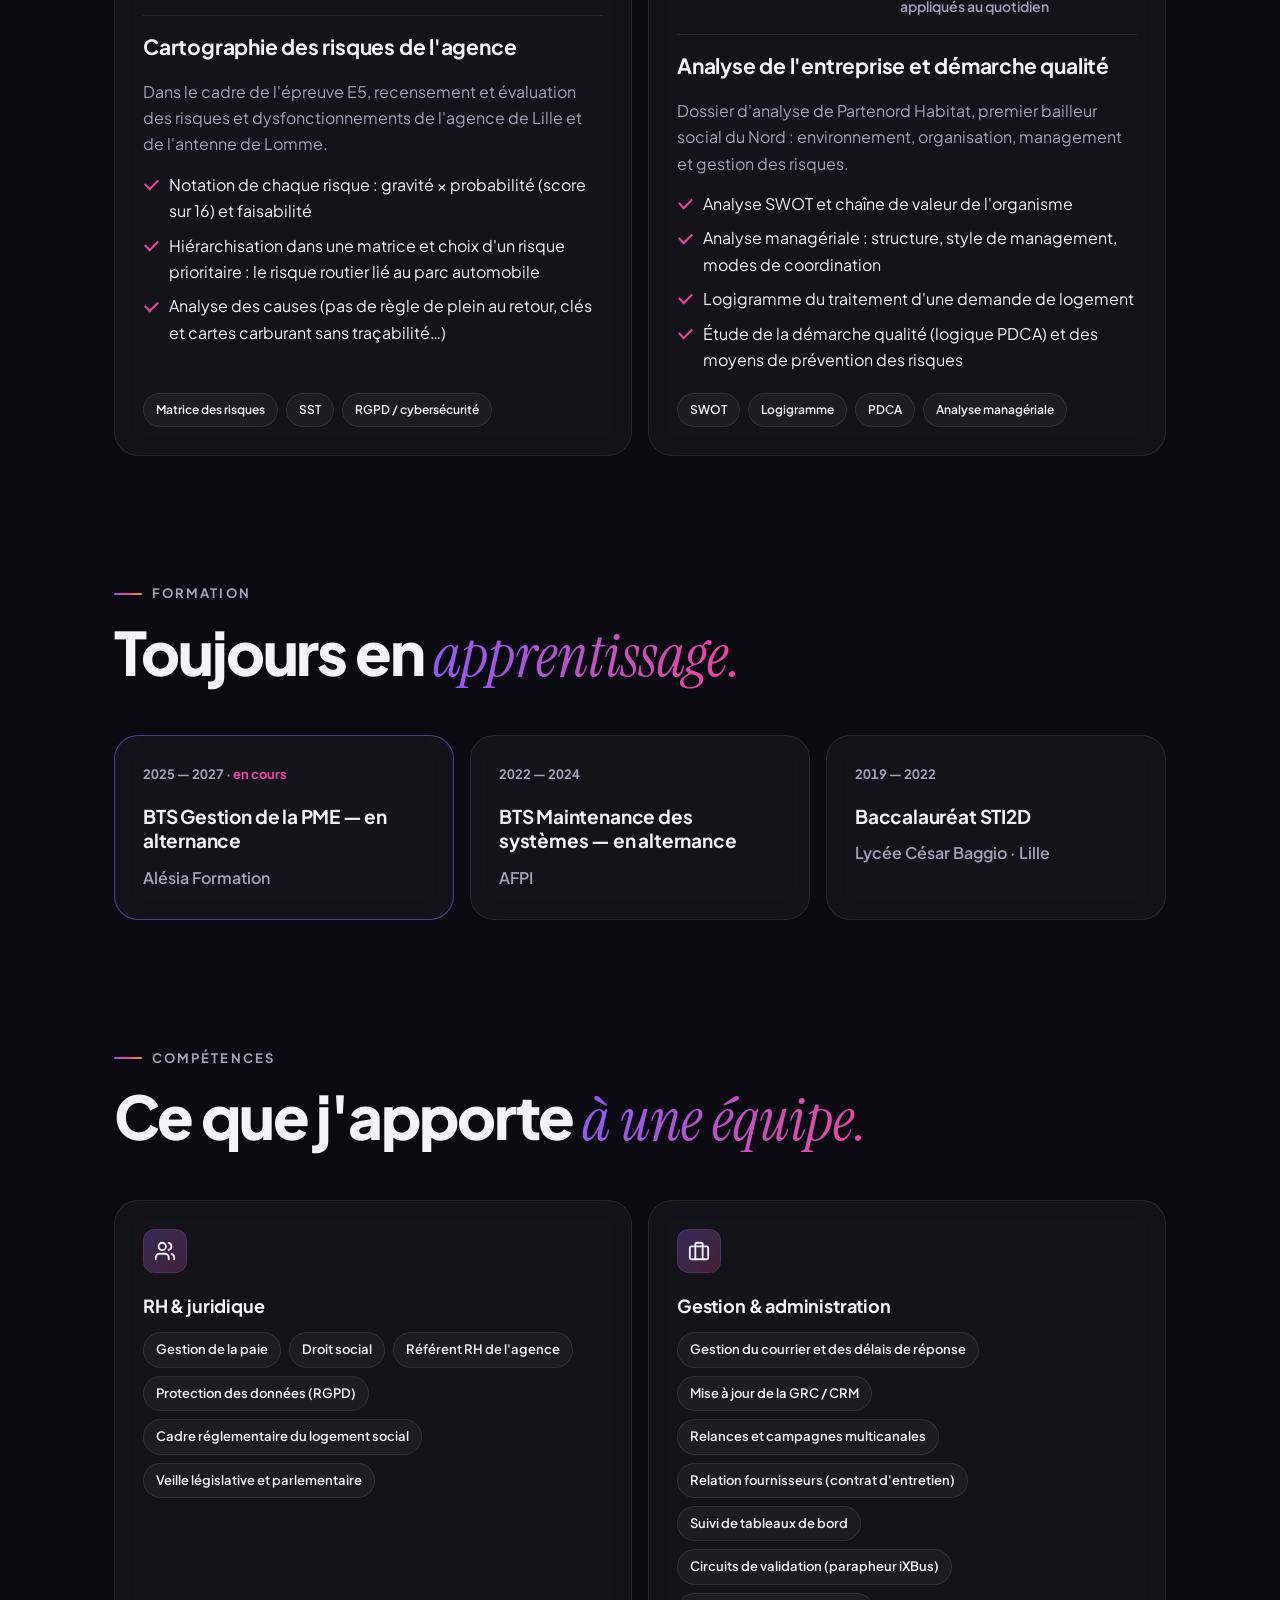
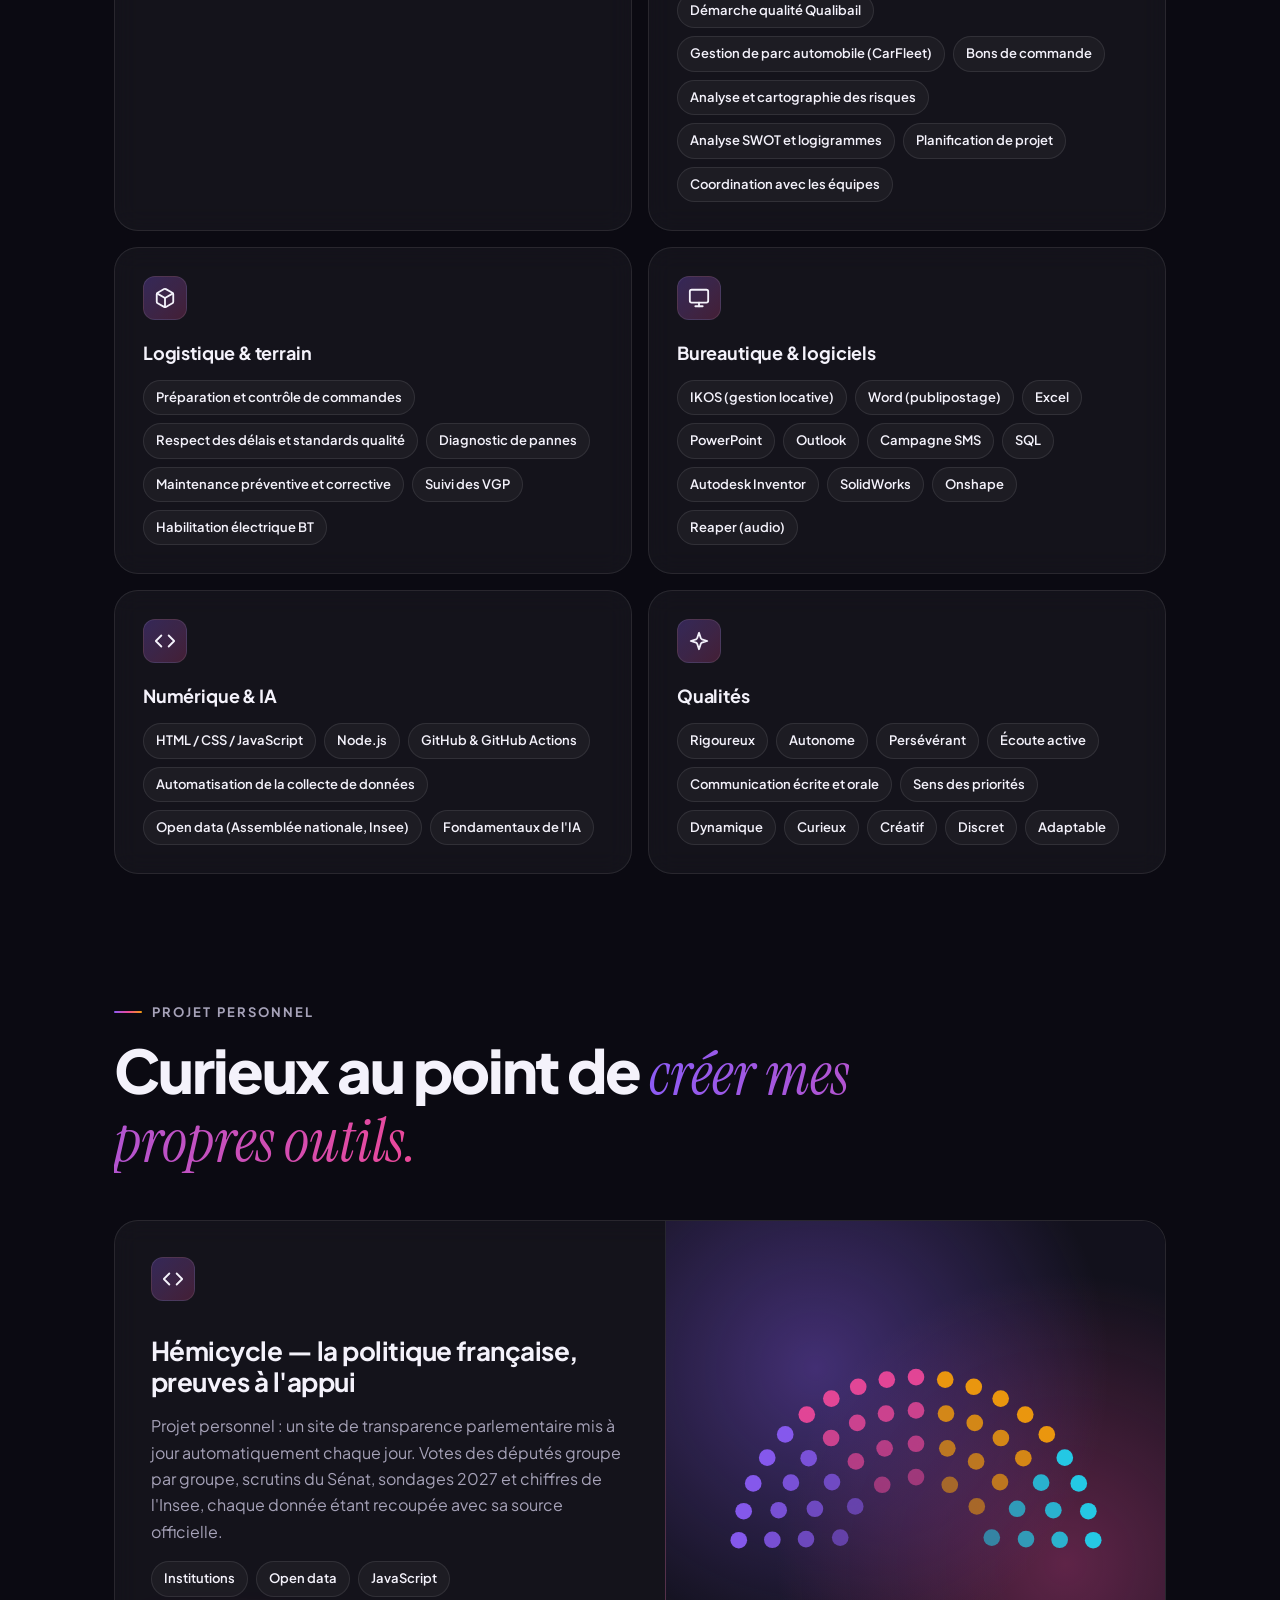
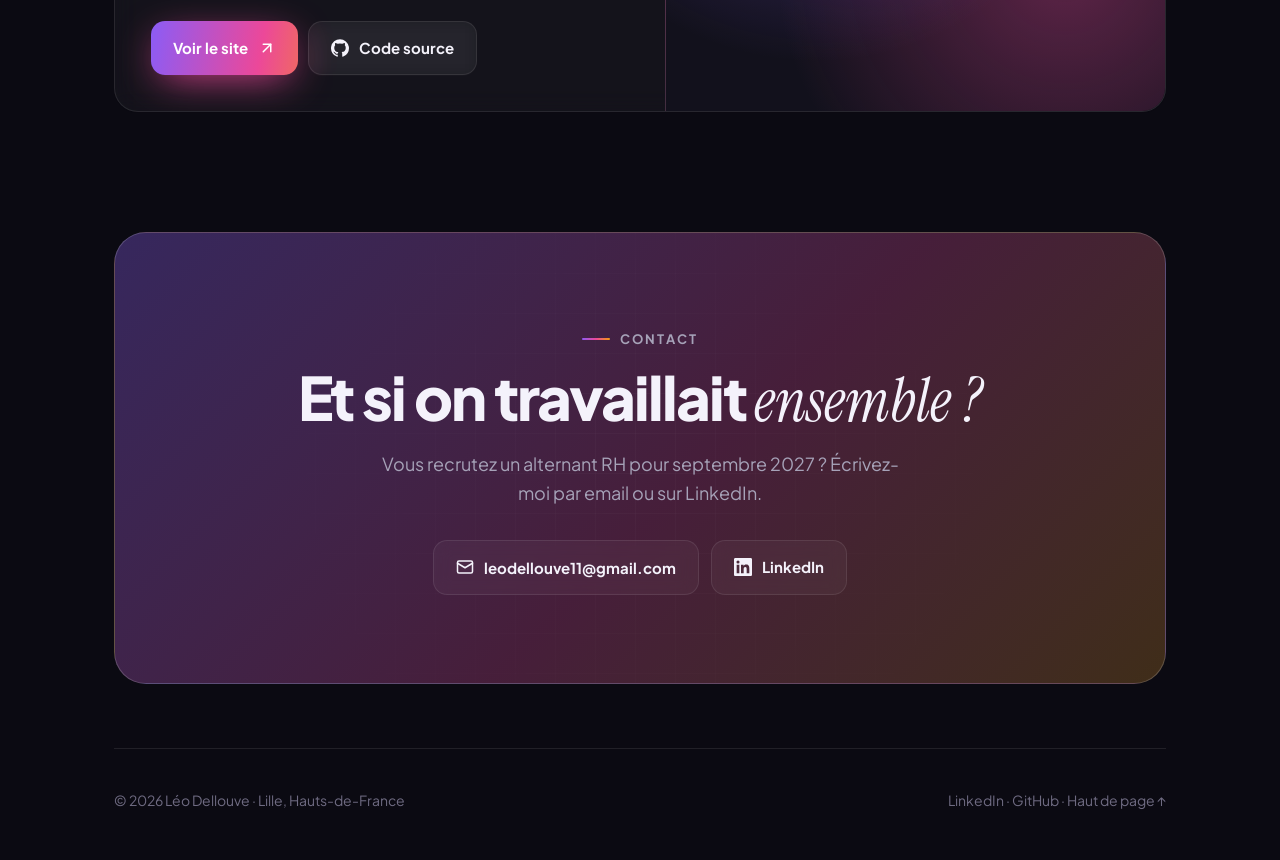
==== commit 5b90f88b: "Ajoute les réalisations chez Partenord Habitat Section « Réalisations » (campagne OPS, flotte automo" ====
--- a/index.html
+++ b/index.html
@@ -309,6 +309,23 @@
       padding: 3px 10px; border-radius: 999px; color: #fff; background: var(--grad); margin-left: 10px; vertical-align: 3px;
     }
 
+    /* Réalisations */
+    .real { display: grid; grid-template-columns: repeat(2, 1fr); gap: 16px; }
+    .real .card { display: flex; flex-direction: column; gap: 14px; }
+    .real .kpi { display: flex; align-items: baseline; gap: 14px; padding-bottom: 18px; border-bottom: 1px solid var(--border); }
+    .real .kpi-val { font-size: clamp(36px, 4.5vw, 52px); font-weight: 800; letter-spacing: -.04em; line-height: 1; white-space: nowrap; }
+    .real .kpi-lbl { color: var(--muted); font-size: 14px; font-weight: 600; line-height: 1.4; }
+    .real h3 { font-size: 21px; margin: 0; }
+    .real .ctx { color: var(--muted); margin: 0; }
+    .real ul { margin: 0; padding: 0; list-style: none; display: grid; gap: 8px; }
+    .real li { position: relative; padding-left: 26px; }
+    .real li::before {
+      content: ""; position: absolute; left: 2px; top: .45em; width: 11px; height: 6px;
+      border-left: 2px solid var(--a2); border-bottom: 2px solid var(--a2); transform: rotate(-45deg);
+    }
+    .real .chips { margin-top: auto; padding-top: 6px; }
+    .real .chip { font-size: 12px; }
+
     /* Formation */
     .edu { display: grid; grid-template-columns: repeat(3, 1fr); gap: 16px; }
     .edu .year { font-size: 13px; font-weight: 700; color: var(--muted); margin-bottom: 18px; font-variant-numeric: tabular-nums; }
@@ -389,6 +406,7 @@
       .bento .small { grid-column: span 3; }
       .bento .small:last-child:nth-child(odd) { grid-column: span 6; }
       .edu { grid-template-columns: 1fr; }
+      .real { grid-template-columns: 1fr; }
       .project { grid-template-columns: 1fr; }
       .p-visual { min-height: 220px; border-left: 0; border-bottom: 1px solid var(--border); order: -1; }
       .stats { grid-template-columns: repeat(2, 1fr); }
@@ -437,6 +455,7 @@
   <nav aria-label="Navigation principale">
     <a href="#apropos" class="hide-sm">À propos</a>
     <a href="#parcours">Parcours</a>
+    <a href="#realisations" class="hide-sm">Réalisations</a>
     <a href="#competences">Compétences</a>
     <a href="#projets" class="hide-sm">Projet</a>
     <a href="#contact">Contact</a>
@@ -570,6 +589,25 @@
                 </div>
               </div>`;
             }).join("")}
+          </div>
+        </section>`);
+    }
+
+    // Réalisations
+    if (list(d.realisations).length) {
+      sections.push(`
+        <section id="realisations">
+          <div class="kicker reveal">Réalisations</div>
+          <h2 class="reveal">Des missions concrètes, <span class="serif grad-text">des résultats mesurables.</span></h2>
+          <div class="real">
+            ${d.realisations.map((r, i) => `
+              <article class="card reveal" style="--d:${(i % 2) * .08}s">
+                ${r.kpi ? `<div class="kpi"><span class="kpi-val grad-text">${esc(r.kpi.valeur)}</span><span class="kpi-lbl">${esc(r.kpi.libelle)}</span></div>` : ""}
+                <h3>${esc(r.titre)}</h3>
+                ${r.contexte ? `<p class="ctx">${esc(r.contexte)}</p>` : ""}
+                ${list(r.actions).length ? `<ul>${r.actions.map(a => `<li>${esc(a)}</li>`).join("")}</ul>` : ""}
+                ${list(r.outils).length ? `<div class="chips">${r.outils.map(o => `<span class="chip">${esc(o)}</span>`).join("")}</div>` : ""}
+              </article>`).join("")}
           </div>
         </section>`);
     }
@@ -734,7 +772,7 @@
       bar.style.transform = `scaleX(${h.scrollTop / Math.max(1, h.scrollHeight - h.clientHeight)})`;
       let current = "";
       secs.forEach(s => { if (s.getBoundingClientRect().top < innerHeight * .4) current = s.id; });
-      if (current === "formation") current = "parcours";
+      if (current === "formation") current = "realisations";
       navLinks.forEach(a => a.classList.toggle("active", a.getAttribute("href") === "#" + current));
     };
     addEventListener("scroll", onScroll, { passive: true });
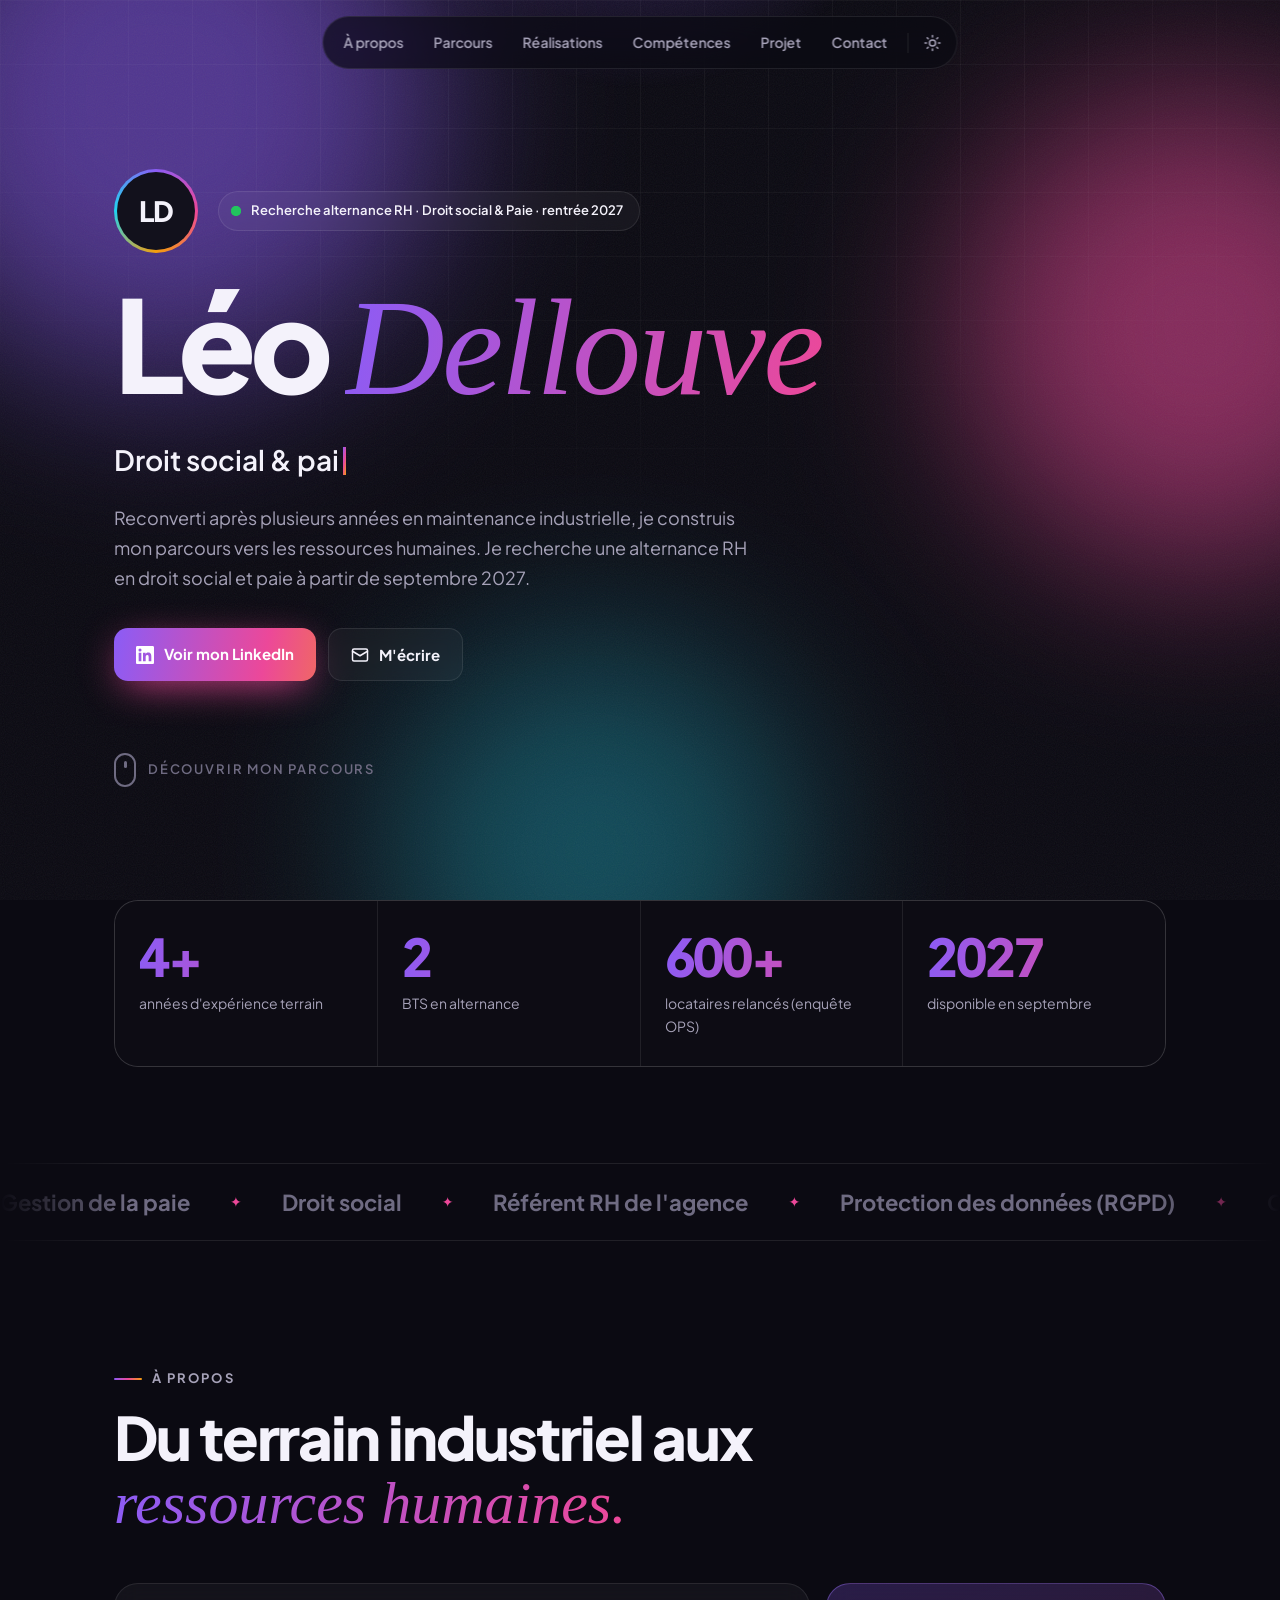
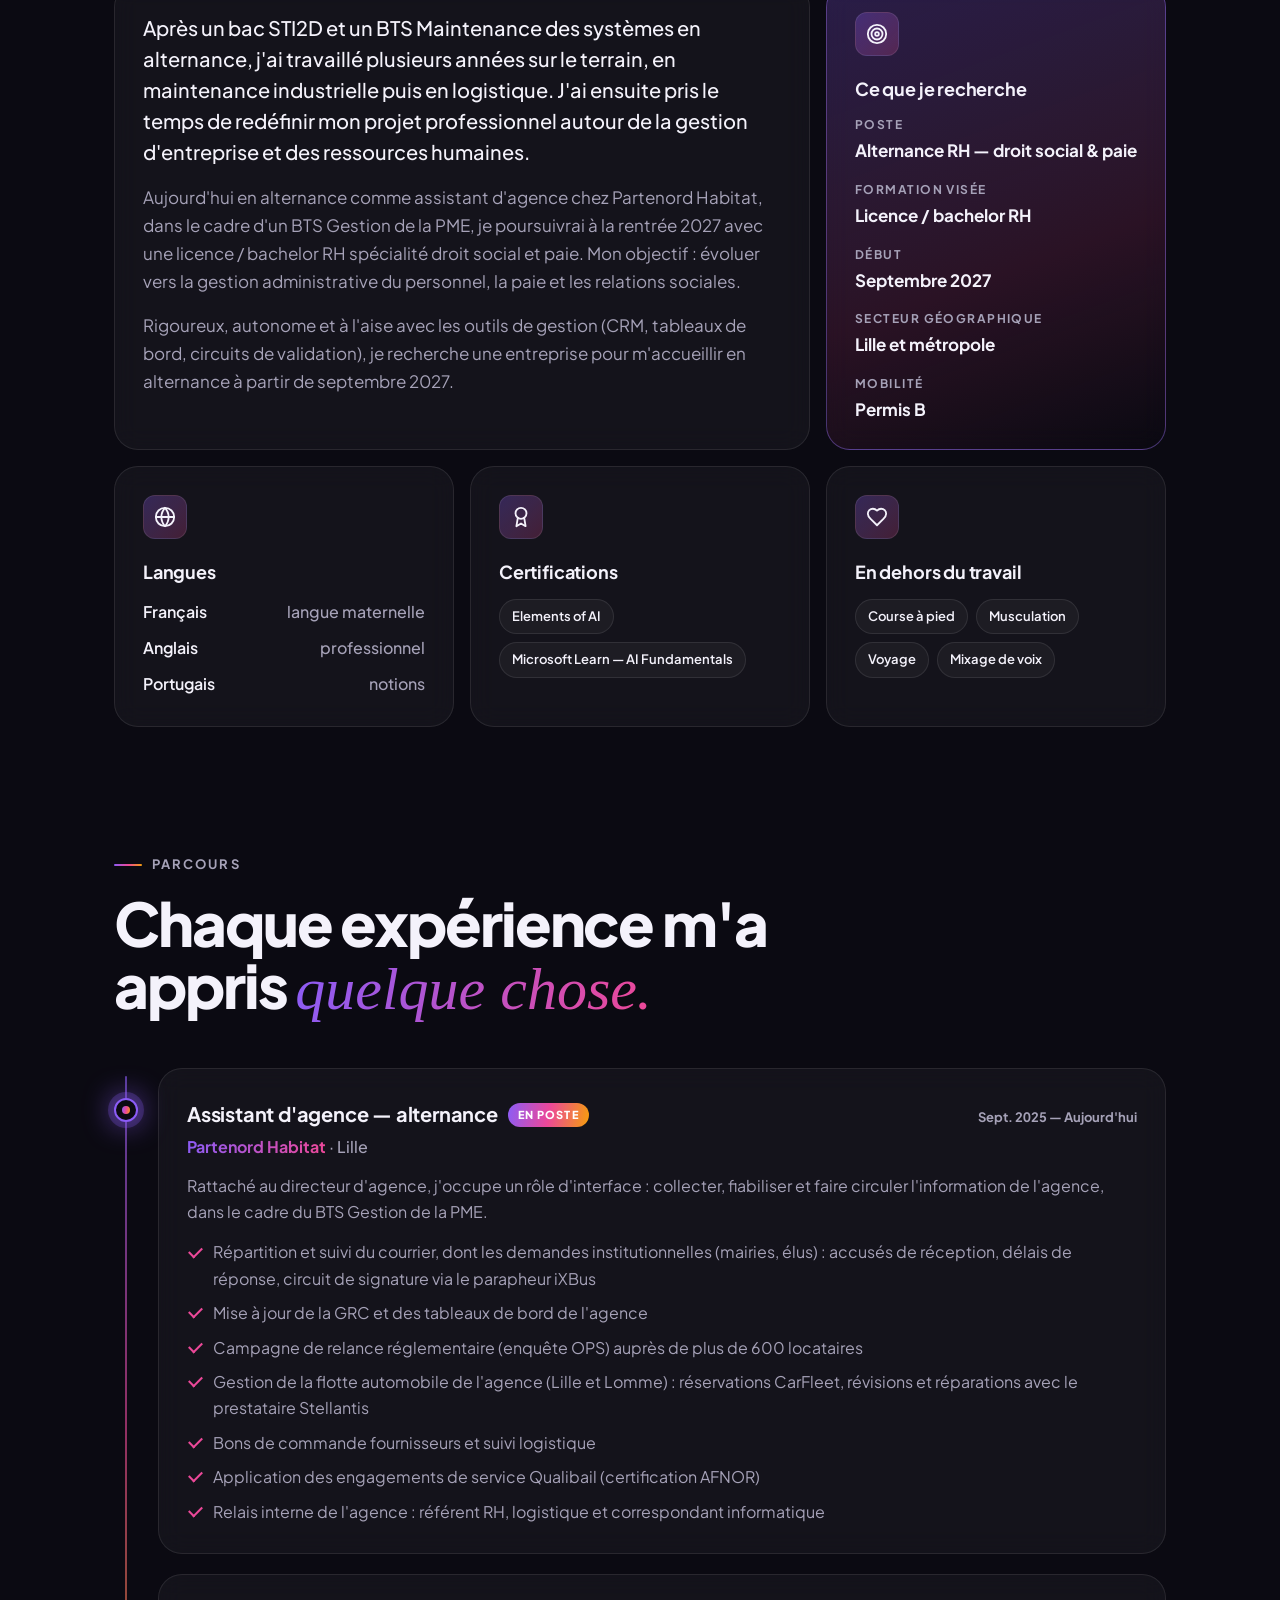
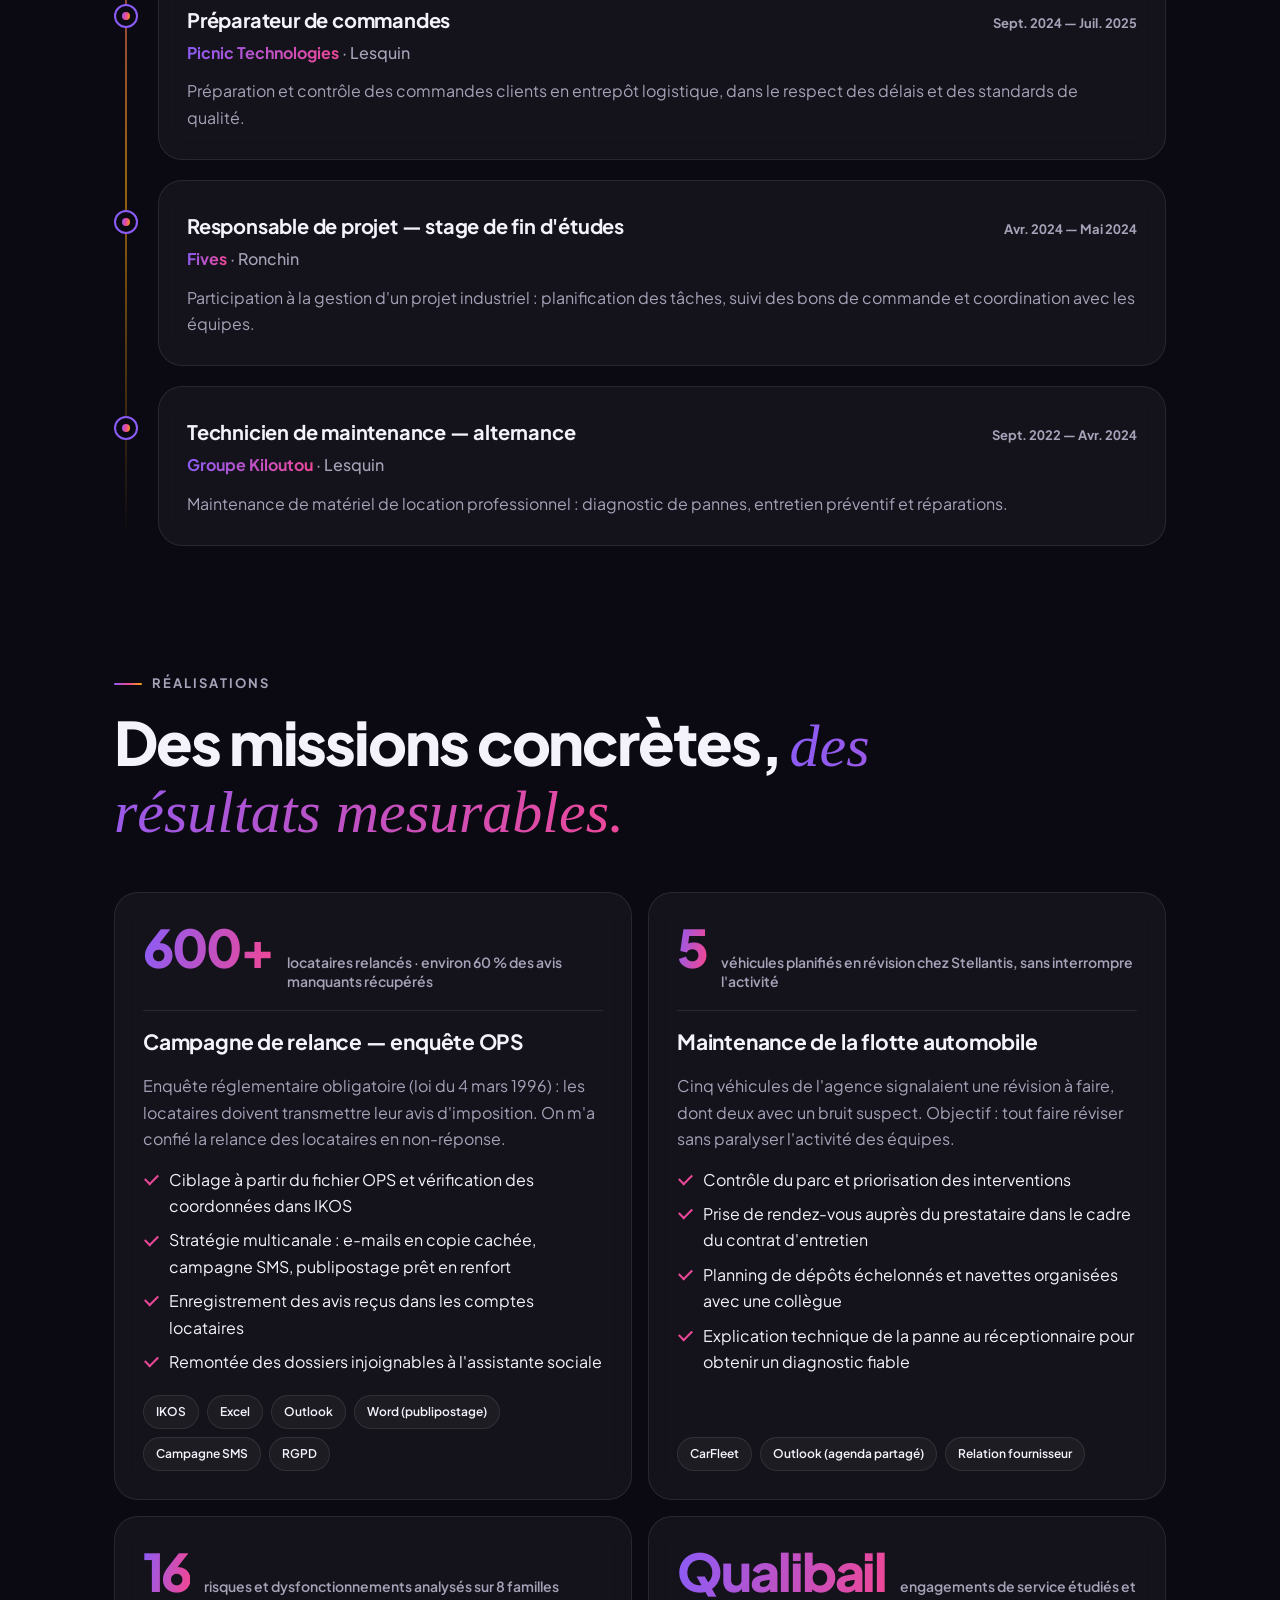
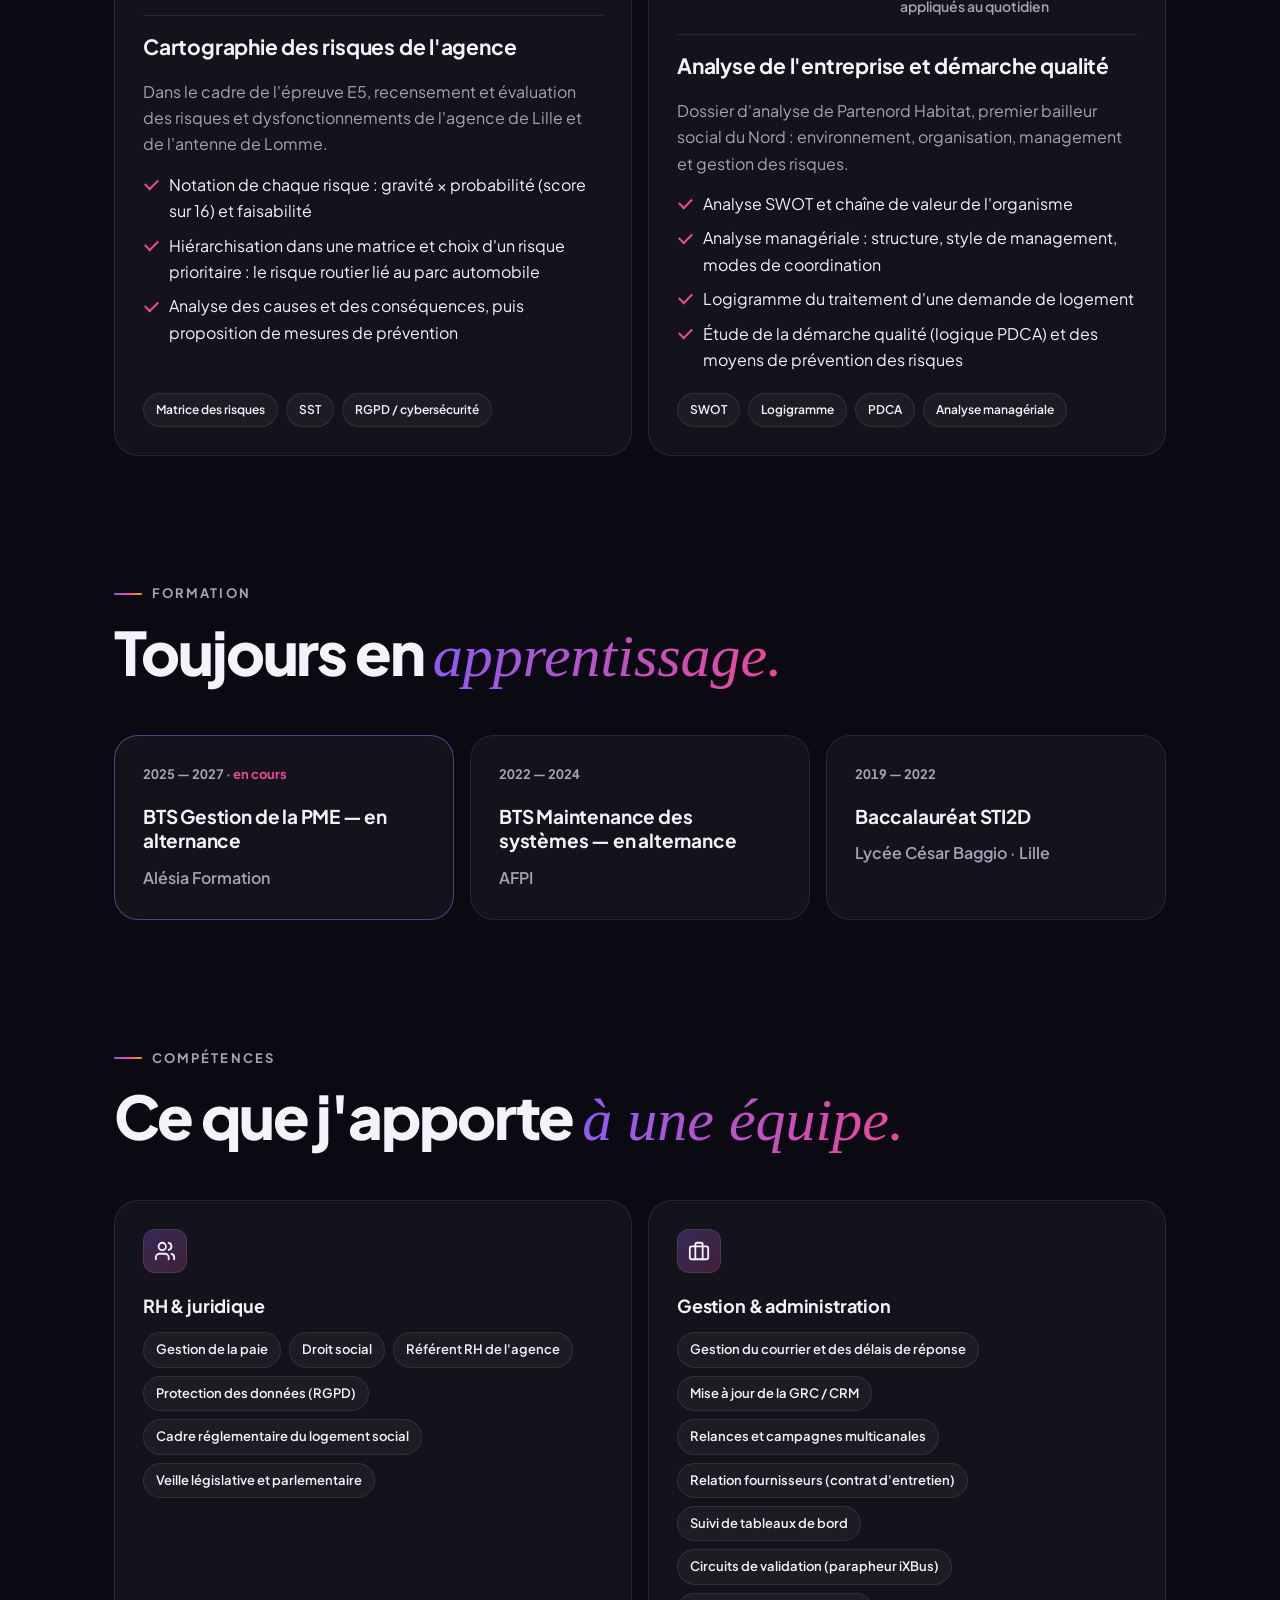
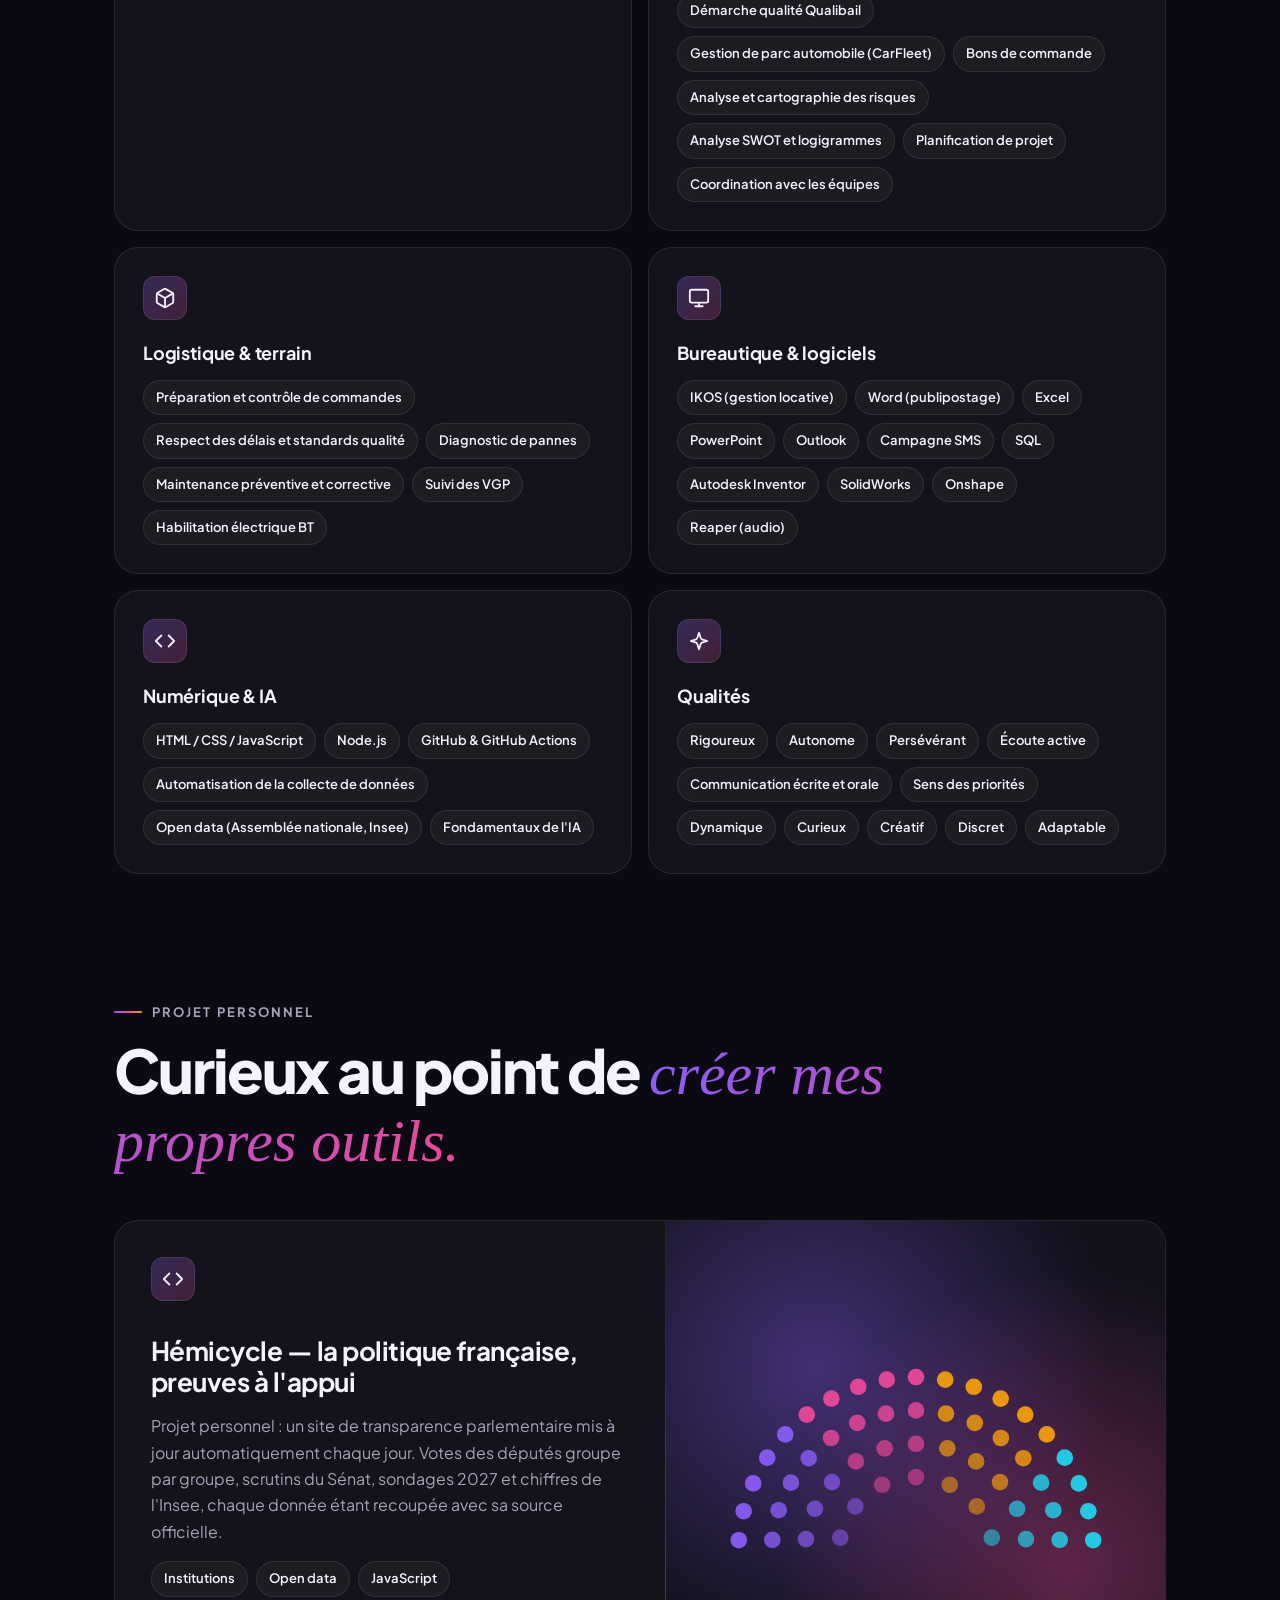
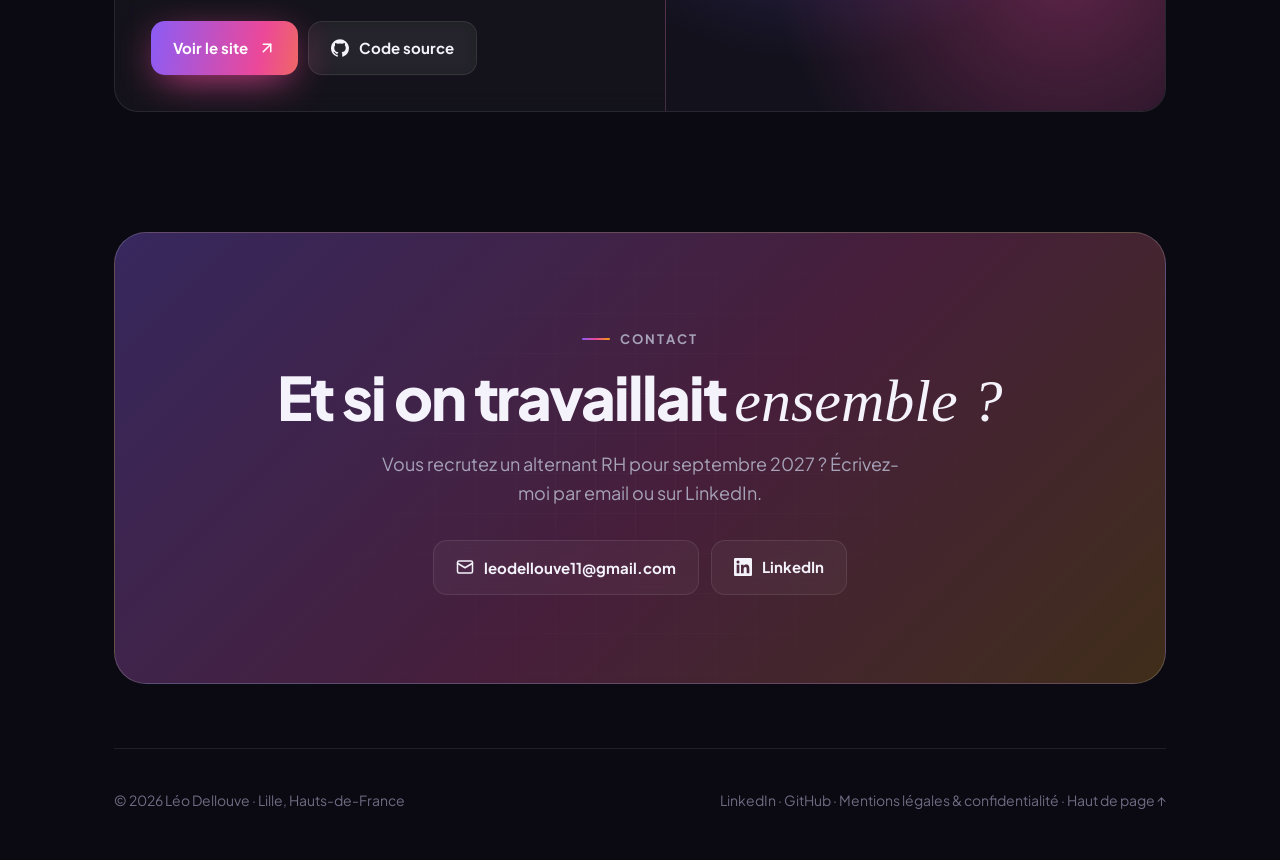
==== commit 515e2c65: "Mise en conformité RGPD du portfolio - Polices hébergées sur le site : plus aucune requête vers Goog" ====
--- a/index.html
+++ b/index.html
@@ -6,9 +6,10 @@
   <title>Portfolio</title>
   <meta name="description" content="Léo Dellouve — assistant d'agence en alternance (BTS Gestion de la PME), en recherche d'alternance RH en droit social et paie pour la rentrée 2027.">
   <meta name="theme-color" content="#0b0a12">
-  <link rel="preconnect" href="https://fonts.googleapis.com">
-  <link rel="preconnect" href="https://fonts.gstatic.com" crossorigin>
-  <link href="https://fonts.googleapis.com/css2?family=Instrument+Serif:ital@0;1&family=Plus+Jakarta+Sans:wght@400;500;600;700;800&display=swap" rel="stylesheet">
+  <!-- Confidentialité : aucune ressource externe n'est chargée (ni police, ni script, ni statistique). -->
+  <meta http-equiv="Content-Security-Policy" content="default-src 'self'; script-src 'self' 'unsafe-inline'; style-src 'self' 'unsafe-inline'; img-src 'self' data:; font-src 'self'; connect-src 'none'; frame-src 'none'; object-src 'none'; base-uri 'self'; form-action 'none'">
+  <meta name="referrer" content="no-referrer">
+  <link rel="stylesheet" href="fonts/fonts.css">
   <style>
     :root {
       --bg: #0b0a12;
@@ -520,9 +521,9 @@
       <p class="typing reveal" style="--d:.16s"><span class="word" id="typed">${esc(list(d.roles)[0] || d.titre)}</span><span class="caret" aria-hidden="true"></span></p>
       <p class="pitch reveal" style="--d:.24s">${esc(d.accroche)}</p>
       <div class="actions reveal" style="--d:.32s">
-        ${l.linkedin ? `<a class="btn primary" href="${esc(l.linkedin)}" target="_blank" rel="noopener">${icons.linkedin}Voir mon LinkedIn</a>` : ""}
+        ${l.linkedin ? `<a class="btn primary" href="${esc(l.linkedin)}" target="_blank" rel="noopener noreferrer">${icons.linkedin}Voir mon LinkedIn</a>` : ""}
         ${mailButton("M'écrire")}
-        ${l.cv ? `<a class="btn" href="${esc(l.cv)}" target="_blank" rel="noopener">${icons.download}Télécharger mon CV</a>` : ""}
+        ${l.cv ? `<a class="btn" href="${esc(l.cv)}" target="_blank" rel="noopener noreferrer">${icons.download}Télécharger mon CV</a>` : ""}
       </div>
       <a class="scroll-hint reveal" style="--d:.5s" href="#apropos"><span class="mouse"></span>Découvrir mon parcours</a>`;
 
@@ -672,8 +673,8 @@
                 <p>${esc(p.description)}</p>
                 ${list(p.tags).length ? `<div class="chips">${p.tags.map(t => `<span class="chip">${esc(t)}</span>`).join("")}</div>` : ""}
                 <div class="p-links">
-                  ${p.lien ? `<a class="btn primary" href="${esc(p.lien)}" target="_blank" rel="noopener">Voir le site ${icons.arrow}</a>` : ""}
-                  ${p.code ? `<a class="btn" href="${esc(p.code)}" target="_blank" rel="noopener">${icons.github}Code source</a>` : ""}
+                  ${p.lien ? `<a class="btn primary" href="${esc(p.lien)}" target="_blank" rel="noopener noreferrer">Voir le site ${icons.arrow}</a>` : ""}
+                  ${p.code ? `<a class="btn" href="${esc(p.code)}" target="_blank" rel="noopener noreferrer">${icons.github}Code source</a>` : ""}
                 </div>
               </div>
               <div class="p-visual">${i === 0 ? hemi : ""}</div>
@@ -690,15 +691,16 @@
           <p>${esc(d.contact || "Une opportunité ou une question ? Écrivez-moi.")}</p>
           <div class="actions">
             ${mailButton()}
-            ${l.linkedin ? `<a class="btn" href="${esc(l.linkedin)}" target="_blank" rel="noopener">${icons.linkedin}LinkedIn</a>` : ""}
+            ${l.linkedin ? `<a class="btn" href="${esc(l.linkedin)}" target="_blank" rel="noopener noreferrer">${icons.linkedin}LinkedIn</a>` : ""}
           </div>
         </div>
       </section>
       <footer>
         <span>© ${new Date().getFullYear()} ${esc(d.nom)}${d.localisation ? ` · ${esc(d.localisation)}` : ""}</span>
         <span>
-          ${l.linkedin ? `<a href="${esc(l.linkedin)}" target="_blank" rel="noopener">LinkedIn</a> · ` : ""}
-          ${l.github ? `<a href="${esc(l.github)}" target="_blank" rel="noopener">GitHub</a> · ` : ""}
+          ${l.linkedin ? `<a href="${esc(l.linkedin)}" target="_blank" rel="noopener noreferrer">LinkedIn</a> · ` : ""}
+          ${l.github ? `<a href="${esc(l.github)}" target="_blank" rel="noopener noreferrer">GitHub</a> · ` : ""}
+          <a href="mentions-legales.html">Mentions légales &amp; confidentialité</a> ·
           <a href="#top">Haut de page ↑</a>
         </span>
       </footer>`);
--- a/fonts/fonts.css
+++ b/fonts/fonts.css
@@ -0,0 +1,35 @@
+/* Polices hébergées sur le site (aucune requête vers Google Fonts).
+   Plus Jakarta Sans et Instrument Serif — licence SIL Open Font License 1.1 (voir les fichiers OFL-*.txt). */
+
+@font-face {
+  font-family: "Plus Jakarta Sans";
+  font-style: normal;
+  font-display: swap;
+  font-weight: 200 800;
+  src: url("plus-jakarta-sans-latin-ext-wght-normal.woff2") format("woff2-variations");
+  unicode-range: U+0100-02BA, U+02BD-02C5, U+02C7-02CC, U+02CE-02D7, U+02DD-02FF, U+0304, U+0308, U+0329, U+1D00-1DBF, U+1E00-1E9F, U+1EF2-1EFF, U+2020, U+20A0-20AB, U+20AD-20C0, U+2113, U+2C60-2C7F, U+A720-A7FF;
+}
+@font-face {
+  font-family: "Plus Jakarta Sans";
+  font-style: normal;
+  font-display: swap;
+  font-weight: 200 800;
+  src: url("plus-jakarta-sans-latin-wght-normal.woff2") format("woff2-variations");
+  unicode-range: U+0000-00FF, U+0131, U+0152-0153, U+02BB-02BC, U+02C6, U+02DA, U+02DC, U+0304, U+0308, U+0329, U+2000-206F, U+20AC, U+2122, U+2191, U+2193, U+2212, U+2215, U+FEFF, U+FFFD;
+}
+@font-face {
+  font-family: "Instrument Serif";
+  font-style: italic;
+  font-display: swap;
+  font-weight: 400;
+  src: url("instrument-serif-latin-ext-400-italic.woff2") format("woff2");
+  unicode-range: U+0100-02BA, U+02BD-02C5, U+02C7-02CC, U+02CE-02D7, U+02DD-02FF, U+0304, U+0308, U+0329, U+1D00-1DBF, U+1E00-1E9F, U+1EF2-1EFF, U+2020, U+20A0-20AB, U+20AD-20C0, U+2113, U+2C60-2C7F, U+A720-A7FF;
+}
+@font-face {
+  font-family: "Instrument Serif";
+  font-style: italic;
+  font-display: swap;
+  font-weight: 400;
+  src: url("instrument-serif-latin-400-italic.woff2") format("woff2");
+  unicode-range: U+0000-00FF, U+0131, U+0152-0153, U+02BB-02BC, U+02C6, U+02DA, U+02DC, U+0304, U+0308, U+0329, U+2000-206F, U+20AC, U+2122, U+2191, U+2193, U+2212, U+2215, U+FEFF, U+FFFD;
+}
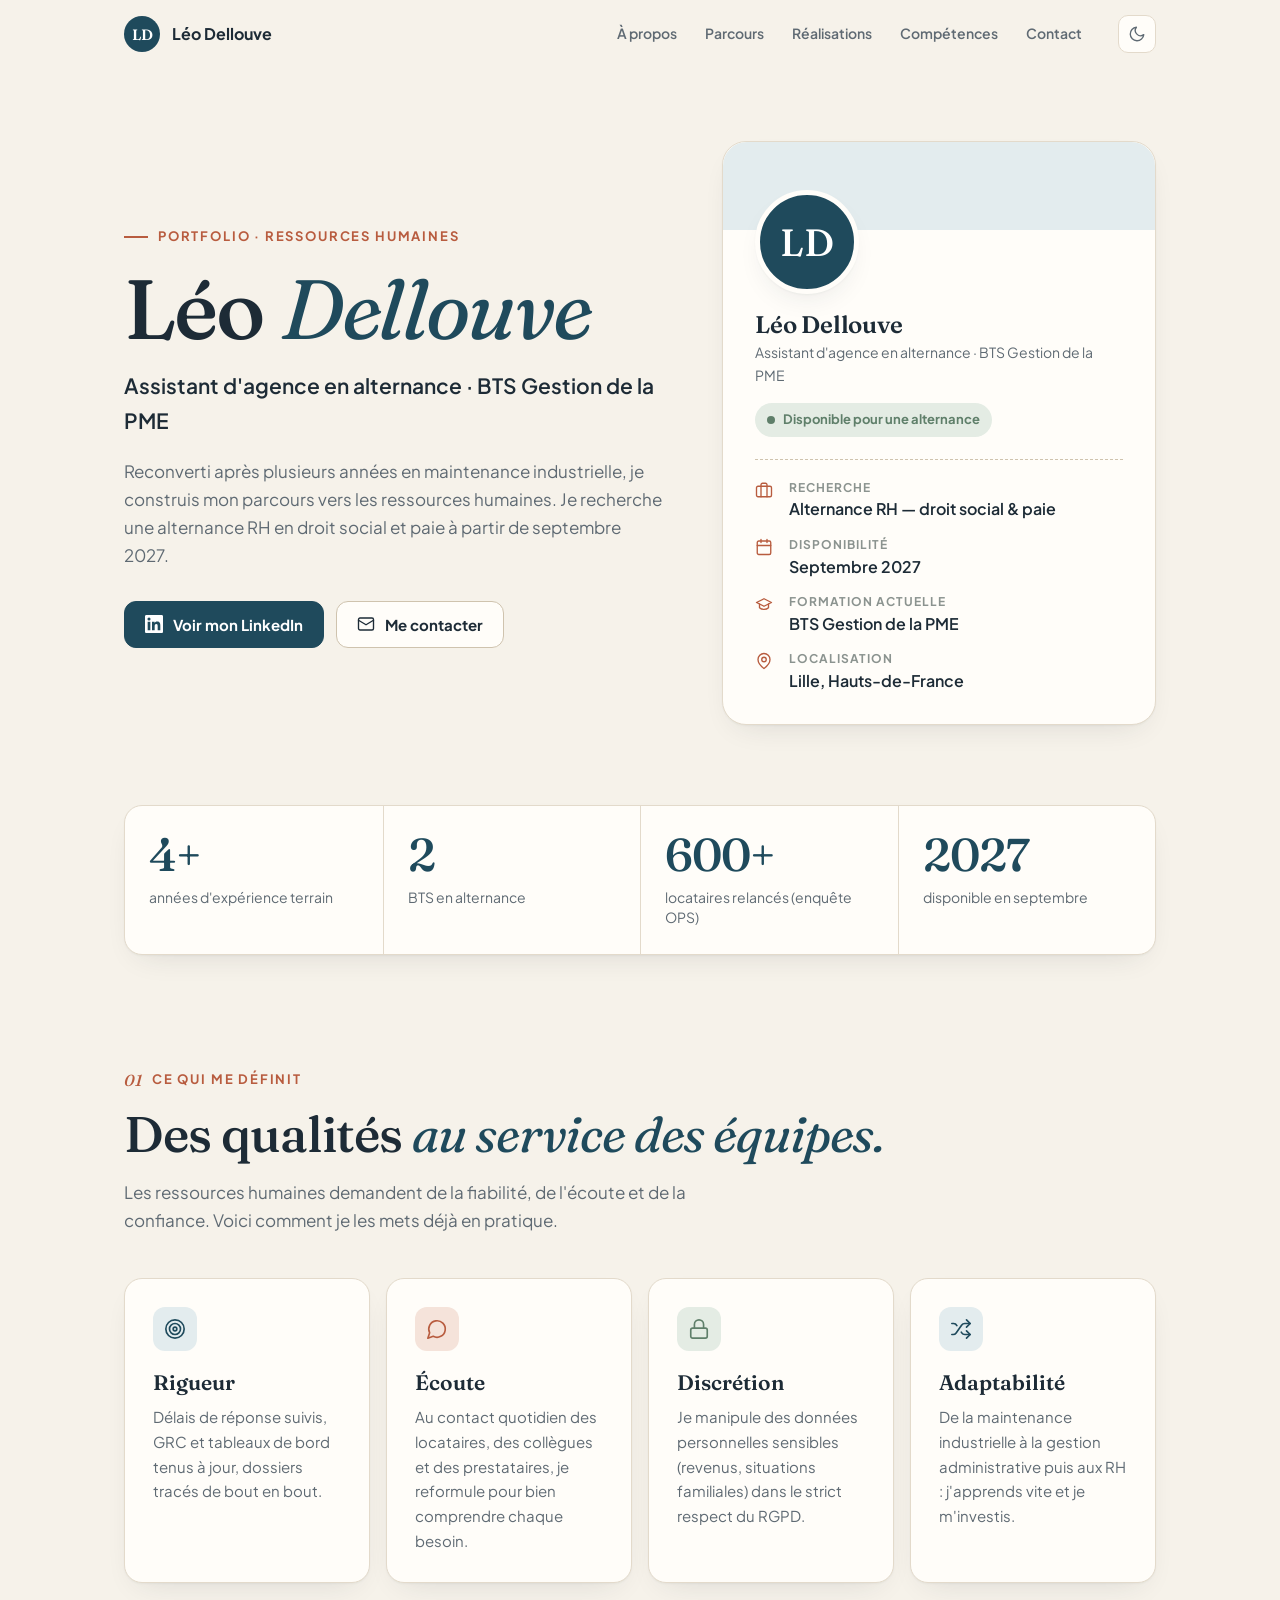
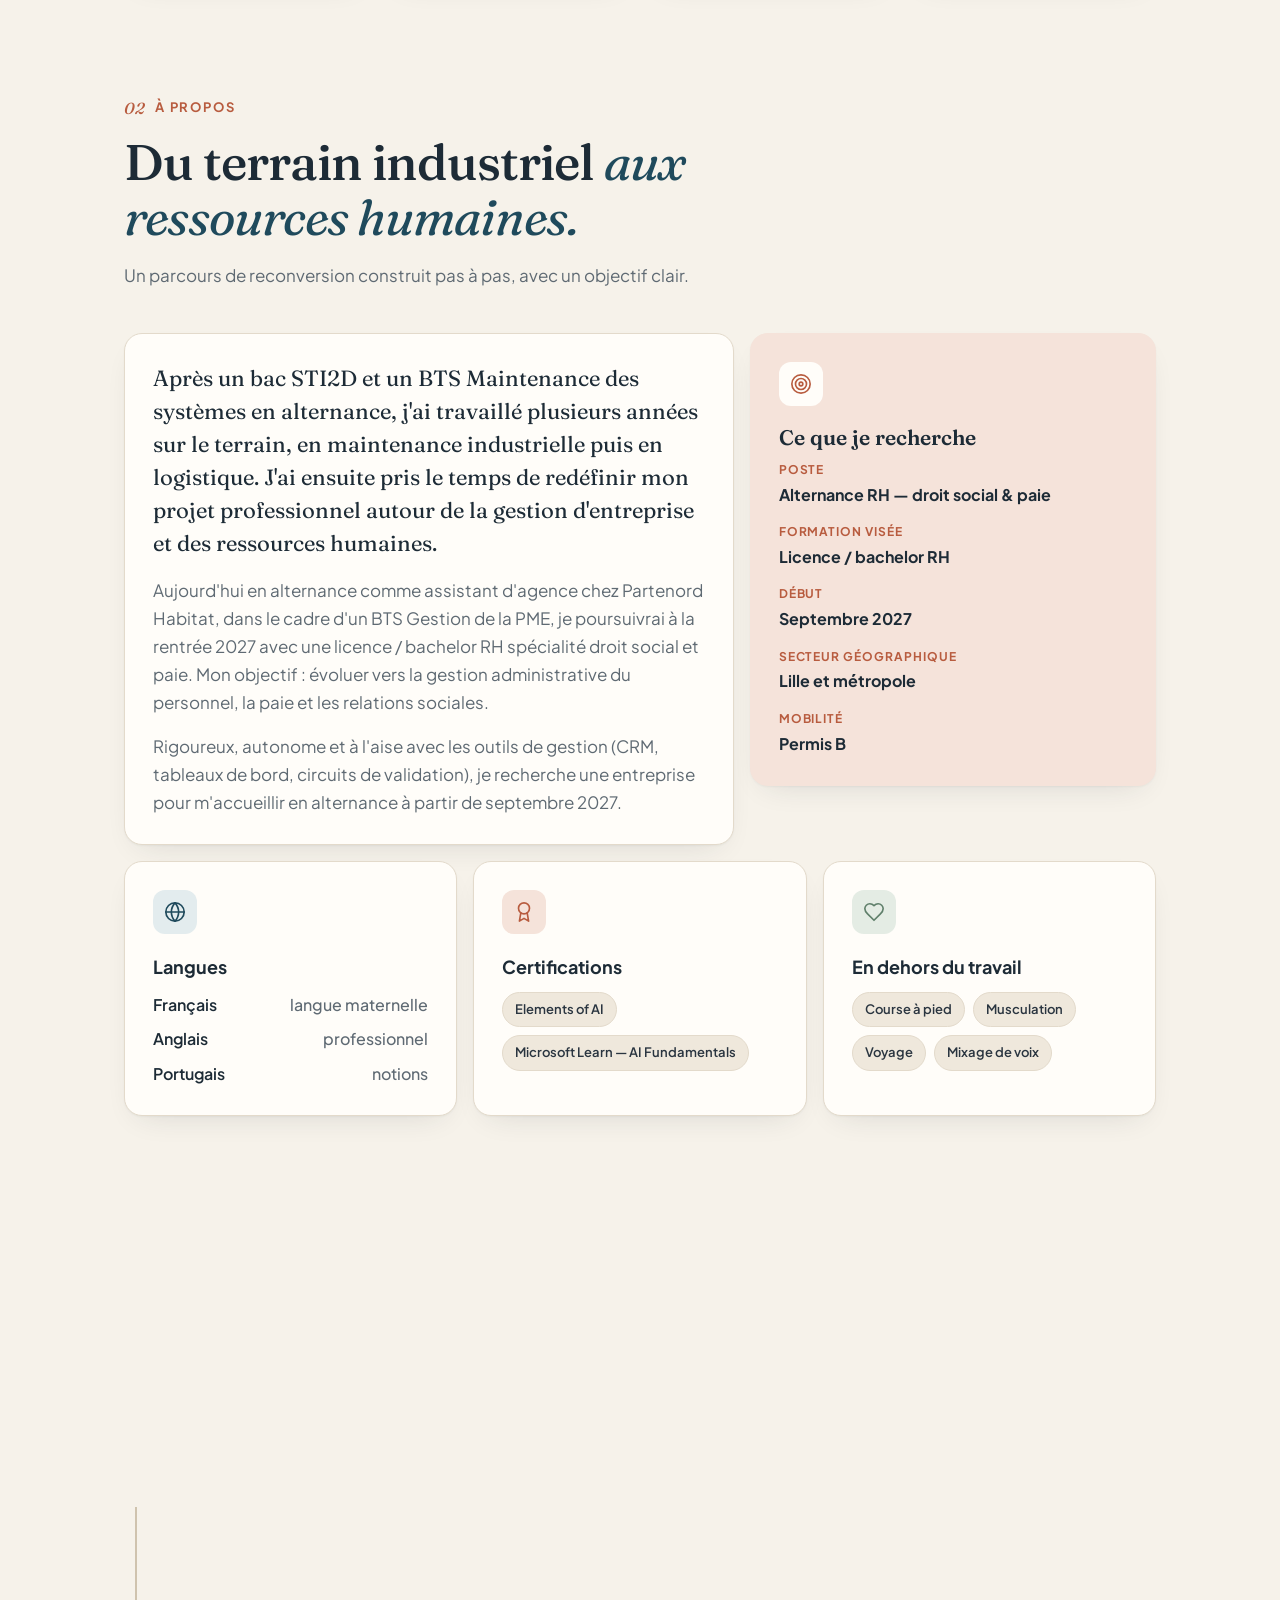
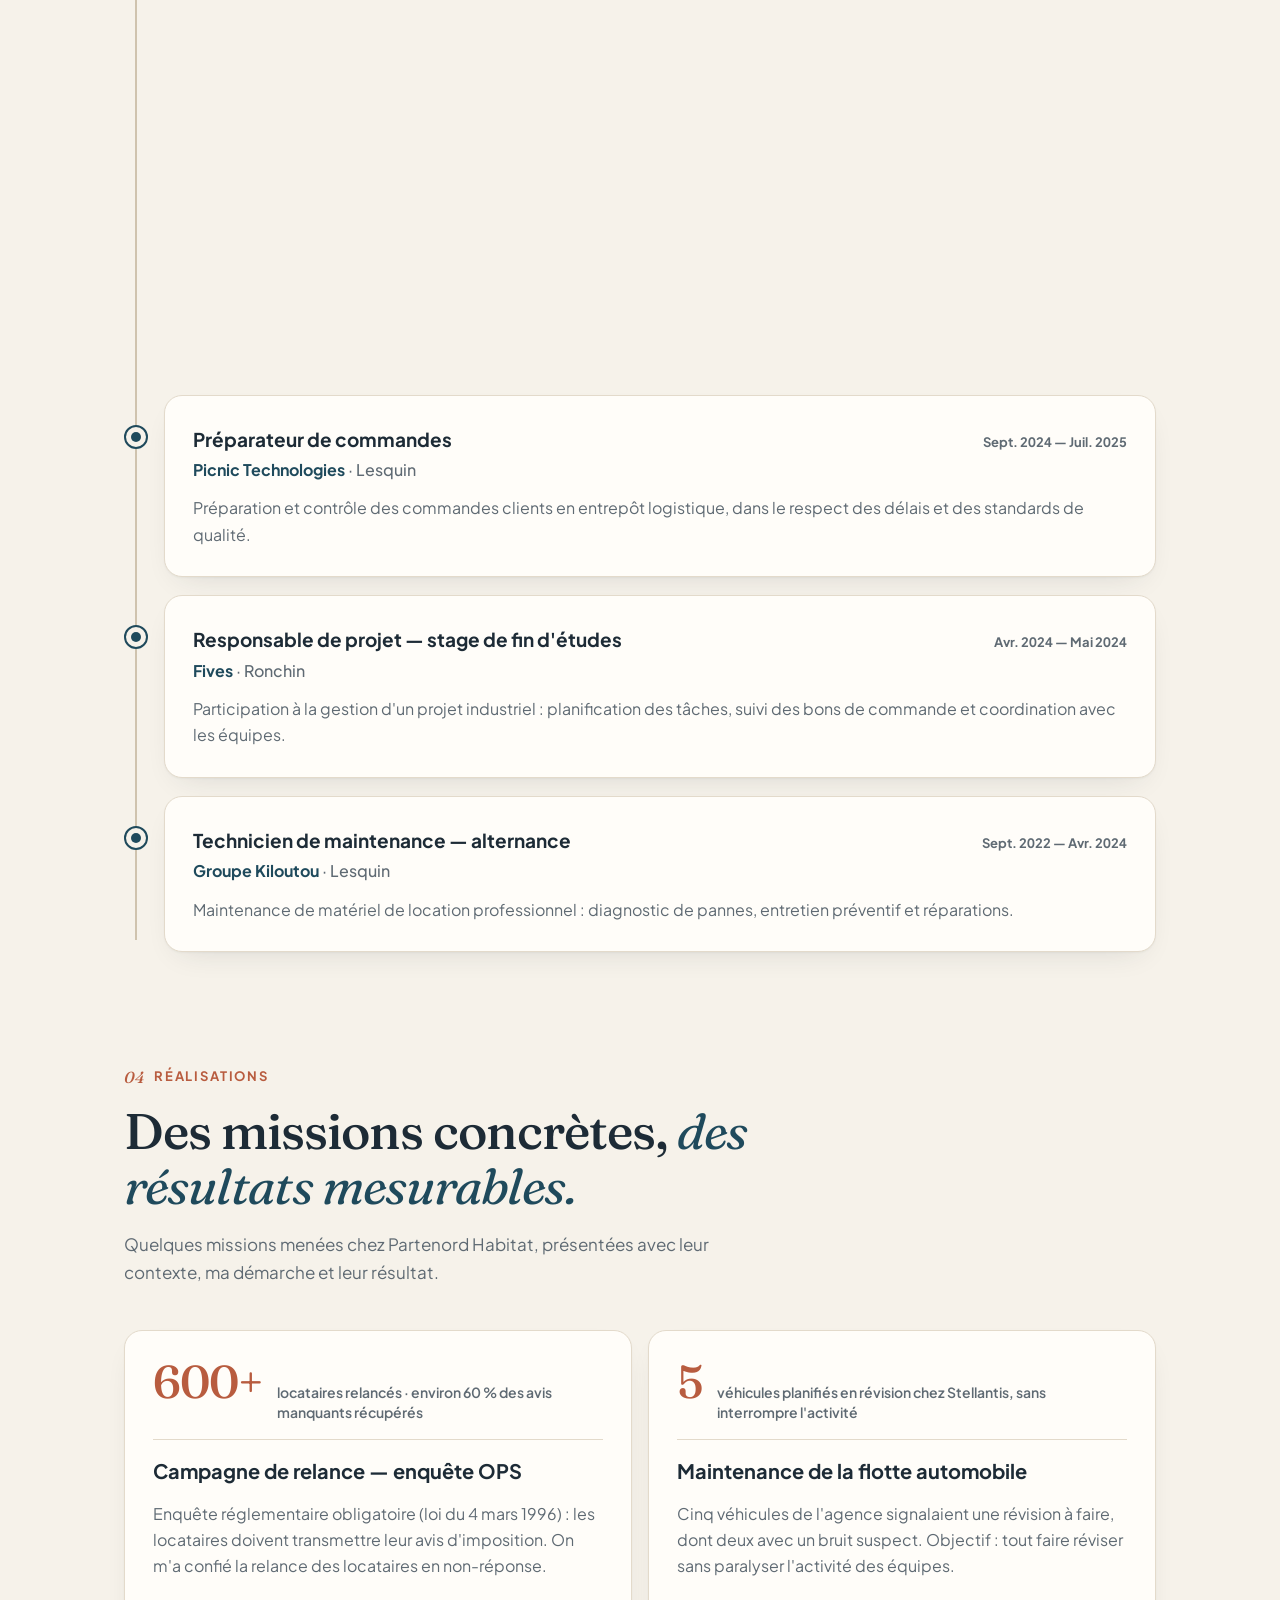
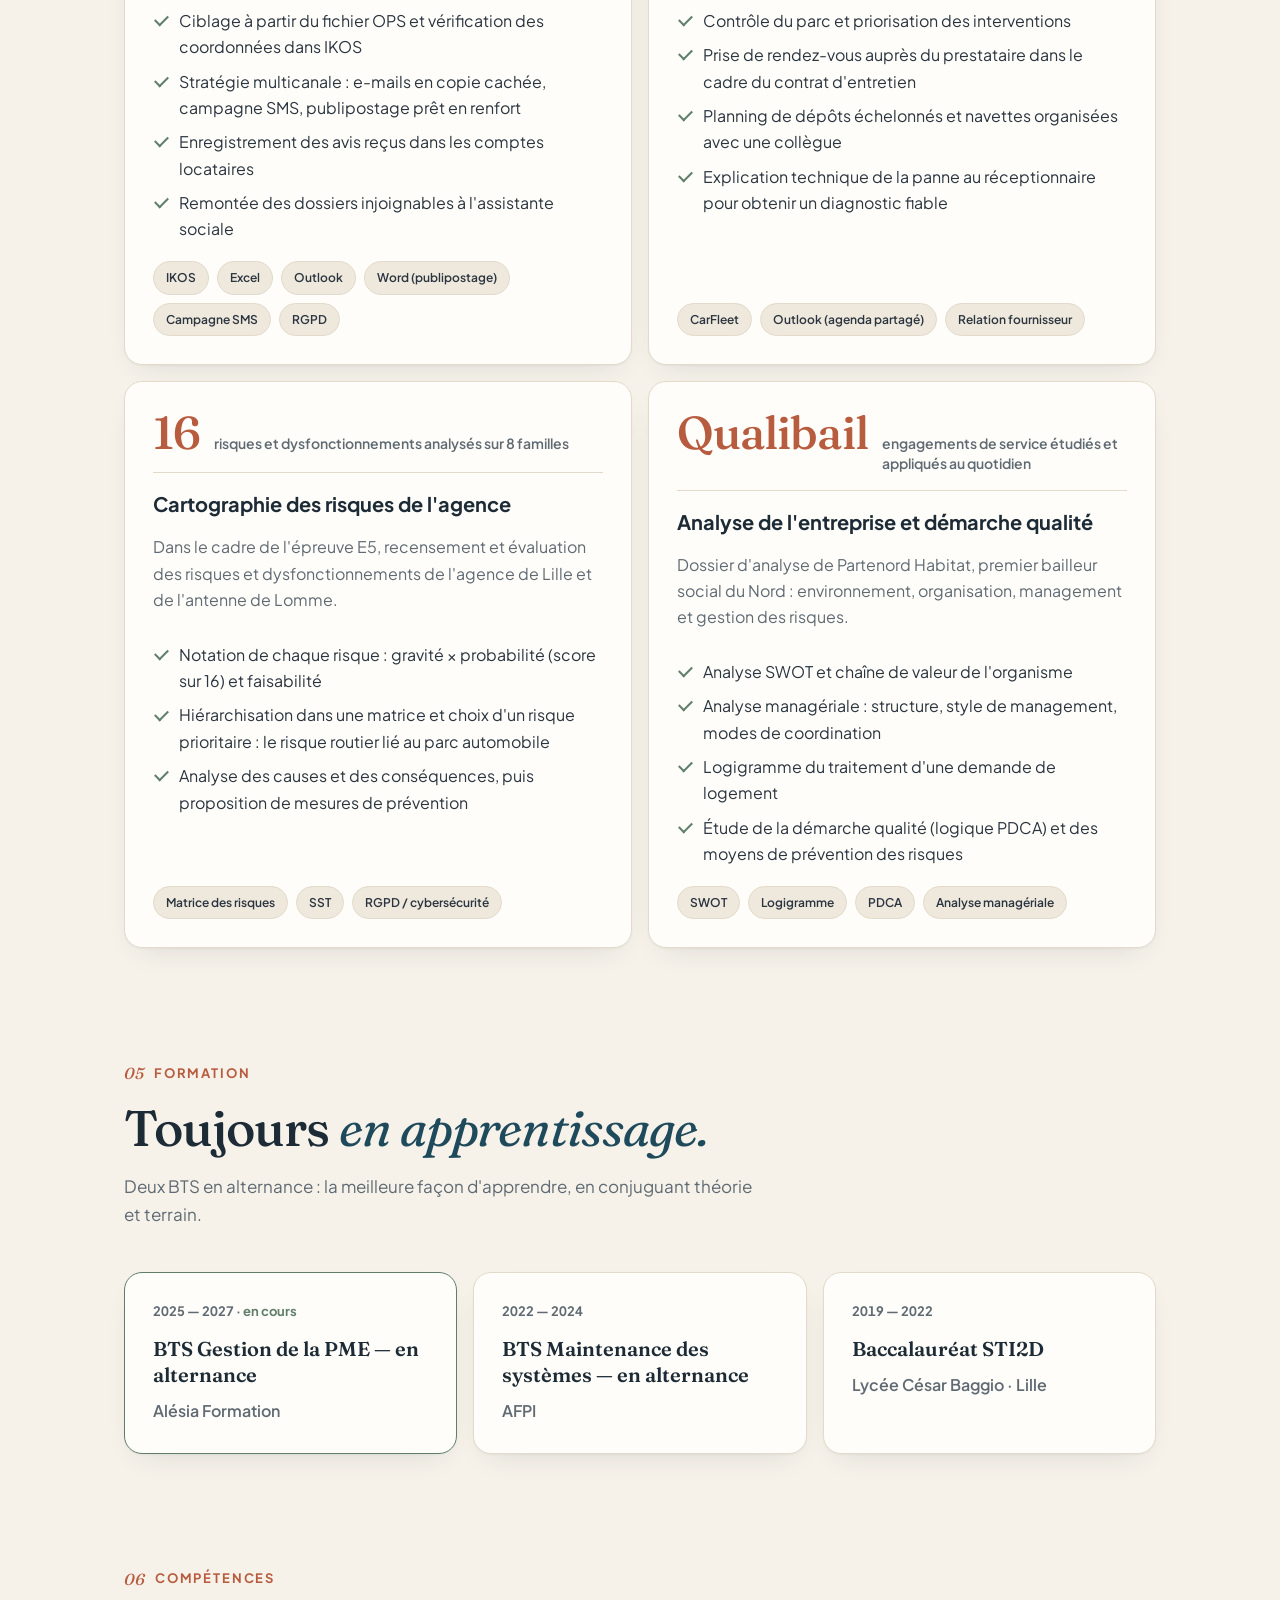
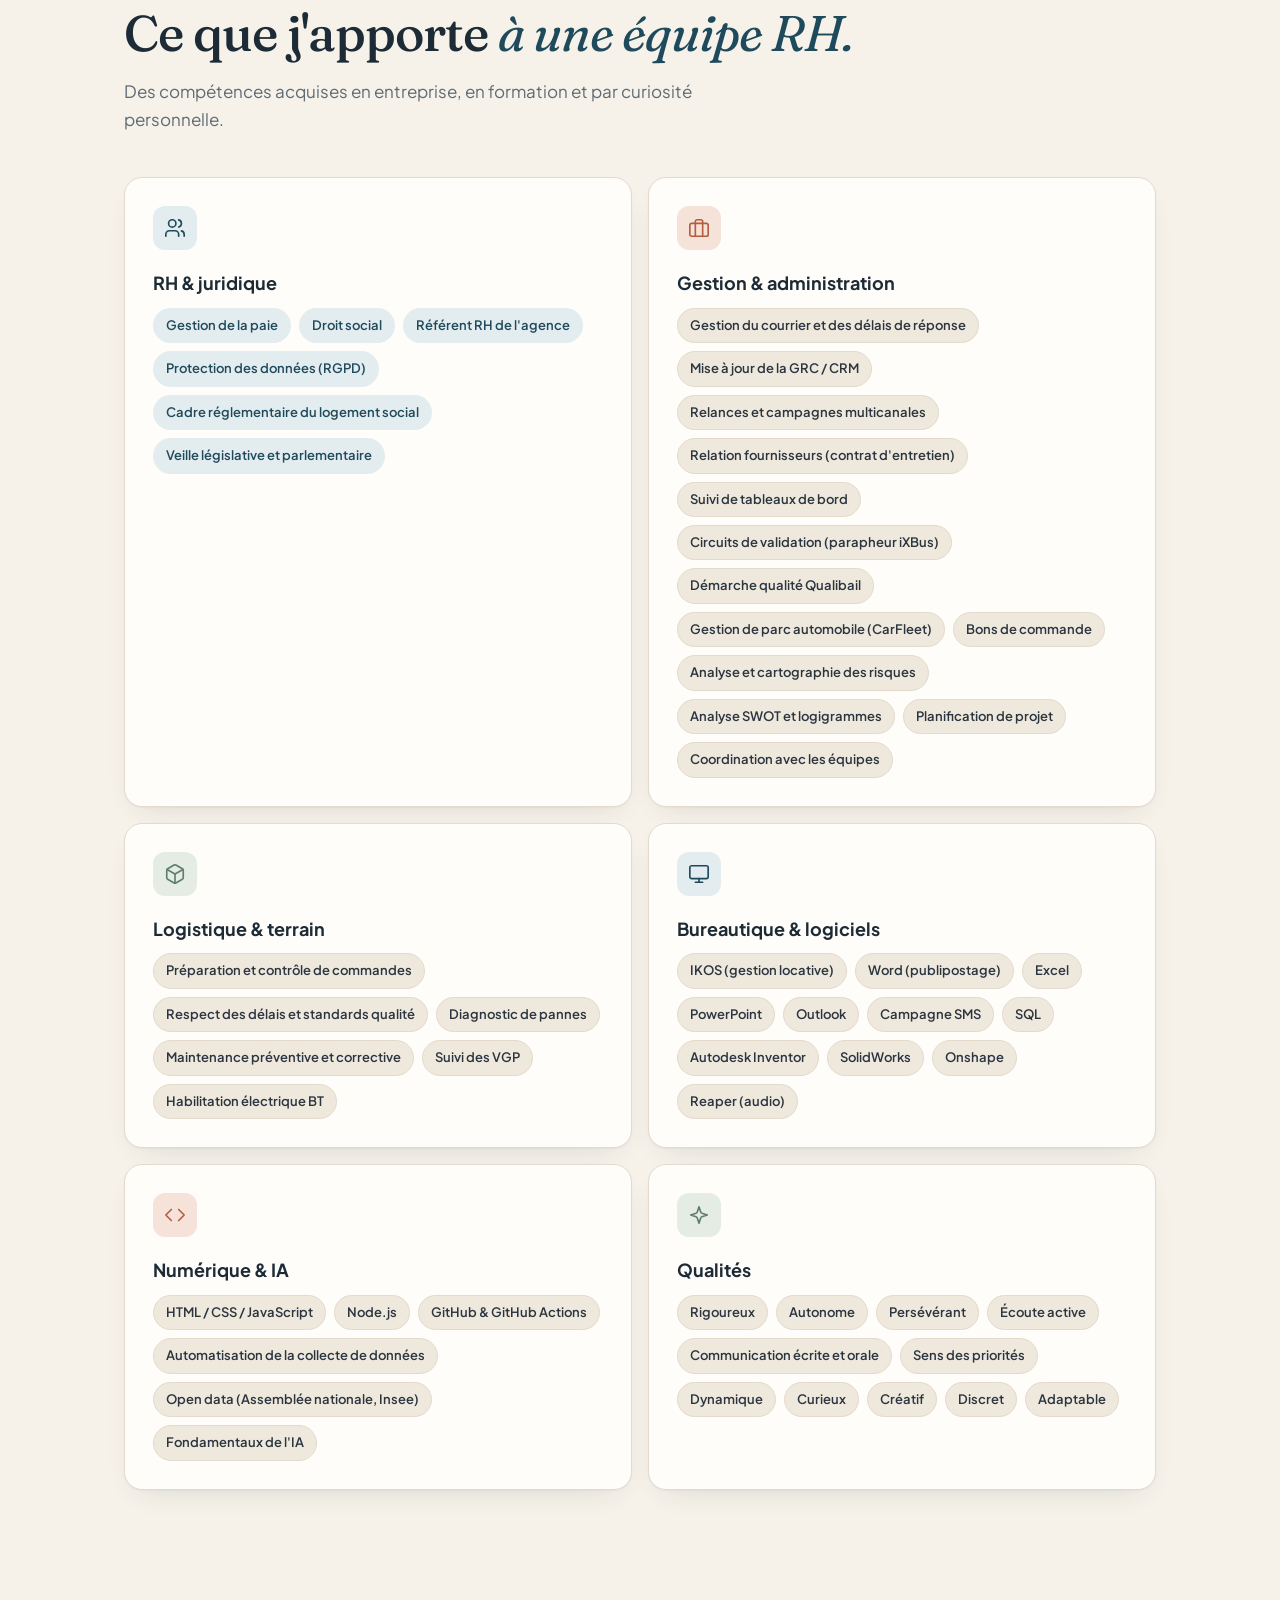
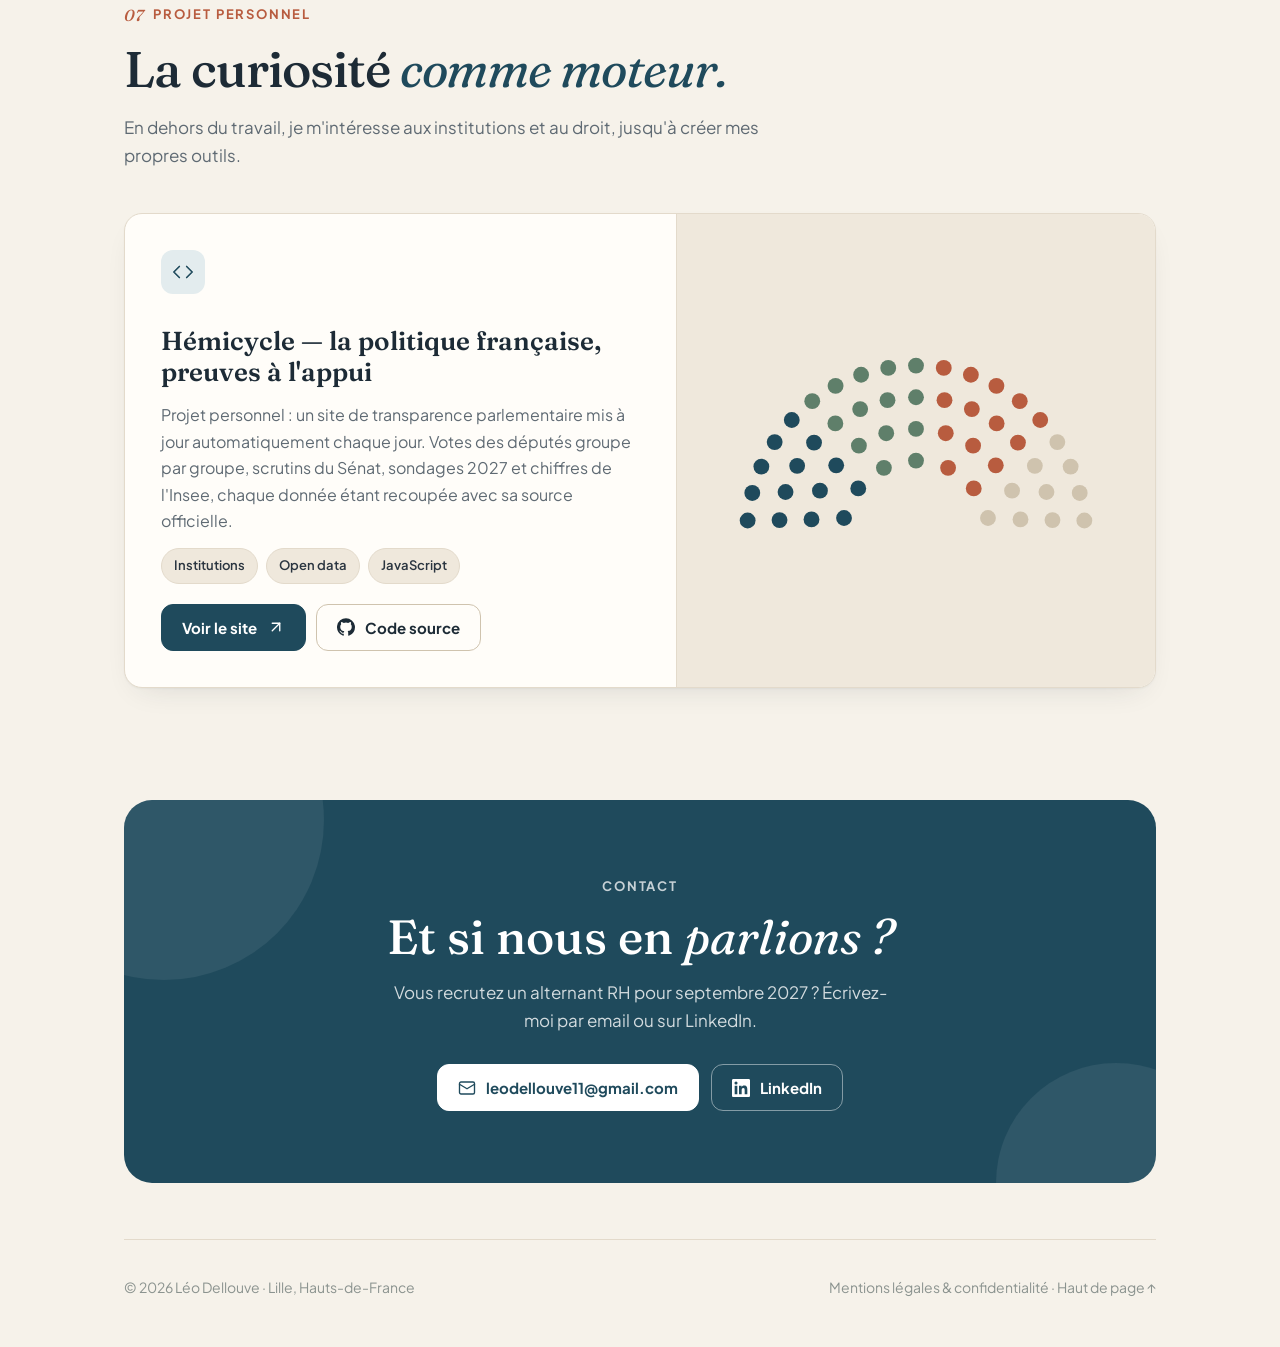
==== commit cfbe0bc6: "Nouvelle identité visuelle orientée RH Remplace le thème néon par un design sobre et chaleureux : fo" ====
--- a/index.html
+++ b/index.html
@@ -5,471 +5,351 @@
   <meta name="viewport" content="width=device-width, initial-scale=1">
   <title>Portfolio</title>
   <meta name="description" content="Léo Dellouve — assistant d'agence en alternance (BTS Gestion de la PME), en recherche d'alternance RH en droit social et paie pour la rentrée 2027.">
-  <meta name="theme-color" content="#0b0a12">
+  <meta name="theme-color" content="#f6f2ea">
   <!-- Confidentialité : aucune ressource externe n'est chargée (ni police, ni script, ni statistique). -->
   <meta http-equiv="Content-Security-Policy" content="default-src 'self'; script-src 'self' 'unsafe-inline'; style-src 'self' 'unsafe-inline'; img-src 'self' data:; font-src 'self'; connect-src 'none'; frame-src 'none'; object-src 'none'; base-uri 'self'; form-action 'none'">
   <meta name="referrer" content="no-referrer">
   <link rel="stylesheet" href="fonts/fonts.css">
   <style>
     :root {
-      --bg: #0b0a12;
-      --bg-2: #12111c;
-      --surface: rgba(255, 255, 255, .04);
-      --surface-hover: rgba(255, 255, 255, .07);
-      --border: rgba(255, 255, 255, .09);
-      --border-strong: rgba(255, 255, 255, .18);
-      --text: #f4f2fb;
-      --muted: #a6a2b8;
-      --faint: #6f6b82;
-      --a1: #8b5cf6;
-      --a2: #ec4899;
-      --a3: #f59e0b;
-      --a4: #22d3ee;
-      --grad: linear-gradient(100deg, var(--a1), var(--a2) 50%, var(--a3));
-      --glow: rgba(139, 92, 246, .35);
-      --shine: rgba(255, 255, 255, .08);
-      --blob-opacity: .55;
-      --grid-line: rgba(255, 255, 255, .035);
-      --shadow: 0 30px 80px -30px rgba(0, 0, 0, .6);
+      --bg: #f6f2ea;
+      --bg-alt: #efe8dc;
+      --surface: #fffdf9;
+      --ink: #1d2b36;
+      --text: #2a3540;
+      --muted: #5f6a73;
+      --faint: #8b938f;
+      --line: #e3dacb;
+      --line-strong: #cfc3ae;
+      --primary: #1f4a5c;
+      --primary-ink: #ffffff;
+      --primary-soft: #e3ecee;
+      --accent: #b85c3f;
+      --accent-soft: #f5e3da;
+      --sage: #5f7f6a;
+      --sage-soft: #e4ece4;
+      --shadow: 0 1px 2px rgba(29, 43, 54, .04), 0 12px 32px -16px rgba(29, 43, 54, .16);
+      --radius: 18px;
+      color-scheme: light;
+    }
+    :root[data-theme="dark"] {
+      --bg: #141a1f;
+      --bg-alt: #1a2127;
+      --surface: #1d252c;
+      --ink: #f1ece3;
+      --text: #dcd6cc;
+      --muted: #a2a8a8;
+      --faint: #7d8584;
+      --line: #2c353d;
+      --line-strong: #3b4650;
+      --primary: #8dbccb;
+      --primary-ink: #0f1a20;
+      --primary-soft: #1f3139;
+      --accent: #e39a7f;
+      --accent-soft: #3a2923;
+      --sage: #9dbba6;
+      --sage-soft: #223029;
+      --shadow: 0 1px 2px rgba(0,0,0,.2), 0 12px 32px -16px rgba(0,0,0,.5);
       color-scheme: dark;
-    }
-    :root[data-theme="light"] {
-      --bg: #fbfaff;
-      --bg-2: #f3f1fb;
-      --surface: rgba(255, 255, 255, .7);
-      --surface-hover: rgba(255, 255, 255, .95);
-      --border: rgba(20, 16, 40, .09);
-      --border-strong: rgba(20, 16, 40, .2);
-      --text: #16131f;
-      --muted: #5b566e;
-      --faint: #8b86a0;
-      --a1: #7c3aed;
-      --a2: #db2777;
-      --a3: #d97706;
-      --a4: #0891b2;
-      --glow: rgba(124, 58, 237, .18);
-      --shine: rgba(124, 58, 237, .08);
-      --blob-opacity: .3;
-      --grid-line: rgba(20, 16, 40, .05);
-      --shadow: 0 30px 60px -30px rgba(60, 40, 120, .25);
-      color-scheme: light;
     }
 
     * { box-sizing: border-box; }
     html { scroll-behavior: smooth; }
     body {
-      margin: 0;
-      background: var(--bg);
-      color: var(--text);
+      margin: 0; background: var(--bg); color: var(--text);
       font: 16px/1.65 "Plus Jakarta Sans", system-ui, -apple-system, sans-serif;
-      -webkit-font-smoothing: antialiased;
-      overflow-x: hidden;
+      -webkit-font-smoothing: antialiased; overflow-x: hidden;
     }
     a { color: inherit; }
-    ::selection { background: var(--a1); color: #fff; }
-    .wrap { max-width: 1100px; margin: 0 auto; padding: 0 24px; position: relative; }
-    .serif { font-family: "Instrument Serif", Georgia, serif; font-weight: 400; font-style: italic; letter-spacing: 0; }
-    .grad-text {
-      background: var(--grad); background-size: 200% auto;
-      -webkit-background-clip: text; background-clip: text; color: transparent;
-      animation: shine 6s linear infinite;
-    }
-    @keyframes shine { to { background-position: 200% center; } }
-
-    /* ---------- Fond : aurore + grille + grain ---------- */
-    .bg { position: fixed; inset: 0; z-index: -2; overflow: hidden; pointer-events: none; }
-    .blob {
-      position: absolute; border-radius: 50%; filter: blur(90px); opacity: var(--blob-opacity);
-      animation: float 22s ease-in-out infinite;
-    }
-    .blob.b1 { width: 560px; height: 560px; background: var(--a1); top: -180px; left: -120px; }
-    .blob.b2 { width: 480px; height: 480px; background: var(--a2); top: 10%; right: -160px; animation-delay: -7s; }
-    .blob.b3 { width: 420px; height: 420px; background: var(--a4); bottom: -160px; left: 30%; animation-delay: -14s; opacity: calc(var(--blob-opacity) * .6); }
-    @keyframes float {
-      0%, 100% { transform: translate(0, 0) scale(1); }
-      33% { transform: translate(60px, 40px) scale(1.08); }
-      66% { transform: translate(-40px, 70px) scale(.95); }
-    }
-    .grid {
-      position: absolute; inset: 0;
-      background-image: linear-gradient(var(--grid-line) 1px, transparent 1px), linear-gradient(90deg, var(--grid-line) 1px, transparent 1px);
-      background-size: 64px 64px;
-      -webkit-mask-image: radial-gradient(ellipse 80% 60% at 50% 0%, #000 40%, transparent 100%);
-      mask-image: radial-gradient(ellipse 80% 60% at 50% 0%, #000 40%, transparent 100%);
-    }
-    .grain {
-      position: absolute; inset: 0; opacity: .06;
-      background-image: url("data:image/svg+xml,%3Csvg xmlns='http://www.w3.org/2000/svg' width='160' height='160'%3E%3Cfilter id='n'%3E%3CfeTurbulence type='fractalNoise' baseFrequency='.9' numOctaves='3' stitchTiles='stitch'/%3E%3C/filter%3E%3Crect width='100%25' height='100%25' filter='url(%23n)'/%3E%3C/svg%3E");
-    }
-    .spotlight {
-      position: fixed; inset: 0; z-index: -1; pointer-events: none;
-      background: radial-gradient(600px circle at var(--mx, 50%) var(--my, -20%), var(--glow), transparent 45%);
-    }
+    ::selection { background: var(--accent-soft); color: var(--ink); }
+    .wrap { max-width: 1080px; margin: 0 auto; padding: 0 24px; }
+    .serif { font-family: Fraunces, Georgia, serif; }
+    h1, h2, h3 { color: var(--ink); }
 
     /* ---------- Barre de progression + navigation ---------- */
-    .progress {
-      position: fixed; top: 0; left: 0; height: 3px; width: 100%; z-index: 60;
-      background: var(--grad); transform-origin: 0 50%; transform: scaleX(0);
-    }
-    nav {
-      position: fixed; top: 16px; left: 50%; transform: translateX(-50%); z-index: 50;
-      display: flex; align-items: center; gap: 2px; padding: 6px;
-      background: color-mix(in srgb, var(--bg) 70%, transparent);
-      backdrop-filter: blur(16px) saturate(1.4); -webkit-backdrop-filter: blur(16px) saturate(1.4);
-      border: 1px solid var(--border); border-radius: 999px;
-      box-shadow: var(--shadow);
-    }
-    nav a {
-      text-decoration: none; font-size: 14px; font-weight: 600; color: var(--muted); white-space: nowrap;
-      padding: 8px 14px; border-radius: 999px; transition: color .2s, background .2s;
-    }
-    nav a:hover { color: var(--text); }
-    nav a.active { color: var(--text); background: var(--surface-hover); }
-    nav .sep { width: 1px; height: 20px; background: var(--border); margin: 0 4px; }
-    .icon-btn {
-      display: inline-grid; place-items: center; width: 36px; height: 36px; border-radius: 999px;
-      border: 0; background: transparent; color: var(--muted); cursor: pointer; transition: color .2s, background .2s;
-    }
-    .icon-btn:hover { color: var(--text); background: var(--surface-hover); }
+    .progress { position: fixed; top: 0; left: 0; height: 3px; width: 100%; z-index: 60; background: var(--accent); transform-origin: 0 50%; transform: scaleX(0); }
+    .topbar {
+      position: sticky; top: 0; z-index: 50;
+      background: color-mix(in srgb, var(--bg) 88%, transparent);
+      backdrop-filter: blur(10px); -webkit-backdrop-filter: blur(10px);
+      border-bottom: 1px solid transparent; transition: border-color .3s;
+    }
+    .topbar.scrolled { border-bottom-color: var(--line); }
+    .topbar .wrap { display: flex; align-items: center; gap: 24px; height: 68px; }
+    .brand { display: flex; align-items: center; gap: 12px; text-decoration: none; margin-right: auto; }
+    .brand .mono { width: 36px; height: 36px; border-radius: 50%; display: grid; place-items: center; background: var(--primary); color: var(--primary-ink); font: 600 15px Fraunces, Georgia, serif; }
+    .brand span:last-child { font-weight: 700; color: var(--ink); }
+    nav { display: flex; gap: 4px; }
+    nav a { text-decoration: none; font-size: 14px; font-weight: 600; color: var(--muted); padding: 8px 12px; border-radius: 10px; transition: color .2s, background .2s; }
+    nav a:hover { color: var(--ink); background: var(--bg-alt); }
+    nav a.active { color: var(--primary); }
+    .icon-btn { display: inline-grid; place-items: center; width: 38px; height: 38px; border-radius: 10px; border: 1px solid var(--line); background: var(--surface); color: var(--muted); cursor: pointer; }
+    .icon-btn:hover { color: var(--ink); border-color: var(--line-strong); }
     .icon-btn svg { width: 18px; height: 18px; }
 
-    /* ---------- Hero ---------- */
-    .hero { min-height: 100svh; display: flex; flex-direction: column; justify-content: center; padding: 120px 0 64px; }
-    .hero-top { display: flex; align-items: center; gap: 20px; margin-bottom: 28px; flex-wrap: wrap; }
-    @property --angle { syntax: "<angle>"; initial-value: 0deg; inherits: false; }
-    .avatar {
-      position: relative; width: 84px; height: 84px; border-radius: 50%; padding: 3px; flex-shrink: 0;
-      background: conic-gradient(from var(--angle), var(--a1), var(--a2), var(--a3), var(--a4), var(--a1));
-      animation: spin 6s linear infinite;
-    }
-    @keyframes spin { to { --angle: 360deg; } }
-    .avatar > * {
-      width: 100%; height: 100%; border-radius: 50%; object-fit: cover; display: grid; place-items: center;
-      background: var(--bg-2); font-weight: 800; font-size: 28px; letter-spacing: -.02em;
-    }
-    .badge {
-      display: inline-flex; align-items: center; gap: 10px;
-      font-size: 13px; font-weight: 600; color: var(--text);
-      padding: 8px 16px 8px 12px; border-radius: 999px;
-      background: var(--surface); border: 1px solid var(--border);
-      backdrop-filter: blur(8px); -webkit-backdrop-filter: blur(8px);
-    }
-    .pulse { position: relative; width: 10px; height: 10px; border-radius: 50%; background: #22c55e; flex-shrink: 0; }
-    .pulse::after {
-      content: ""; position: absolute; inset: 0; border-radius: 50%; background: #22c55e;
-      animation: ping 1.8s cubic-bezier(0, 0, .2, 1) infinite;
-    }
-    @keyframes ping { 75%, 100% { transform: scale(2.6); opacity: 0; } }
-    h1 {
-      font-size: clamp(52px, 11vw, 128px); line-height: .95; letter-spacing: -.045em; font-weight: 800;
-      margin: 0 0 24px;
-    }
-    h1 .serif { font-size: 1.08em; letter-spacing: -.02em; padding-right: .08em; }
-    .typing { font-size: clamp(20px, 3vw, 28px); font-weight: 600; color: var(--muted); margin: 0 0 20px; min-height: 1.5em; }
-    .typing .word { color: var(--text); }
-    .typing .caret {
-      display: inline-block; width: 3px; height: 1em; margin-left: 4px; vertical-align: -.12em;
-      background: var(--grad); animation: blink 1s steps(2) infinite;
-    }
-    @keyframes blink { 50% { opacity: 0; } }
-    .pitch { font-size: 18px; color: var(--muted); max-width: 640px; margin: 0 0 36px; }
+    /* ---------- Boutons ---------- */
     .actions { display: flex; flex-wrap: wrap; gap: 12px; }
     .btn {
-      position: relative; display: inline-flex; align-items: center; gap: 10px;
-      padding: 14px 22px; border-radius: 14px; font-weight: 700; font-size: 15px;
-      text-decoration: none; cursor: pointer; font-family: inherit; color: var(--text);
-      background: var(--surface); border: 1px solid var(--border);
-      backdrop-filter: blur(8px); -webkit-backdrop-filter: blur(8px);
-      transition: transform .2s ease, border-color .2s, background .2s, box-shadow .3s;
-    }
-    .btn:hover { transform: translateY(-2px); border-color: var(--border-strong); background: var(--surface-hover); }
+      display: inline-flex; align-items: center; gap: 10px; padding: 13px 20px; border-radius: 12px;
+      font: 700 15px "Plus Jakarta Sans", system-ui, sans-serif; text-decoration: none; cursor: pointer;
+      color: var(--ink); background: var(--surface); border: 1px solid var(--line-strong);
+      transition: transform .2s, background .2s, border-color .2s;
+    }
+    .btn:hover { transform: translateY(-1px); border-color: var(--ink); }
     .btn svg { width: 18px; height: 18px; flex-shrink: 0; }
-    .btn.primary {
-      color: #fff; border: 0; background: var(--grad); background-size: 150% auto;
-      box-shadow: 0 10px 40px -10px var(--a2);
-    }
-    .btn.primary:hover { background-position: right center; box-shadow: 0 16px 50px -10px var(--a2); }
-    .scroll-hint {
-      margin-top: 72px; display: flex; align-items: center; gap: 12px; color: var(--faint); font-size: 13px; font-weight: 600;
-      text-transform: uppercase; letter-spacing: .14em; text-decoration: none; width: max-content;
-    }
-    .scroll-hint:hover { color: var(--text); }
-    .mouse { width: 22px; height: 34px; border: 2px solid currentColor; border-radius: 12px; position: relative; }
-    .mouse::after {
-      content: ""; position: absolute; left: 50%; top: 6px; width: 3px; height: 7px; margin-left: -1.5px;
-      border-radius: 2px; background: currentColor; animation: wheel 1.6s ease-in-out infinite;
-    }
-    @keyframes wheel { 0% { opacity: 1; transform: translateY(0); } 100% { opacity: 0; transform: translateY(10px); } }
+    .btn.primary { background: var(--primary); border-color: var(--primary); color: var(--primary-ink); }
+    .btn.primary:hover { background: color-mix(in srgb, var(--primary) 88%, #000); }
+
+    /* ---------- Hero ---------- */
+    .hero { display: grid; grid-template-columns: 1.25fr 1fr; gap: 56px; align-items: center; padding: 72px 0 80px; }
+    .eyebrow { display: inline-flex; align-items: center; gap: 10px; font-size: 13px; font-weight: 700; letter-spacing: .14em; text-transform: uppercase; color: var(--accent); margin-bottom: 20px; }
+    .eyebrow::before { content: ""; width: 24px; height: 2px; background: currentColor; }
+    h1 { font-family: Fraunces, Georgia, serif; font-weight: 500; font-size: clamp(46px, 7.5vw, 84px); line-height: 1; letter-spacing: -.025em; margin: 0 0 18px; }
+    h1 em { font-style: italic; font-weight: 400; color: var(--primary); }
+    .role { font-size: clamp(18px, 2.2vw, 21px); font-weight: 600; color: var(--ink); margin: 0 0 18px; }
+    .pitch { font-size: 17px; color: var(--muted); max-width: 560px; margin: 0 0 32px; }
+    .underline { background: linear-gradient(transparent 62%, var(--accent-soft) 62%); padding: 0 2px; }
+
+    .profile {
+      position: relative; background: var(--surface); border: 1px solid var(--line); border-radius: 24px; padding: 32px; box-shadow: var(--shadow);
+    }
+    .profile::before { content: ""; position: absolute; inset: 0 0 auto 0; height: 88px; border-radius: 24px 24px 0 0; background: var(--primary-soft); }
+    .profile > * { position: relative; }
+    .profile .avatar {
+      width: 104px; height: 104px; border-radius: 50%; margin: 16px 0 16px; overflow: hidden;
+      display: grid; place-items: center; background: var(--primary); color: var(--primary-ink);
+      font: 500 38px Fraunces, Georgia, serif; border: 5px solid var(--surface); box-shadow: var(--shadow);
+    }
+    .profile .avatar img { width: 100%; height: 100%; object-fit: cover; }
+    .profile h2 { font: 600 24px Fraunces, Georgia, serif; margin: 0; letter-spacing: -.01em; }
+    .profile .p-role { color: var(--muted); font-size: 14px; margin: 2px 0 16px; }
+    .status { display: inline-flex; align-items: center; gap: 8px; font-size: 13px; font-weight: 700; color: var(--sage); background: var(--sage-soft); padding: 6px 12px; border-radius: 999px; }
+    .status::before { content: ""; width: 8px; height: 8px; border-radius: 50%; background: currentColor; }
+    .profile dl { margin: 22px 0 0; padding-top: 18px; border-top: 1px dashed var(--line-strong); display: grid; gap: 14px; }
+    .profile dl > div { display: grid; grid-template-columns: 22px 1fr; gap: 12px; align-items: start; }
+    .profile dl svg { width: 18px; height: 18px; color: var(--accent); margin-top: 3px; }
+    .profile dt { font-size: 12px; font-weight: 700; letter-spacing: .08em; text-transform: uppercase; color: var(--faint); }
+    .profile dd { margin: 1px 0 0; font-weight: 600; color: var(--ink); line-height: 1.4; }
 
     /* ---------- Chiffres ---------- */
-    .stats {
-      display: grid; grid-template-columns: repeat(4, 1fr); gap: 1px;
-      background: var(--border); border: 1px solid var(--border); border-radius: 24px; overflow: hidden;
-    }
-    .stat { background: color-mix(in srgb, var(--bg) 88%, transparent); padding: 28px 24px; }
-    .stat .num { font-size: clamp(36px, 5vw, 52px); font-weight: 800; letter-spacing: -.04em; line-height: 1.05; font-variant-numeric: tabular-nums; }
-    .stat .lbl { color: var(--muted); font-size: 14px; margin-top: 8px; }
-
-    /* ---------- Bandeau défilant ---------- */
-    .marquee {
-      margin: 96px 0 0; overflow: hidden; padding: 20px 0;
-      border-block: 1px solid var(--border);
-      -webkit-mask-image: linear-gradient(90deg, transparent, #000 10%, #000 90%, transparent);
-      mask-image: linear-gradient(90deg, transparent, #000 10%, #000 90%, transparent);
-    }
-    .marquee-track { display: flex; width: max-content; animation: scroll 45s linear infinite; }
-    .marquee:hover .marquee-track { animation-play-state: paused; }
-    .marquee span { font-size: 22px; font-weight: 700; color: var(--faint); white-space: nowrap; display: flex; align-items: center; gap: 40px; padding-right: 40px; }
-    .marquee span::after { content: "✦"; font-size: 14px; color: var(--a2); }
-    @keyframes scroll { to { transform: translateX(-50%); } }
+    .stats { display: grid; grid-template-columns: repeat(4, 1fr); background: var(--surface); border: 1px solid var(--line); border-radius: var(--radius); box-shadow: var(--shadow); }
+    .stat { padding: 26px 24px; border-left: 1px solid var(--line); }
+    .stat:first-child { border-left: 0; }
+    .stat .num { font: 500 clamp(34px, 4.4vw, 46px)/1 Fraunces, Georgia, serif; color: var(--primary); letter-spacing: -.02em; font-variant-numeric: tabular-nums; }
+    .stat .lbl { color: var(--muted); font-size: 14px; margin-top: 10px; line-height: 1.4; }
 
     /* ---------- Sections ---------- */
-    section { padding: 120px 0 0; scroll-margin-top: 40px; }
-    .kicker {
-      display: inline-flex; align-items: center; gap: 10px; font-size: 13px; font-weight: 700;
-      text-transform: uppercase; letter-spacing: .16em; color: var(--muted); margin-bottom: 16px;
-    }
-    .kicker::before { content: ""; width: 28px; height: 2px; background: var(--grad); border-radius: 2px; }
-    h2 { font-size: clamp(34px, 5.5vw, 60px); line-height: 1.04; letter-spacing: -.035em; font-weight: 800; margin: 0 0 48px; max-width: 820px; }
-
-    .card {
-      position: relative; background: var(--surface); border: 1px solid var(--border); border-radius: 24px;
-      padding: 28px; backdrop-filter: blur(12px); -webkit-backdrop-filter: blur(12px);
-      transition: border-color .3s, background .3s;
-      overflow: hidden;
-    }
-    .card::before {
-      content: ""; position: absolute; inset: 0; border-radius: inherit; pointer-events: none; opacity: 0;
-      background: radial-gradient(400px circle at var(--cx, 50%) var(--cy, 50%), var(--shine), transparent 40%);
-      transition: opacity .3s;
-    }
-    .card:hover::before { opacity: 1; }
-    .card:hover { border-color: var(--border-strong); }
-    .card > * { position: relative; }
-    .card h3 { margin: 0 0 12px; font-size: 18px; letter-spacing: -.01em; }
-    .card-icon {
-      width: 44px; height: 44px; border-radius: 12px; display: grid; place-items: center; margin-bottom: 18px;
-      background: linear-gradient(135deg, color-mix(in srgb, var(--a1) 28%, transparent), color-mix(in srgb, var(--a2) 22%, transparent));
-      border: 1px solid var(--border); color: var(--text);
-    }
-    .card-icon svg { width: 22px; height: 22px; }
-
-    /* Bento à propos */
-    .bento { display: grid; grid-template-columns: repeat(6, 1fr); gap: 16px; }
-    .bento .story { grid-column: span 4; }
-    .bento .story p { font-size: 17px; color: var(--muted); margin: 0 0 16px; }
-    .bento .story p:last-child { margin-bottom: 0; }
-    .bento .story p:first-of-type { color: var(--text); font-size: 20px; font-weight: 500; line-height: 1.55; }
-    .bento .looking {
-      grid-column: span 2;
-      background: linear-gradient(160deg, color-mix(in srgb, var(--a1) 24%, transparent), color-mix(in srgb, var(--a2) 14%, transparent) 60%, transparent);
-      border-color: color-mix(in srgb, var(--a1) 35%, var(--border));
-    }
-    .bento .small { grid-column: span 2; }
-    .looking dl { margin: 0; display: grid; gap: 18px; }
-    .looking dt { font-size: 12px; text-transform: uppercase; letter-spacing: .12em; color: var(--muted); font-weight: 700; }
-    .looking dd { margin: 4px 0 0; font-weight: 700; font-size: 17px; line-height: 1.35; }
+    section { padding: 112px 0 0; scroll-margin-top: 72px; }
+    .kicker { display: inline-flex; align-items: center; gap: 10px; font-size: 13px; font-weight: 700; letter-spacing: .14em; text-transform: uppercase; color: var(--accent); margin-bottom: 14px; }
+    .kicker .n { font-family: Fraunces, Georgia, serif; font-style: italic; font-weight: 500; letter-spacing: 0; font-size: 16px; text-transform: none; }
+    h2.title { font: 500 clamp(32px, 4.6vw, 50px)/1.1 Fraunces, Georgia, serif; letter-spacing: -.02em; margin: 0 0 16px; max-width: 760px; }
+    h2.title em { font-style: italic; font-weight: 400; color: var(--primary); }
+    .lead { color: var(--muted); font-size: 17px; max-width: 640px; margin: 0 0 44px; }
+
+    .card { background: var(--surface); border: 1px solid var(--line); border-radius: var(--radius); padding: 28px; box-shadow: var(--shadow); transition: border-color .25s, transform .25s; }
+    .card:hover { border-color: var(--line-strong); }
+    .card h3 { margin: 0 0 10px; font-size: 18px; }
+    .ico { width: 44px; height: 44px; border-radius: 12px; display: grid; place-items: center; margin-bottom: 18px; background: var(--primary-soft); color: var(--primary); }
+    .ico.warm { background: var(--accent-soft); color: var(--accent); }
+    .ico.sage { background: var(--sage-soft); color: var(--sage); }
+    .ico svg { width: 22px; height: 22px; }
+
     .chips { display: flex; flex-wrap: wrap; gap: 8px; }
-    .chip {
-      font-size: 13px; font-weight: 600; padding: 6px 12px; border-radius: 999px;
-      background: var(--surface); border: 1px solid var(--border); color: var(--text);
-      transition: border-color .2s, transform .2s;
-    }
-    .chip:hover { border-color: var(--border-strong); transform: translateY(-1px); }
-    .list-clean { list-style: none; padding: 0; margin: 0; display: grid; gap: 10px; }
-    .list-clean li { display: flex; justify-content: space-between; gap: 12px; font-weight: 600; }
+    .chip { font-size: 13px; font-weight: 600; padding: 6px 12px; border-radius: 999px; background: var(--bg-alt); color: var(--text); border: 1px solid var(--line); }
+    .chips.soft .chip { background: var(--primary-soft); border-color: transparent; color: var(--primary); }
+
+    /* Valeurs */
+    .values { display: grid; grid-template-columns: repeat(4, 1fr); gap: 16px; }
+    .values .card h3 { font: 600 21px Fraunces, Georgia, serif; }
+    .values .card p { margin: 0; color: var(--muted); font-size: 15px; }
+
+    /* À propos */
+    .about { display: grid; grid-template-columns: 1.5fr 1fr; gap: 16px; align-items: start; }
+    .story p { font-size: 17px; color: var(--muted); margin: 0 0 16px; }
+    .story p:first-child { font: 400 22px/1.5 Fraunces, Georgia, serif; color: var(--ink); }
+    .story p:last-child { margin-bottom: 0; }
+    .looking { background: var(--accent-soft); border-color: transparent; }
+    .looking h3 { font: 600 21px Fraunces, Georgia, serif; }
+    .looking dl { margin: 0; display: grid; gap: 14px; }
+    .looking dt { font-size: 12px; font-weight: 700; letter-spacing: .08em; text-transform: uppercase; color: var(--accent); }
+    .looking dd { margin: 2px 0 0; font-weight: 700; color: var(--ink); }
+    .side { display: grid; gap: 16px; }
+    .mini { display: grid; grid-template-columns: repeat(3, 1fr); gap: 16px; margin-top: 16px; }
+    .list-clean { list-style: none; padding: 0; margin: 0; display: grid; gap: 8px; }
+    .list-clean li { display: flex; justify-content: space-between; gap: 12px; font-weight: 600; color: var(--ink); }
     .list-clean li span:last-child { color: var(--muted); font-weight: 500; text-align: right; }
 
-    /* Frise du parcours */
-    .timeline { position: relative; display: grid; gap: 20px; padding-left: 44px; }
-    .timeline::before {
-      content: ""; position: absolute; left: 11px; top: 8px; bottom: 8px; width: 2px;
-      background: linear-gradient(var(--a1), var(--a2), var(--a3), transparent); opacity: .6; border-radius: 2px;
-    }
+    /* Parcours */
+    .timeline { position: relative; display: grid; gap: 18px; padding-left: 40px; }
+    .timeline::before { content: ""; position: absolute; left: 11px; top: 12px; bottom: 12px; width: 2px; background: var(--line-strong); }
     .t-item { position: relative; }
-    .t-dot {
-      position: absolute; left: -44px; top: 30px; width: 24px; height: 24px; border-radius: 50%;
-      background: var(--bg); border: 2px solid var(--a1); display: grid; place-items: center; z-index: 1;
-    }
-    .t-dot::after { content: ""; width: 8px; height: 8px; border-radius: 50%; background: var(--grad); }
-    .t-item.current .t-dot { box-shadow: 0 0 0 6px color-mix(in srgb, var(--a1) 25%, transparent), 0 0 30px var(--a1); }
-    .t-head { display: flex; flex-wrap: wrap; align-items: baseline; justify-content: space-between; gap: 8px 16px; }
-    .t-head h3 { margin: 0; font-size: 20px; }
-    .t-when { font-size: 13px; font-weight: 700; color: var(--muted); font-variant-numeric: tabular-nums; white-space: nowrap; }
-    .t-where { font-weight: 700; margin-top: 4px; }
+    .t-dot { position: absolute; left: -40px; top: 30px; width: 24px; height: 24px; border-radius: 50%; background: var(--bg); border: 2px solid var(--primary); }
+    .t-dot::after { content: ""; position: absolute; inset: 5px; border-radius: 50%; background: var(--primary); }
+    .t-item.current .t-dot { border-color: var(--accent); box-shadow: 0 0 0 5px var(--accent-soft); }
+    .t-item.current .t-dot::after { background: var(--accent); }
+    .t-head { display: flex; flex-wrap: wrap; align-items: baseline; justify-content: space-between; gap: 6px 16px; }
+    .t-head h3 { margin: 0; font-size: 19px; }
+    .t-when { font-size: 13px; font-weight: 700; color: var(--muted); white-space: nowrap; font-variant-numeric: tabular-nums; }
+    .t-where { margin-top: 2px; font-weight: 700; color: var(--primary); }
     .t-where .place { color: var(--muted); font-weight: 500; }
     .t-item p { color: var(--muted); margin: 12px 0 0; }
-    .t-item ul { margin: 14px 0 0; padding: 0; list-style: none; display: grid; gap: 8px; }
-    .t-item li { position: relative; padding-left: 26px; color: var(--muted); }
-    .t-item li::before {
-      content: ""; position: absolute; left: 2px; top: .45em; width: 11px; height: 6px;
-      border-left: 2px solid var(--a2); border-bottom: 2px solid var(--a2); transform: rotate(-45deg);
-    }
-    .now {
-      display: inline-block; font-size: 11px; font-weight: 800; letter-spacing: .1em; text-transform: uppercase;
-      padding: 3px 10px; border-radius: 999px; color: #fff; background: var(--grad); margin-left: 10px; vertical-align: 3px;
-    }
+    .ticks { margin: 14px 0 0; padding: 0; list-style: none; display: grid; gap: 8px; }
+    .ticks li { position: relative; padding-left: 26px; color: var(--text); }
+    .ticks li::before { content: ""; position: absolute; left: 2px; top: .45em; width: 11px; height: 6px; border-left: 2px solid var(--sage); border-bottom: 2px solid var(--sage); transform: rotate(-45deg); }
+    .now { display: inline-block; font-size: 11px; font-weight: 800; letter-spacing: .08em; text-transform: uppercase; padding: 3px 10px; border-radius: 999px; background: var(--sage-soft); color: var(--sage); margin-left: 10px; vertical-align: 3px; }
 
     /* Réalisations */
     .real { display: grid; grid-template-columns: repeat(2, 1fr); gap: 16px; }
     .real .card { display: flex; flex-direction: column; gap: 14px; }
-    .real .kpi { display: flex; align-items: baseline; gap: 14px; padding-bottom: 18px; border-bottom: 1px solid var(--border); }
-    .real .kpi-val { font-size: clamp(36px, 4.5vw, 52px); font-weight: 800; letter-spacing: -.04em; line-height: 1; white-space: nowrap; }
+    .real .kpi { display: flex; align-items: baseline; gap: 14px; padding-bottom: 16px; border-bottom: 1px solid var(--line); }
+    .real .kpi-val { font: 500 clamp(34px, 4.2vw, 46px)/1 Fraunces, Georgia, serif; color: var(--accent); white-space: nowrap; letter-spacing: -.02em; }
     .real .kpi-lbl { color: var(--muted); font-size: 14px; font-weight: 600; line-height: 1.4; }
-    .real h3 { font-size: 21px; margin: 0; }
+    .real h3 { font-size: 20px; margin: 0; }
     .real .ctx { color: var(--muted); margin: 0; }
-    .real ul { margin: 0; padding: 0; list-style: none; display: grid; gap: 8px; }
-    .real li { position: relative; padding-left: 26px; }
-    .real li::before {
-      content: ""; position: absolute; left: 2px; top: .45em; width: 11px; height: 6px;
-      border-left: 2px solid var(--a2); border-bottom: 2px solid var(--a2); transform: rotate(-45deg);
-    }
-    .real .chips { margin-top: auto; padding-top: 6px; }
+    .real .chips { margin-top: auto; padding-top: 4px; }
     .real .chip { font-size: 12px; }
 
     /* Formation */
     .edu { display: grid; grid-template-columns: repeat(3, 1fr); gap: 16px; }
-    .edu .year { font-size: 13px; font-weight: 700; color: var(--muted); margin-bottom: 18px; font-variant-numeric: tabular-nums; }
-    .edu .year b { color: var(--a2); font-weight: 700; }
-    .edu h3 { font-size: 19px; line-height: 1.3; }
+    .edu .year { font-size: 13px; font-weight: 700; color: var(--muted); margin-bottom: 14px; font-variant-numeric: tabular-nums; }
+    .edu .year b { color: var(--sage); }
+    .edu h3 { font: 600 20px/1.3 Fraunces, Georgia, serif; }
     .edu .school { color: var(--muted); font-weight: 600; }
-    .edu .card.ongoing { border-color: color-mix(in srgb, var(--a1) 45%, var(--border)); }
+    .edu .card.ongoing { border-color: var(--sage); }
 
     /* Compétences */
     .skills { display: grid; grid-template-columns: repeat(2, 1fr); gap: 16px; }
 
     /* Projet */
-    .project { display: grid; grid-template-columns: 1.1fr 1fr; padding: 0; margin-bottom: 16px; }
-    .project .p-body { padding: 36px; display: flex; flex-direction: column; gap: 16px; }
-    .project .p-body h3 { font-size: 26px; line-height: 1.2; margin: 0; letter-spacing: -.02em; }
-    .project .p-body p { color: var(--muted); margin: 0; }
-    .p-links { display: flex; flex-wrap: wrap; gap: 10px; margin-top: auto; padding-top: 8px; }
-    .p-visual {
-      position: relative; min-height: 300px; overflow: hidden;
-      background: radial-gradient(circle at 30% 30%, color-mix(in srgb, var(--a1) 40%, transparent), transparent 60%),
-                  radial-gradient(circle at 80% 70%, color-mix(in srgb, var(--a2) 35%, transparent), transparent 55%),
-                  var(--bg-2);
-      border-left: 1px solid var(--border);
-    }
-    .hemi { position: absolute; left: 50%; top: 50%; transform: translate(-50%, -50%); width: 84%; max-width: 400px; }
-    .hemi circle { transition: transform .5s cubic-bezier(.2,.7,.2,1); transform-origin: center; transform-box: fill-box; }
-    .project:hover .hemi circle { transform: scale(1.3); }
+    .project { display: grid; grid-template-columns: 1.15fr 1fr; padding: 0; overflow: hidden; margin-bottom: 16px; }
+    .project .p-body { padding: 36px; display: flex; flex-direction: column; gap: 14px; }
+    .project h3 { font: 600 26px/1.2 Fraunces, Georgia, serif; margin: 0; }
+    .project p { color: var(--muted); margin: 0; }
+    .p-links { display: flex; flex-wrap: wrap; gap: 10px; margin-top: auto; padding-top: 6px; }
+    .p-visual { position: relative; min-height: 280px; background: var(--bg-alt); border-left: 1px solid var(--line); }
+    .hemi { position: absolute; left: 50%; top: 50%; transform: translate(-50%, -50%); width: 82%; max-width: 380px; }
 
     /* Contact */
-    .contact {
-      margin: 120px 0 0; text-align: center; padding: 88px 32px; border-radius: 32px; position: relative; overflow: hidden;
-      background: linear-gradient(135deg, color-mix(in srgb, var(--a1) 30%, var(--bg-2)), color-mix(in srgb, var(--a2) 24%, var(--bg-2)) 55%, color-mix(in srgb, var(--a3) 20%, var(--bg-2)));
-      border: 1px solid var(--border-strong);
-    }
-    .contact::before {
-      content: ""; position: absolute; inset: 0; opacity: .7;
-      background-image: linear-gradient(var(--grid-line) 1px, transparent 1px), linear-gradient(90deg, var(--grid-line) 1px, transparent 1px);
-      background-size: 40px 40px;
-      -webkit-mask-image: radial-gradient(circle at center, #000, transparent 70%);
-      mask-image: radial-gradient(circle at center, #000, transparent 70%);
-    }
+    .contact { margin: 112px 0 0; padding: 72px 40px; border-radius: 28px; background: var(--primary); color: var(--primary-ink); text-align: center; position: relative; overflow: hidden; }
+    .contact::before, .contact::after { content: ""; position: absolute; border-radius: 50%; background: color-mix(in srgb, var(--primary-ink) 7%, transparent); }
+    .contact::before { width: 320px; height: 320px; left: -120px; top: -140px; }
+    .contact::after { width: 240px; height: 240px; right: -80px; bottom: -120px; }
     .contact > * { position: relative; }
-    .contact h2 { margin: 0 auto 16px; }
-    .contact p { color: var(--muted); font-size: 18px; max-width: 540px; margin: 0 auto 32px; }
+    .contact .kicker { color: color-mix(in srgb, var(--primary-ink) 75%, transparent); justify-content: center; }
+    .contact h2 { font: 500 clamp(32px, 4.6vw, 48px)/1.1 Fraunces, Georgia, serif; color: var(--primary-ink); margin: 0 auto 14px; }
+    .contact h2 em { font-style: italic; font-weight: 400; }
+    .contact p { color: color-mix(in srgb, var(--primary-ink) 80%, transparent); font-size: 17px; max-width: 520px; margin: 0 auto 30px; }
     .contact .actions { justify-content: center; }
-
-    footer {
-      display: flex; justify-content: space-between; flex-wrap: wrap; gap: 12px;
-      color: var(--faint); font-size: 14px; padding: 40px 0 48px; margin-top: 64px; border-top: 1px solid var(--border);
-    }
+    .contact .btn { background: var(--primary-ink); color: var(--primary); border-color: var(--primary-ink); }
+    .contact .btn.ghost { background: transparent; color: var(--primary-ink); border-color: color-mix(in srgb, var(--primary-ink) 45%, transparent); }
+    .contact .btn.ghost:hover { border-color: var(--primary-ink); }
+
+    footer { display: flex; justify-content: space-between; flex-wrap: wrap; gap: 12px; color: var(--faint); font-size: 14px; padding: 36px 0 48px; margin-top: 56px; border-top: 1px solid var(--line); }
     footer a { text-decoration: none; }
-    footer a:hover { color: var(--text); }
-
-    .toast {
-      position: fixed; bottom: 28px; left: 50%; transform: translate(-50%, 20px); opacity: 0; z-index: 70;
-      background: var(--text); color: var(--bg); font-weight: 700; font-size: 14px; white-space: nowrap;
-      padding: 12px 20px; border-radius: 999px; transition: opacity .3s, transform .3s; pointer-events: none;
-    }
+    footer a:hover { color: var(--ink); }
+
+    .toast { position: fixed; bottom: 28px; left: 50%; transform: translate(-50%, 16px); opacity: 0; z-index: 70; background: var(--ink); color: var(--bg); font-weight: 700; font-size: 14px; padding: 12px 20px; border-radius: 999px; transition: opacity .3s, transform .3s; pointer-events: none; white-space: nowrap; }
     .toast.show { opacity: 1; transform: translate(-50%, 0); }
 
-    /* ---------- Apparitions au scroll ---------- */
-    .js .reveal {
-      opacity: 0; transform: translateY(28px); filter: blur(6px);
-      transition: opacity .8s cubic-bezier(.2,.7,.2,1), transform .8s cubic-bezier(.2,.7,.2,1), filter .8s;
-      transition-delay: var(--d, 0s);
-    }
-    .js .reveal.in { opacity: 1; transform: none; filter: none; }
-
+    /* ---------- Apparitions douces ---------- */
+    .js .reveal { opacity: 0; transform: translateY(18px); transition: opacity .7s ease, transform .7s ease; transition-delay: var(--d, 0s); }
+    .js .reveal.in { opacity: 1; transform: none; }
     @media (prefers-reduced-motion: reduce) {
-      *, *::before, *::after { animation: none !important; transition: none !important; }
-      .js .reveal { opacity: 1; transform: none; filter: none; }
+      *, *::before, *::after { transition: none !important; animation: none !important; }
+      .js .reveal { opacity: 1; transform: none; }
       html { scroll-behavior: auto; }
     }
 
     /* ---------- Responsive ---------- */
-    @media (max-width: 900px) {
-      .bento .story, .bento .looking { grid-column: span 6; }
-      .bento .small { grid-column: span 3; }
-      .bento .small:last-child:nth-child(odd) { grid-column: span 6; }
-      .edu { grid-template-columns: 1fr; }
-      .real { grid-template-columns: 1fr; }
+    @media (max-width: 960px) {
+      nav { display: none; }
+      .hero { grid-template-columns: 1fr; gap: 40px; padding-top: 48px; }
+      .values { grid-template-columns: repeat(2, 1fr); }
+      .about { grid-template-columns: 1fr; }
+      .mini { grid-template-columns: 1fr; }
+      .edu, .real { grid-template-columns: 1fr; }
       .project { grid-template-columns: 1fr; }
-      .p-visual { min-height: 220px; border-left: 0; border-bottom: 1px solid var(--border); order: -1; }
+      .p-visual { min-height: 200px; border-left: 0; border-bottom: 1px solid var(--line); order: -1; }
       .stats { grid-template-columns: repeat(2, 1fr); }
+      .stat:nth-child(3) { border-left: 0; }
+      .stat:nth-child(n+3) { border-top: 1px solid var(--line); }
     }
     @media (max-width: 640px) {
       .wrap { padding: 0 16px; }
-      nav { top: auto; bottom: 16px; }
-      nav a { padding: 8px 11px; font-size: 13px; }
-      nav a.hide-sm { display: none; }
-      .hero { padding: 56px 0 48px; min-height: auto; }
-      .avatar { width: 64px; height: 64px; }
-      .avatar > * { font-size: 22px; }
-      .badge { font-size: 12px; line-height: 1.4; }
+      .topbar .wrap { height: 60px; }
+      .hero { padding: 36px 0 56px; }
       .pitch { font-size: 16px; }
       .btn { padding: 12px 18px; font-size: 14px; }
-      .scroll-hint { display: none; }
-      section { padding-top: 88px; }
-      h2 { margin-bottom: 32px; }
-      .bento .small, .bento .small:last-child:nth-child(odd) { grid-column: span 6; }
-      .skills { grid-template-columns: 1fr; }
-      .card { padding: 22px; border-radius: 20px; }
-      .bento .story p:first-of-type { font-size: 18px; }
+      .profile { padding: 24px; }
+      section { padding-top: 80px; }
+      .lead { margin-bottom: 32px; }
+      .values, .skills { grid-template-columns: 1fr; }
+      .card { padding: 22px; }
+      .story p:first-child { font-size: 19px; }
       .timeline { padding-left: 30px; }
       .timeline::before { left: 7px; }
       .t-dot { left: -30px; width: 16px; height: 16px; top: 28px; }
-      .t-dot::after { width: 6px; height: 6px; }
-      .now { margin-left: 0; margin-top: 6px; display: table; }
+      .t-dot::after { inset: 3px; }
+      .now { margin: 6px 0 0; display: table; }
       .project .p-body { padding: 22px; }
-      .contact { padding: 56px 20px; border-radius: 24px; margin-top: 88px; }
+      .contact { padding: 52px 20px; border-radius: 22px; margin-top: 80px; }
       .stat { padding: 20px 16px; }
-      .marquee { margin-top: 64px; }
-      .marquee span { font-size: 17px; }
-      footer { padding-bottom: 100px; }
+    }
+
+    /* ---------- Impression / PDF ---------- */
+    @media print {
+      :root { --bg: #fff; --surface: #fff; --shadow: none; }
+      body { font-size: 11pt; }
+      .topbar, .progress, .toast, .actions, .p-links, .p-visual { display: none !important; }
+      .js .reveal { opacity: 1 !important; transform: none !important; }
+      .hero { padding: 0 0 16pt; gap: 24pt; }
+      section { padding-top: 20pt; break-inside: avoid-page; }
+      .card, .stats, .t-item, .contact { break-inside: avoid; }
+      .contact { background: #fff; color: var(--ink); border: 1px solid var(--line); padding: 16pt; margin-top: 20pt; }
+      .contact h2, .contact p, .contact .kicker { color: var(--ink); }
+      .contact .actions { display: flex !important; }
+      .contact .btn { border: 0; background: none; color: var(--ink); padding: 0 8pt; }
+      footer { margin-top: 16pt; }
+      a { text-decoration: none; }
+      .wrap { padding: 0; max-width: none; }
+      .hero { grid-template-columns: 1.3fr 1fr; align-items: start; }
+      h1 { font-size: 40pt; }
+      .stats { grid-template-columns: repeat(4, 1fr); }
+      .stat { border-top: 0 !important; border-left: 1px solid var(--line) !important; padding: 12pt; }
+      .stat:first-child { border-left: 0 !important; }
+      .values { grid-template-columns: repeat(4, 1fr); }
+      .about { grid-template-columns: 1.5fr 1fr; }
+      .mini, .edu { grid-template-columns: repeat(3, 1fr); }
+      .real, .skills { grid-template-columns: repeat(2, 1fr); }
+      .card { padding: 12pt; }
+      h2.title { font-size: 22pt; }
+      .lead { margin-bottom: 12pt; font-size: 11pt; }
     }
   </style>
 </head>
 <body>
   <script>document.documentElement.classList.add("js");</script>
-  <div class="bg" aria-hidden="true">
-    <div class="blob b1"></div><div class="blob b2"></div><div class="blob b3"></div>
-    <div class="grid"></div><div class="grain"></div>
-  </div>
-  <div class="spotlight" aria-hidden="true"></div>
   <div class="progress" aria-hidden="true"></div>
 
-  <nav aria-label="Navigation principale">
-    <a href="#apropos" class="hide-sm">À propos</a>
-    <a href="#parcours">Parcours</a>
-    <a href="#realisations" class="hide-sm">Réalisations</a>
-    <a href="#competences">Compétences</a>
-    <a href="#projets" class="hide-sm">Projet</a>
-    <a href="#contact">Contact</a>
-    <span class="sep"></span>
-    <button class="icon-btn" id="theme" type="button" aria-label="Changer de thème"></button>
-  </nav>
-
-  <main class="wrap">
-    <header class="hero" id="top"></header>
+  <header class="topbar">
+    <div class="wrap">
+      <a class="brand" href="#top" id="brand"></a>
+      <nav aria-label="Navigation principale">
+        <a href="#apropos">À propos</a>
+        <a href="#parcours">Parcours</a>
+        <a href="#realisations">Réalisations</a>
+        <a href="#competences">Compétences</a>
+        <a href="#contact">Contact</a>
+      </nav>
+      <button class="icon-btn" id="theme" type="button" aria-label="Changer de thème"></button>
+    </div>
+  </header>
+
+  <main class="wrap" id="top">
+    <div class="hero" id="hero"></div>
     <div class="stats reveal" id="stats"></div>
+    <div id="content"></div>
   </main>
-  <div class="marquee" id="marquee" aria-hidden="true"></div>
-  <main class="wrap" id="content"></main>
   <div class="toast" id="toast" role="status" aria-live="polite"></div>
 
   <script src="data.js"></script>
@@ -479,8 +359,9 @@
     const $ = s => document.querySelector(s);
     const list = a => Array.isArray(a) ? a : [];
     const l = d.liens || {};
-
-    const svg = p => `<svg viewBox="0 0 24 24" fill="none" stroke="currentColor" stroke-width="2" stroke-linecap="round" stroke-linejoin="round" aria-hidden="true">${p}</svg>`;
+    const ext = 'target="_blank" rel="noopener noreferrer"';
+
+    const svg = p => `<svg viewBox="0 0 24 24" fill="none" stroke="currentColor" stroke-width="1.8" stroke-linecap="round" stroke-linejoin="round" aria-hidden="true">${p}</svg>`;
     const icons = {
       linkedin: '<svg viewBox="0 0 24 24" fill="currentColor" aria-hidden="true"><path d="M20.45 20.45h-3.56v-5.57c0-1.33-.02-3.04-1.85-3.04-1.85 0-2.14 1.45-2.14 2.94v5.67H9.34V9h3.41v1.56h.05c.48-.9 1.64-1.85 3.37-1.85 3.6 0 4.27 2.37 4.27 5.46v6.28zM5.34 7.43a2.06 2.06 0 1 1 0-4.13 2.06 2.06 0 0 1 0 4.13zM7.12 20.45H3.56V9h3.56v11.45zM22.22 0H1.77C.79 0 0 .77 0 1.73v20.54C0 23.23.79 24 1.77 24h20.45c.98 0 1.78-.77 1.78-1.73V1.73C24 .77 23.2 0 22.22 0z"/></svg>',
       github: '<svg viewBox="0 0 24 24" fill="currentColor" aria-hidden="true"><path d="M12 .3a12 12 0 0 0-3.8 23.38c.6.12.83-.26.83-.57v-2.23c-3.34.73-4.04-1.42-4.04-1.42-.55-1.39-1.34-1.76-1.34-1.76-1.08-.74.09-.73.09-.73 1.2.09 1.83 1.24 1.83 1.24 1.07 1.83 2.8 1.3 3.49 1 .1-.78.42-1.31.76-1.61-2.67-.3-5.47-1.33-5.47-5.93 0-1.31.47-2.38 1.24-3.22-.14-.3-.54-1.52.1-3.18 0 0 1-.32 3.3 1.23a11.5 11.5 0 0 1 6 0c2.28-1.55 3.29-1.23 3.29-1.23.64 1.66.24 2.88.12 3.18a4.65 4.65 0 0 1 1.23 3.22c0 4.61-2.8 5.63-5.48 5.92.42.36.81 1.1.81 2.22v3.29c0 .32.21.7.82.58A12 12 0 0 0 12 .3"/></svg>',
@@ -490,103 +371,138 @@
       code: svg('<path d="m16 18 6-6-6-6"/><path d="m8 6-6 6 6 6"/>'),
       users: svg('<path d="M16 21v-2a4 4 0 0 0-4-4H6a4 4 0 0 0-4 4v2"/><circle cx="9" cy="7" r="4"/><path d="M22 21v-2a4 4 0 0 0-3-3.87"/><path d="M16 3.13a4 4 0 0 1 0 7.75"/>'),
       briefcase: svg('<rect x="2" y="7" width="20" height="14" rx="2"/><path d="M16 21V5a2 2 0 0 0-2-2h-4a2 2 0 0 0-2 2v16"/>'),
+      box: svg('<path d="M21 8a2 2 0 0 0-1-1.73l-7-4a2 2 0 0 0-2 0l-7 4A2 2 0 0 0 3 8v8a2 2 0 0 0 1 1.73l7 4a2 2 0 0 0 2 0l7-4A2 2 0 0 0 21 16Z"/><path d="m3.3 7 8.7 5 8.7-5"/><path d="M12 22V12"/>'),
+      monitor: svg('<rect x="2" y="3" width="20" height="14" rx="2"/><path d="M8 21h8"/><path d="M12 17v4"/>'),
+      sparkles: svg('<path d="m12 3-1.9 5.8a2 2 0 0 1-1.3 1.3L3 12l5.8 1.9a2 2 0 0 1 1.3 1.3L12 21l1.9-5.8a2 2 0 0 1 1.3-1.3L21 12l-5.8-1.9a2 2 0 0 1-1.3-1.3Z"/>'),
       tools: svg('<path d="M14.7 6.3a1 1 0 0 0 0 1.4l1.6 1.6a1 1 0 0 0 1.4 0l3.77-3.77a6 6 0 0 1-7.94 7.94l-6.91 6.91a2.12 2.12 0 0 1-3-3l6.91-6.91a6 6 0 0 1 7.94-7.94l-3.76 3.76z"/>'),
-      sparkles: svg('<path d="m12 3-1.9 5.8a2 2 0 0 1-1.3 1.3L3 12l5.8 1.9a2 2 0 0 1 1.3 1.3L12 21l1.9-5.8a2 2 0 0 1 1.3-1.3L21 12l-5.8-1.9a2 2 0 0 1-1.3-1.3Z"/>'),
       globe: svg('<circle cx="12" cy="12" r="10"/><path d="M2 12h20"/><path d="M12 2a15.3 15.3 0 0 1 4 10 15.3 15.3 0 0 1-4 10 15.3 15.3 0 0 1-4-10 15.3 15.3 0 0 1 4-10z"/>'),
       award: svg('<circle cx="12" cy="8" r="6"/><path d="M15.48 12.89 17 22l-5-3-5 3 1.52-9.11"/>'),
       heart: svg('<path d="M19 14c1.49-1.46 3-3.21 3-5.5A5.5 5.5 0 0 0 16.5 3c-1.76 0-3 .5-4.5 2-1.5-1.5-2.74-2-4.5-2A5.5 5.5 0 0 0 2 8.5c0 2.3 1.5 4.05 3 5.5l7 7Z"/>'),
-      box: svg('<path d="M21 8a2 2 0 0 0-1-1.73l-7-4a2 2 0 0 0-2 0l-7 4A2 2 0 0 0 3 8v8a2 2 0 0 0 1 1.73l7 4a2 2 0 0 0 2 0l7-4A2 2 0 0 0 21 16Z"/><path d="m3.3 7 8.7 5 8.7-5"/><path d="M12 22V12"/>'),
-      monitor: svg('<rect x="2" y="3" width="20" height="14" rx="2"/><path d="M8 21h8"/><path d="M12 17v4"/>'),
       target: svg('<circle cx="12" cy="12" r="10"/><circle cx="12" cy="12" r="6"/><circle cx="12" cy="12" r="2"/>'),
+      message: svg('<path d="M7.9 20A9 9 0 1 0 4 16.1L2 22Z"/>'),
+      lock: svg('<rect x="3" y="11" width="18" height="11" rx="2"/><path d="M7 11V7a5 5 0 0 1 10 0v4"/>'),
+      shuffle: svg('<path d="M2 18h1.4c1.3 0 2.5-.6 3.3-1.7l6.1-8.6c.7-1.1 2-1.7 3.3-1.7H22"/><path d="m18 2 4 4-4 4"/><path d="M2 6h1.9c1.5 0 2.9.9 3.6 2.2"/><path d="M22 18h-5.9c-1.3 0-2.6-.7-3.3-1.8l-.5-.8"/><path d="m18 14 4 4-4 4"/>'),
+      pin: svg('<path d="M20 10c0 6-8 12-8 12s-8-6-8-12a8 8 0 0 1 16 0Z"/><circle cx="12" cy="10" r="3"/>'),
+      calendar: svg('<rect x="3" y="4" width="18" height="18" rx="2"/><path d="M16 2v4M8 2v4M3 10h18"/>'),
+      grad: svg('<path d="M22 10 12 5 2 10l10 5 10-5Z"/><path d="M6 12v5c3 3 9 3 12 0v-5"/>'),
       sun: svg('<circle cx="12" cy="12" r="4"/><path d="M12 2v2M12 20v2M4.9 4.9l1.4 1.4M17.7 17.7l1.4 1.4M2 12h2M20 12h2M4.9 19.1l1.4-1.4M17.7 6.3l1.4-1.4"/>'),
       moon: svg('<path d="M21 12.8A9 9 0 1 1 11.2 3a7 7 0 0 0 9.8 9.8z"/>'),
     };
-    const skillIcons = [icons.users, icons.briefcase, icons.tools, icons.sparkles];
-
-    // Nom : prénom en gras, nom en italique serif dégradé
+    const skillIcons = [icons.users, icons.briefcase, icons.box, icons.monitor, icons.code, icons.sparkles];
+    const tones = ["", "warm", "sage"];
+
     const parts = d.nom.trim().split(/\s+/);
     const first = parts.shift();
     const initials = d.nom.split(/\s+/).map(w => w[0]).join("").slice(0, 2).toUpperCase();
-    const mailButton = label => l.email ? `<button class="btn copy-mail" data-mail="${esc(l.email)}" type="button">${icons.mail}${esc(label || l.email)}</button>` : "";
-
-    document.title = `${d.nom} — Portfolio`;
+    const mailButton = (label, cls = "") => l.email ? `<button class="btn ${cls} copy-mail" data-mail="${esc(l.email)}" type="button">${icons.mail}${esc(label || l.email)}</button>` : "";
+    const rech = Object.fromEntries(list(d.recherche).map(r => [r.label, r.valeur]));
+    let secNum = 0;
+    const kicker = label => `<div class="kicker reveal"><span class="n">${String(++secNum).padStart(2, "0")}</span>${esc(label)}</div>`;
+
+    document.title = `${d.nom} — Portfolio RH`;
+    $("#brand").innerHTML = `<span class="mono">${esc(initials)}</span><span>${esc(d.nom)}</span>`;
 
     // ---------- Hero ----------
-    $("#top").innerHTML = `
-      <div class="hero-top reveal">
-        <div class="avatar">${d.photo ? `<img src="${esc(d.photo)}" alt="Photo de ${esc(d.nom)}">` : `<div aria-hidden="true">${esc(initials)}</div>`}</div>
-        ${d.disponible ? `<span class="badge"><span class="pulse"></span>${esc(d.disponible)}</span>` : ""}
+    const current = list(d.formation).find(f => /en cours/i.test(f.diplome));
+    const profileRows = [
+      [icons.briefcase, "Recherche", rech["Poste"]],
+      [icons.calendar, "Disponibilité", rech["Début"]],
+      [icons.grad, "Formation actuelle", current && current.diplome.replace(/\s*[—-]\s*en alternance.*$/i, "").replace(/\s*\(en cours\)/i, "")],
+      [icons.pin, "Localisation", d.localisation],
+    ].filter(r => r[2]);
+    $("#hero").innerHTML = `
+      <div>
+        <div class="eyebrow reveal">Portfolio · Ressources humaines</div>
+        <h1 class="reveal" style="--d:.06s">${esc(first)} <em>${esc(parts.join(" "))}</em></h1>
+        <p class="role reveal" style="--d:.12s">${esc(d.titre)}</p>
+        <p class="pitch reveal" style="--d:.18s">${esc(d.accroche)}</p>
+        <div class="actions reveal" style="--d:.24s">
+          ${l.linkedin ? `<a class="btn primary" href="${esc(l.linkedin)}" ${ext}>${icons.linkedin}Voir mon LinkedIn</a>` : ""}
+          ${mailButton("Me contacter")}
+          ${l.cv ? `<a class="btn" href="${esc(l.cv)}" ${ext}>${icons.download}Mon CV</a>` : ""}
+        </div>
       </div>
-      <h1 class="reveal" style="--d:.08s">${esc(first)} <span class="serif grad-text">${esc(parts.join(" "))}</span></h1>
-      <p class="typing reveal" style="--d:.16s"><span class="word" id="typed">${esc(list(d.roles)[0] || d.titre)}</span><span class="caret" aria-hidden="true"></span></p>
-      <p class="pitch reveal" style="--d:.24s">${esc(d.accroche)}</p>
-      <div class="actions reveal" style="--d:.32s">
-        ${l.linkedin ? `<a class="btn primary" href="${esc(l.linkedin)}" target="_blank" rel="noopener noreferrer">${icons.linkedin}Voir mon LinkedIn</a>` : ""}
-        ${mailButton("M'écrire")}
-        ${l.cv ? `<a class="btn" href="${esc(l.cv)}" target="_blank" rel="noopener noreferrer">${icons.download}Télécharger mon CV</a>` : ""}
-      </div>
-      <a class="scroll-hint reveal" style="--d:.5s" href="#apropos"><span class="mouse"></span>Découvrir mon parcours</a>`;
+      <aside class="profile reveal" style="--d:.15s" aria-label="Fiche profil">
+        <div class="avatar">${d.photo ? `<img src="${esc(d.photo)}" alt="Photo de ${esc(d.nom)}">` : `<span aria-hidden="true">${esc(initials)}</span>`}</div>
+        <h2>${esc(d.nom)}</h2>
+        <p class="p-role">${esc(d.titre)}</p>
+        ${d.disponible ? `<span class="status">Disponible pour une alternance</span>` : ""}
+        <dl>${profileRows.map(([ic, k, v]) => `<div>${ic}<div><dt>${esc(k)}</dt><dd>${esc(v)}</dd></div></div>`).join("")}</dl>
+      </aside>`;
 
     // ---------- Chiffres ----------
     const stats = list(d.chiffres);
     if (stats.length) {
       $("#stats").innerHTML = stats.map(c => `
-        <div class="stat"><div class="num grad-text" data-to="${Number(c.valeur) || 0}" data-suffix="${esc(c.suffixe)}">${Number(c.valeur) || 0}${esc(c.suffixe)}</div><div class="lbl">${esc(c.libelle)}</div></div>`).join("");
+        <div class="stat"><div class="num" data-to="${Number(c.valeur) || 0}" data-suffix="${esc(c.suffixe)}">${Number(c.valeur) || 0}${esc(c.suffixe)}</div><div class="lbl">${esc(c.libelle)}</div></div>`).join("");
     } else $("#stats").remove();
 
-    // ---------- Bandeau défilant ----------
-    const words = list(d.competences).flatMap(g => list(g.items));
-    if (words.length) {
-      const row = words.map(w => `<span>${esc(w)}</span>`).join("");
-      $("#marquee").innerHTML = `<div class="marquee-track">${row}${row}</div>`;
-    } else $("#marquee").remove();
-
     // ---------- Sections ----------
-    const sections = [];
-
-    // À propos (grille bento)
+    const S = [];
+
+    // Valeurs
+    if (list(d.valeurs).length) {
+      S.push(`
+        <section id="valeurs">
+          ${kicker("Ce qui me définit")}
+          <h2 class="title reveal">Des qualités <em>au service des équipes.</em></h2>
+          <p class="lead reveal">Les ressources humaines demandent de la fiabilité, de l'écoute et de la confiance. Voici comment je les mets déjà en pratique.</p>
+          <div class="values">
+            ${d.valeurs.map((v, i) => `
+              <div class="card reveal" style="--d:${i * .06}s">
+                <div class="ico ${tones[i % 3]}">${icons[v.icone] || icons.sparkles}</div>
+                <h3>${esc(v.titre)}</h3>
+                <p>${esc(v.texte)}</p>
+              </div>`).join("")}
+          </div>
+        </section>`);
+    }
+
+    // À propos
     if (list(d.apropos).length) {
-      const smalls = [];
-      if (list(d.langues).length) smalls.push(`
-        <div class="card small reveal"><div class="card-icon">${icons.globe}</div><h3>Langues</h3>
+      const minis = [];
+      if (list(d.langues).length) minis.push(`
+        <div class="card reveal"><div class="ico">${icons.globe}</div><h3>Langues</h3>
           <ul class="list-clean">${d.langues.map(x => { const [a, ...b] = x.split(" — "); return `<li><span>${esc(a)}</span><span>${esc(b.join(" — "))}</span></li>`; }).join("")}</ul></div>`);
-      if (list(d.certifications).length) smalls.push(`
-        <div class="card small reveal" style="--d:.08s"><div class="card-icon">${icons.award}</div><h3>Certifications</h3>
+      if (list(d.certifications).length) minis.push(`
+        <div class="card reveal" style="--d:.06s"><div class="ico warm">${icons.award}</div><h3>Certifications</h3>
           <div class="chips">${d.certifications.map(c => `<span class="chip">${esc(c)}</span>`).join("")}</div></div>`);
-      if (list(d.interets).length) smalls.push(`
-        <div class="card small reveal" style="--d:.16s"><div class="card-icon">${icons.heart}</div><h3>En dehors du travail</h3>
+      if (list(d.interets).length) minis.push(`
+        <div class="card reveal" style="--d:.12s"><div class="ico sage">${icons.heart}</div><h3>En dehors du travail</h3>
           <div class="chips">${d.interets.map(c => `<span class="chip">${esc(c)}</span>`).join("")}</div></div>`);
-      sections.push(`
+      S.push(`
         <section id="apropos">
-          <div class="kicker reveal">À propos</div>
-          <h2 class="reveal">Du terrain industriel aux <span class="serif grad-text">ressources humaines.</span></h2>
-          <div class="bento">
+          ${kicker("À propos")}
+          <h2 class="title reveal">Du terrain industriel <em>aux ressources humaines.</em></h2>
+          <p class="lead reveal">Un parcours de reconversion construit pas à pas, avec un objectif clair.</p>
+          <div class="about">
             <div class="card story reveal">${d.apropos.map(p => `<p>${esc(p)}</p>`).join("")}</div>
             ${list(d.recherche).length ? `
-            <div class="card looking reveal" style="--d:.1s"><div class="card-icon">${icons.target}</div><h3>Ce que je recherche</h3>
+            <div class="card looking reveal" style="--d:.08s"><div class="ico warm" style="background:var(--surface)">${icons.target}</div><h3>Ce que je recherche</h3>
               <dl>${d.recherche.map(r => `<div><dt>${esc(r.label)}</dt><dd>${esc(r.valeur)}</dd></div>`).join("")}</dl></div>` : ""}
-            ${smalls.join("")}
           </div>
+          ${minis.length ? `<div class="mini">${minis.join("")}</div>` : ""}
         </section>`);
     }
 
     // Parcours
     if (list(d.experiences).length) {
-      sections.push(`
+      S.push(`
         <section id="parcours">
-          <div class="kicker reveal">Parcours</div>
-          <h2 class="reveal">Chaque expérience m'a appris <span class="serif grad-text">quelque chose.</span></h2>
+          ${kicker("Parcours professionnel")}
+          <h2 class="title reveal">Chaque expérience <em>m'a fait grandir.</em></h2>
+          <p class="lead reveal">De l'atelier à l'agence : quatre expériences qui m'ont appris la rigueur, le contact et l'organisation.</p>
           <div class="timeline">
             ${d.experiences.map((e, i) => {
               const [ent, ...lieu] = String(e.entreprise).split(" · ");
               return `
-              <div class="t-item reveal ${e.actuel ? "current" : ""}" style="--d:${i * .06}s">
+              <div class="t-item reveal ${e.actuel ? "current" : ""}" style="--d:${i * .05}s">
                 <span class="t-dot" aria-hidden="true"></span>
                 <div class="card">
                   <div class="t-head"><h3>${esc(e.poste)}${e.actuel ? `<span class="now">En poste</span>` : ""}</h3><span class="t-when">${esc(e.periode)}</span></div>
-                  <div class="t-where"><span class="grad-text">${esc(ent)}</span>${lieu.length ? ` <span class="place">· ${esc(lieu.join(" · "))}</span>` : ""}</div>
+                  <div class="t-where">${esc(ent)}${lieu.length ? ` <span class="place">· ${esc(lieu.join(" · "))}</span>` : ""}</div>
                   ${e.description ? `<p>${esc(e.description)}</p>` : ""}
-                  ${list(e.missions).length ? `<ul>${e.missions.map(m => `<li>${esc(m)}</li>`).join("")}</ul>` : ""}
+                  ${list(e.missions).length ? `<ul class="ticks">${e.missions.map(m => `<li>${esc(m)}</li>`).join("")}</ul>` : ""}
                 </div>
               </div>`;
             }).join("")}
@@ -596,17 +512,18 @@
 
     // Réalisations
     if (list(d.realisations).length) {
-      sections.push(`
+      S.push(`
         <section id="realisations">
-          <div class="kicker reveal">Réalisations</div>
-          <h2 class="reveal">Des missions concrètes, <span class="serif grad-text">des résultats mesurables.</span></h2>
+          ${kicker("Réalisations")}
+          <h2 class="title reveal">Des missions concrètes, <em>des résultats mesurables.</em></h2>
+          <p class="lead reveal">Quelques missions menées chez Partenord Habitat, présentées avec leur contexte, ma démarche et leur résultat.</p>
           <div class="real">
             ${d.realisations.map((r, i) => `
-              <article class="card reveal" style="--d:${(i % 2) * .08}s">
-                ${r.kpi ? `<div class="kpi"><span class="kpi-val grad-text">${esc(r.kpi.valeur)}</span><span class="kpi-lbl">${esc(r.kpi.libelle)}</span></div>` : ""}
+              <article class="card reveal" style="--d:${(i % 2) * .06}s">
+                ${r.kpi ? `<div class="kpi"><span class="kpi-val">${esc(r.kpi.valeur)}</span><span class="kpi-lbl">${esc(r.kpi.libelle)}</span></div>` : ""}
                 <h3>${esc(r.titre)}</h3>
                 ${r.contexte ? `<p class="ctx">${esc(r.contexte)}</p>` : ""}
-                ${list(r.actions).length ? `<ul>${r.actions.map(a => `<li>${esc(a)}</li>`).join("")}</ul>` : ""}
+                ${list(r.actions).length ? `<ul class="ticks">${r.actions.map(a => `<li>${esc(a)}</li>`).join("")}</ul>` : ""}
                 ${list(r.outils).length ? `<div class="chips">${r.outils.map(o => `<span class="chip">${esc(o)}</span>`).join("")}</div>` : ""}
               </article>`).join("")}
           </div>
@@ -615,15 +532,16 @@
 
     // Formation
     if (list(d.formation).length) {
-      sections.push(`
+      S.push(`
         <section id="formation">
-          <div class="kicker reveal">Formation</div>
-          <h2 class="reveal">Toujours en <span class="serif grad-text">apprentissage.</span></h2>
+          ${kicker("Formation")}
+          <h2 class="title reveal">Toujours <em>en apprentissage.</em></h2>
+          <p class="lead reveal">Deux BTS en alternance : la meilleure façon d'apprendre, en conjuguant théorie et terrain.</p>
           <div class="edu">
             ${d.formation.map((f, i) => {
               const ongoing = /en cours/i.test(f.diplome);
               return `
-              <div class="card reveal ${ongoing ? "ongoing" : ""}" style="--d:${i * .08}s">
+              <div class="card reveal ${ongoing ? "ongoing" : ""}" style="--d:${i * .06}s">
                 <div class="year">${esc(f.periode)}${ongoing ? ` · <b>en cours</b>` : ""}</div>
                 <h3>${esc(f.diplome.replace(/\s*\(en cours\)/i, ""))}</h3>
                 <div class="school">${esc(f.ecole)}</div>
@@ -635,46 +553,48 @@
 
     // Compétences
     if (list(d.competences).length) {
-      sections.push(`
+      S.push(`
         <section id="competences">
-          <div class="kicker reveal">Compétences</div>
-          <h2 class="reveal">Ce que j'apporte <span class="serif grad-text">à une équipe.</span></h2>
+          ${kicker("Compétences")}
+          <h2 class="title reveal">Ce que j'apporte <em>à une équipe RH.</em></h2>
+          <p class="lead reveal">Des compétences acquises en entreprise, en formation et par curiosité personnelle.</p>
           <div class="skills">
             ${d.competences.map((g, i) => `
-              <div class="card reveal" style="--d:${(i % 2) * .08}s">
-                <div class="card-icon">${icons[g.icone] || skillIcons[i % skillIcons.length]}</div>
+              <div class="card reveal" style="--d:${(i % 2) * .06}s">
+                <div class="ico ${tones[i % 3]}">${icons[g.icone] || skillIcons[i % skillIcons.length]}</div>
                 <h3>${esc(g.groupe)}</h3>
-                <div class="chips">${list(g.items).map(x => `<span class="chip">${esc(x)}</span>`).join("")}</div>
+                <div class="chips ${i === 0 ? "soft" : ""}">${list(g.items).map(x => `<span class="chip">${esc(x)}</span>`).join("")}</div>
               </div>`).join("")}
           </div>
         </section>`);
     }
 
-    // Projets (le premier reçoit un hémicycle dessiné en SVG)
+    // Projet personnel (le premier est illustré par un hémicycle)
     if (list(d.projets).length) {
       const seats = [];
-      const colors = ["var(--a1)", "var(--a2)", "var(--a3)", "var(--a4)"];
-      [[7, 70], [11, 100], [15, 130], [19, 160]].forEach(([n, r], row) => {
+      const colors = ["var(--primary)", "var(--sage)", "var(--accent)", "var(--line-strong)"];
+      [[7, 70], [11, 100], [15, 130], [19, 160]].forEach(([n, r]) => {
         for (let k = 0; k < n; k++) {
           const a = Math.PI - (Math.PI * (k + .5)) / n;
-          seats.push(`<circle cx="${(200 + Math.cos(a) * r).toFixed(1)}" cy="${(185 - Math.sin(a) * r).toFixed(1)}" r="7.5" fill="${colors[Math.min(3, Math.floor((k / n) * 4))]}" opacity="${(.55 + row * .13).toFixed(2)}"/>`);
+          seats.push(`<circle cx="${(200 + Math.cos(a) * r).toFixed(1)}" cy="${(185 - Math.sin(a) * r).toFixed(1)}" r="7.5" fill="${colors[Math.min(3, Math.floor((k / n) * 4))]}"/>`);
         }
       });
       const hemi = `<svg class="hemi" viewBox="20 10 360 190" aria-hidden="true">${seats.join("")}</svg>`;
-      sections.push(`
+      S.push(`
         <section id="projets">
-          <div class="kicker reveal">Projet personnel</div>
-          <h2 class="reveal">Curieux au point de <span class="serif grad-text">créer mes propres outils.</span></h2>
+          ${kicker("Projet personnel")}
+          <h2 class="title reveal">La curiosité <em>comme moteur.</em></h2>
+          <p class="lead reveal">En dehors du travail, je m'intéresse aux institutions et au droit, jusqu'à créer mes propres outils.</p>
           ${d.projets.map((p, i) => `
             <article class="card project reveal">
               <div class="p-body">
-                <div class="card-icon">${icons.code}</div>
+                <div class="ico">${icons.code}</div>
                 <h3>${esc(p.nom)}</h3>
                 <p>${esc(p.description)}</p>
                 ${list(p.tags).length ? `<div class="chips">${p.tags.map(t => `<span class="chip">${esc(t)}</span>`).join("")}</div>` : ""}
                 <div class="p-links">
-                  ${p.lien ? `<a class="btn primary" href="${esc(p.lien)}" target="_blank" rel="noopener noreferrer">Voir le site ${icons.arrow}</a>` : ""}
-                  ${p.code ? `<a class="btn" href="${esc(p.code)}" target="_blank" rel="noopener noreferrer">${icons.github}Code source</a>` : ""}
+                  ${p.lien ? `<a class="btn primary" href="${esc(p.lien)}" ${ext}>Voir le site ${icons.arrow}</a>` : ""}
+                  ${p.code ? `<a class="btn" href="${esc(p.code)}" ${ext}>${icons.github}Code source</a>` : ""}
                 </div>
               </div>
               <div class="p-visual">${i === 0 ? hemi : ""}</div>
@@ -683,38 +603,35 @@
     }
 
     // Contact + pied de page
-    sections.push(`
+    S.push(`
       <section id="contact" style="padding-top:0">
         <div class="contact reveal">
           <div class="kicker">Contact</div>
-          <h2>Et si on travaillait <span class="serif">ensemble&nbsp;?</span></h2>
+          <h2>Et si nous en <em>parlions ?</em></h2>
           <p>${esc(d.contact || "Une opportunité ou une question ? Écrivez-moi.")}</p>
           <div class="actions">
             ${mailButton()}
-            ${l.linkedin ? `<a class="btn" href="${esc(l.linkedin)}" target="_blank" rel="noopener noreferrer">${icons.linkedin}LinkedIn</a>` : ""}
+            ${l.linkedin ? `<a class="btn ghost" href="${esc(l.linkedin)}" ${ext}>${icons.linkedin}LinkedIn</a>` : ""}
           </div>
         </div>
       </section>
       <footer>
         <span>© ${new Date().getFullYear()} ${esc(d.nom)}${d.localisation ? ` · ${esc(d.localisation)}` : ""}</span>
         <span>
-          ${l.linkedin ? `<a href="${esc(l.linkedin)}" target="_blank" rel="noopener noreferrer">LinkedIn</a> · ` : ""}
-          ${l.github ? `<a href="${esc(l.github)}" target="_blank" rel="noopener noreferrer">GitHub</a> · ` : ""}
           <a href="mentions-legales.html">Mentions légales &amp; confidentialité</a> ·
           <a href="#top">Haut de page ↑</a>
         </span>
       </footer>`);
 
-    $("#content").innerHTML = sections.join("");
+    $("#content").innerHTML = S.join("");
 
     // ---------- Interactions ----------
     const reduce = matchMedia("(prefers-reduced-motion: reduce)").matches;
 
-    // Apparition au scroll + compteurs animés
     const countUp = el => {
       const to = +el.dataset.to, suffix = el.dataset.suffix || "";
       if (reduce) return;
-      const from = to > 1000 ? to - 25 : 0, t0 = performance.now(), dur = 1400;
+      const from = to > 1000 ? to - 25 : 0, t0 = performance.now(), dur = 1200;
       const step = t => {
         const k = Math.min(1, (t - t0) / dur), e = 1 - Math.pow(1 - k, 3);
         el.textContent = Math.round(from + (to - from) * e) + suffix;
@@ -732,55 +649,29 @@
       }), { threshold: .12, rootMargin: "0px 0px -40px 0px" });
       reveals.forEach(el => io.observe(el));
     } else reveals.forEach(el => el.classList.add("in"));
-
-    // Texte qui s'écrit et s'efface
-    const roles = list(d.roles);
-    if (roles.length > 1 && !reduce) {
-      const el = $("#typed");
-      let r = 0, c = roles[0].length, del = true;
-      const tick = () => {
-        const word = roles[r];
-        c += del ? -1 : 1;
-        el.textContent = word.slice(0, c);
-        let wait = del ? 35 : 70;
-        if (!del && c === word.length) { del = true; wait = 1800; }
-        else if (del && c === 0) { del = false; r = (r + 1) % roles.length; wait = 300; }
-        setTimeout(tick, wait);
-      };
-      setTimeout(tick, 2200);
-    }
-
-    // Halo qui suit la souris + reflet sur les cartes
-    if (!reduce && matchMedia("(pointer: fine)").matches) {
-      const root = document.documentElement;
-      addEventListener("pointermove", e => {
-        root.style.setProperty("--mx", e.clientX + "px");
-        root.style.setProperty("--my", e.clientY + "px");
-        const card = e.target.closest && e.target.closest(".card");
-        if (card) {
-          const b = card.getBoundingClientRect();
-          card.style.setProperty("--cx", e.clientX - b.left + "px");
-          card.style.setProperty("--cy", e.clientY - b.top + "px");
-        }
-      }, { passive: true });
-    }
-
-    // Barre de progression + lien actif dans le menu
-    const bar = $(".progress");
+    addEventListener("beforeprint", () => {
+      reveals.forEach(el => el.classList.add("in"));
+      document.querySelectorAll("[data-to]").forEach(el => el.textContent = el.dataset.to + (el.dataset.suffix || ""));
+    });
+
+    // Barre de progression, ombre du bandeau, lien actif
+    const bar = $(".progress"), topbar = $(".topbar");
     const navLinks = [...document.querySelectorAll("nav a")];
-    const secs = [...document.querySelectorAll("main section[id]")];
+    const secs = [...document.querySelectorAll("section[id]")];
+    const alias = { valeurs: "apropos", formation: "realisations", projets: "competences" };
     const onScroll = () => {
       const h = document.documentElement;
       bar.style.transform = `scaleX(${h.scrollTop / Math.max(1, h.scrollHeight - h.clientHeight)})`;
-      let current = "";
-      secs.forEach(s => { if (s.getBoundingClientRect().top < innerHeight * .4) current = s.id; });
-      if (current === "formation") current = "realisations";
-      navLinks.forEach(a => a.classList.toggle("active", a.getAttribute("href") === "#" + current));
+      topbar.classList.toggle("scrolled", h.scrollTop > 8);
+      let cur = "";
+      secs.forEach(s => { if (s.getBoundingClientRect().top < innerHeight * .4) cur = s.id; });
+      cur = alias[cur] || cur;
+      navLinks.forEach(a => a.classList.toggle("active", a.getAttribute("href") === "#" + cur));
     };
     addEventListener("scroll", onScroll, { passive: true });
     onScroll();
 
-    // Bouton email : copie l'adresse et ouvre la messagerie
+    // Bouton e-mail : copie l'adresse et ouvre la messagerie
     const toast = $("#toast");
     document.querySelectorAll(".copy-mail").forEach(b => b.addEventListener("click", async () => {
       const mail = b.dataset.mail;
@@ -791,13 +682,13 @@
       location.href = "mailto:" + mail;
     }));
 
-    // Thème sombre (par défaut) / clair
+    // Thème clair (par défaut) / sombre
     const root = document.documentElement, themeBtn = $("#theme");
-    const paint = () => { themeBtn.innerHTML = root.dataset.theme === "light" ? icons.moon : icons.sun; };
+    const paint = () => { themeBtn.innerHTML = root.dataset.theme === "dark" ? icons.sun : icons.moon; };
     try { const t = localStorage.getItem("theme"); if (t) root.dataset.theme = t; } catch (e) {}
     paint();
     themeBtn.addEventListener("click", () => {
-      root.dataset.theme = root.dataset.theme === "light" ? "dark" : "light";
+      root.dataset.theme = root.dataset.theme === "dark" ? "light" : "dark";
       try { localStorage.setItem("theme", root.dataset.theme); } catch (e) {}
       paint();
     });
--- a/fonts/fonts.css
+++ b/fonts/fonts.css
@@ -1,5 +1,5 @@
 /* Polices hébergées sur le site (aucune requête vers Google Fonts).
-   Plus Jakarta Sans et Instrument Serif — licence SIL Open Font License 1.1 (voir les fichiers OFL-*.txt). */
+   Plus Jakarta Sans et Fraunces — licence SIL Open Font License 1.1 (voir les fichiers OFL-*.txt). */
 
 @font-face {
   font-family: "Plus Jakarta Sans";
@@ -18,18 +18,34 @@
   unicode-range: U+0000-00FF, U+0131, U+0152-0153, U+02BB-02BC, U+02C6, U+02DA, U+02DC, U+0304, U+0308, U+0329, U+2000-206F, U+20AC, U+2122, U+2191, U+2193, U+2212, U+2215, U+FEFF, U+FFFD;
 }
 @font-face {
-  font-family: "Instrument Serif";
-  font-style: italic;
+  font-family: "Fraunces";
+  font-style: normal;
   font-display: swap;
-  font-weight: 400;
-  src: url("instrument-serif-latin-ext-400-italic.woff2") format("woff2");
+  font-weight: 100 900;
+  src: url("fraunces-latin-ext-wght-normal.woff2") format("woff2-variations");
   unicode-range: U+0100-02BA, U+02BD-02C5, U+02C7-02CC, U+02CE-02D7, U+02DD-02FF, U+0304, U+0308, U+0329, U+1D00-1DBF, U+1E00-1E9F, U+1EF2-1EFF, U+2020, U+20A0-20AB, U+20AD-20C0, U+2113, U+2C60-2C7F, U+A720-A7FF;
 }
 @font-face {
-  font-family: "Instrument Serif";
+  font-family: "Fraunces";
+  font-style: normal;
+  font-display: swap;
+  font-weight: 100 900;
+  src: url("fraunces-latin-wght-normal.woff2") format("woff2-variations");
+  unicode-range: U+0000-00FF, U+0131, U+0152-0153, U+02BB-02BC, U+02C6, U+02DA, U+02DC, U+0304, U+0308, U+0329, U+2000-206F, U+20AC, U+2122, U+2191, U+2193, U+2212, U+2215, U+FEFF, U+FFFD;
+}
+@font-face {
+  font-family: "Fraunces";
   font-style: italic;
   font-display: swap;
-  font-weight: 400;
-  src: url("instrument-serif-latin-400-italic.woff2") format("woff2");
+  font-weight: 100 900;
+  src: url("fraunces-latin-ext-wght-italic.woff2") format("woff2-variations");
+  unicode-range: U+0100-02BA, U+02BD-02C5, U+02C7-02CC, U+02CE-02D7, U+02DD-02FF, U+0304, U+0308, U+0329, U+1D00-1DBF, U+1E00-1E9F, U+1EF2-1EFF, U+2020, U+20A0-20AB, U+20AD-20C0, U+2113, U+2C60-2C7F, U+A720-A7FF;
+}
+@font-face {
+  font-family: "Fraunces";
+  font-style: italic;
+  font-display: swap;
+  font-weight: 100 900;
+  src: url("fraunces-latin-wght-italic.woff2") format("woff2-variations");
   unicode-range: U+0000-00FF, U+0131, U+0152-0153, U+02BB-02BC, U+02C6, U+02DA, U+02DC, U+0304, U+0308, U+0329, U+2000-206F, U+20AC, U+2122, U+2191, U+2193, U+2212, U+2215, U+FEFF, U+FFFD;
 }
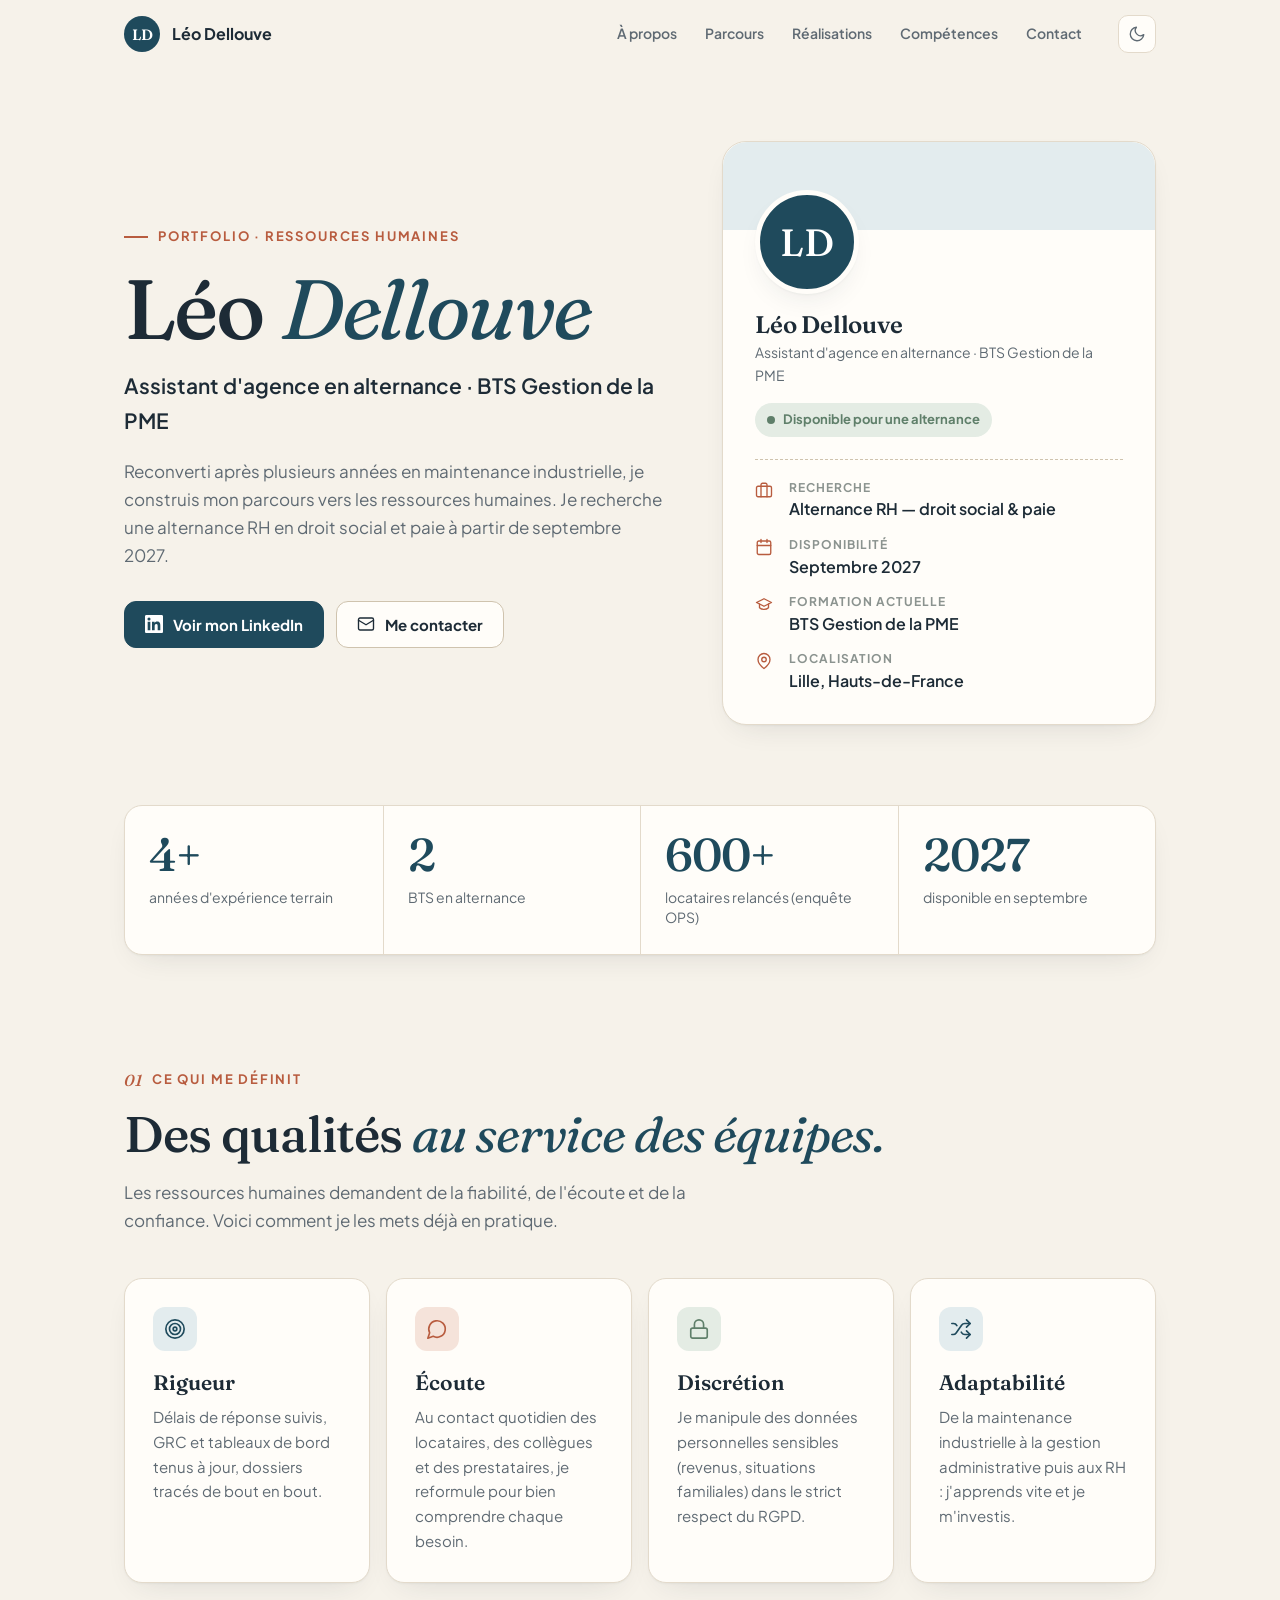
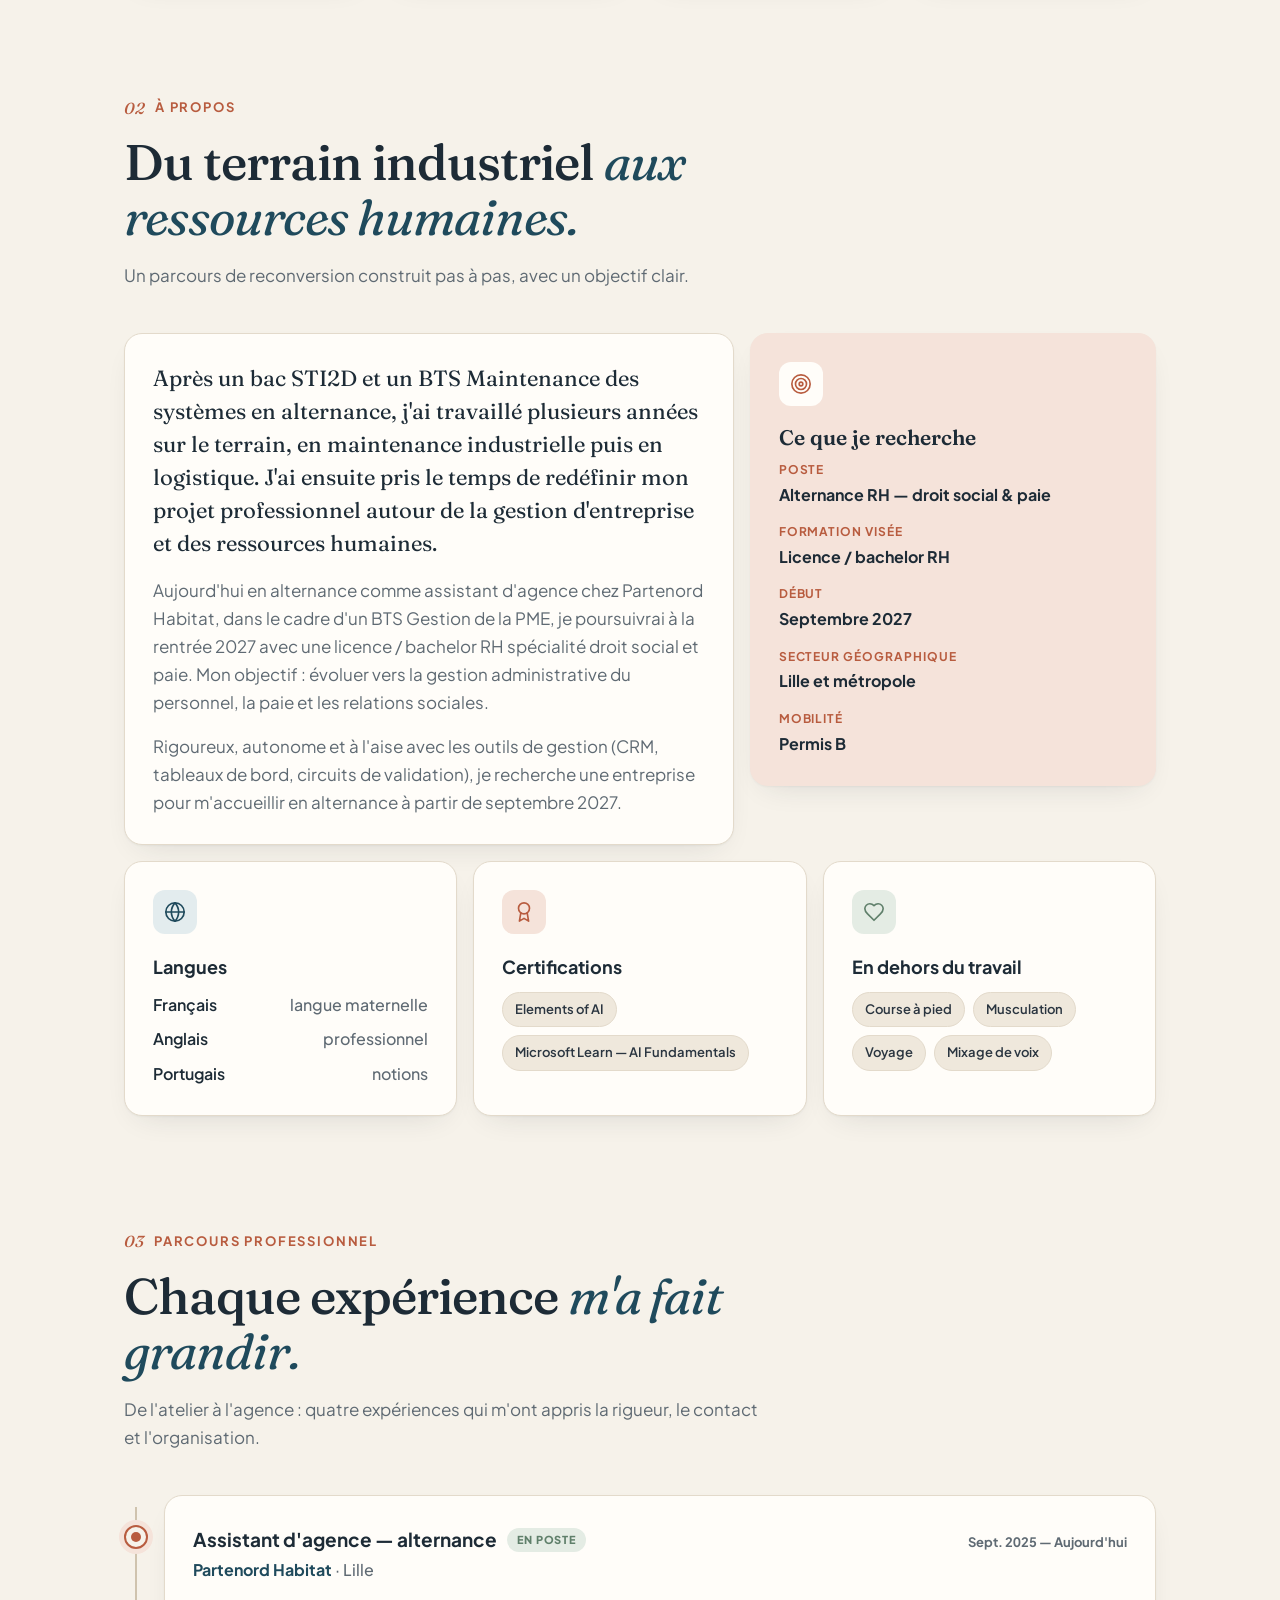
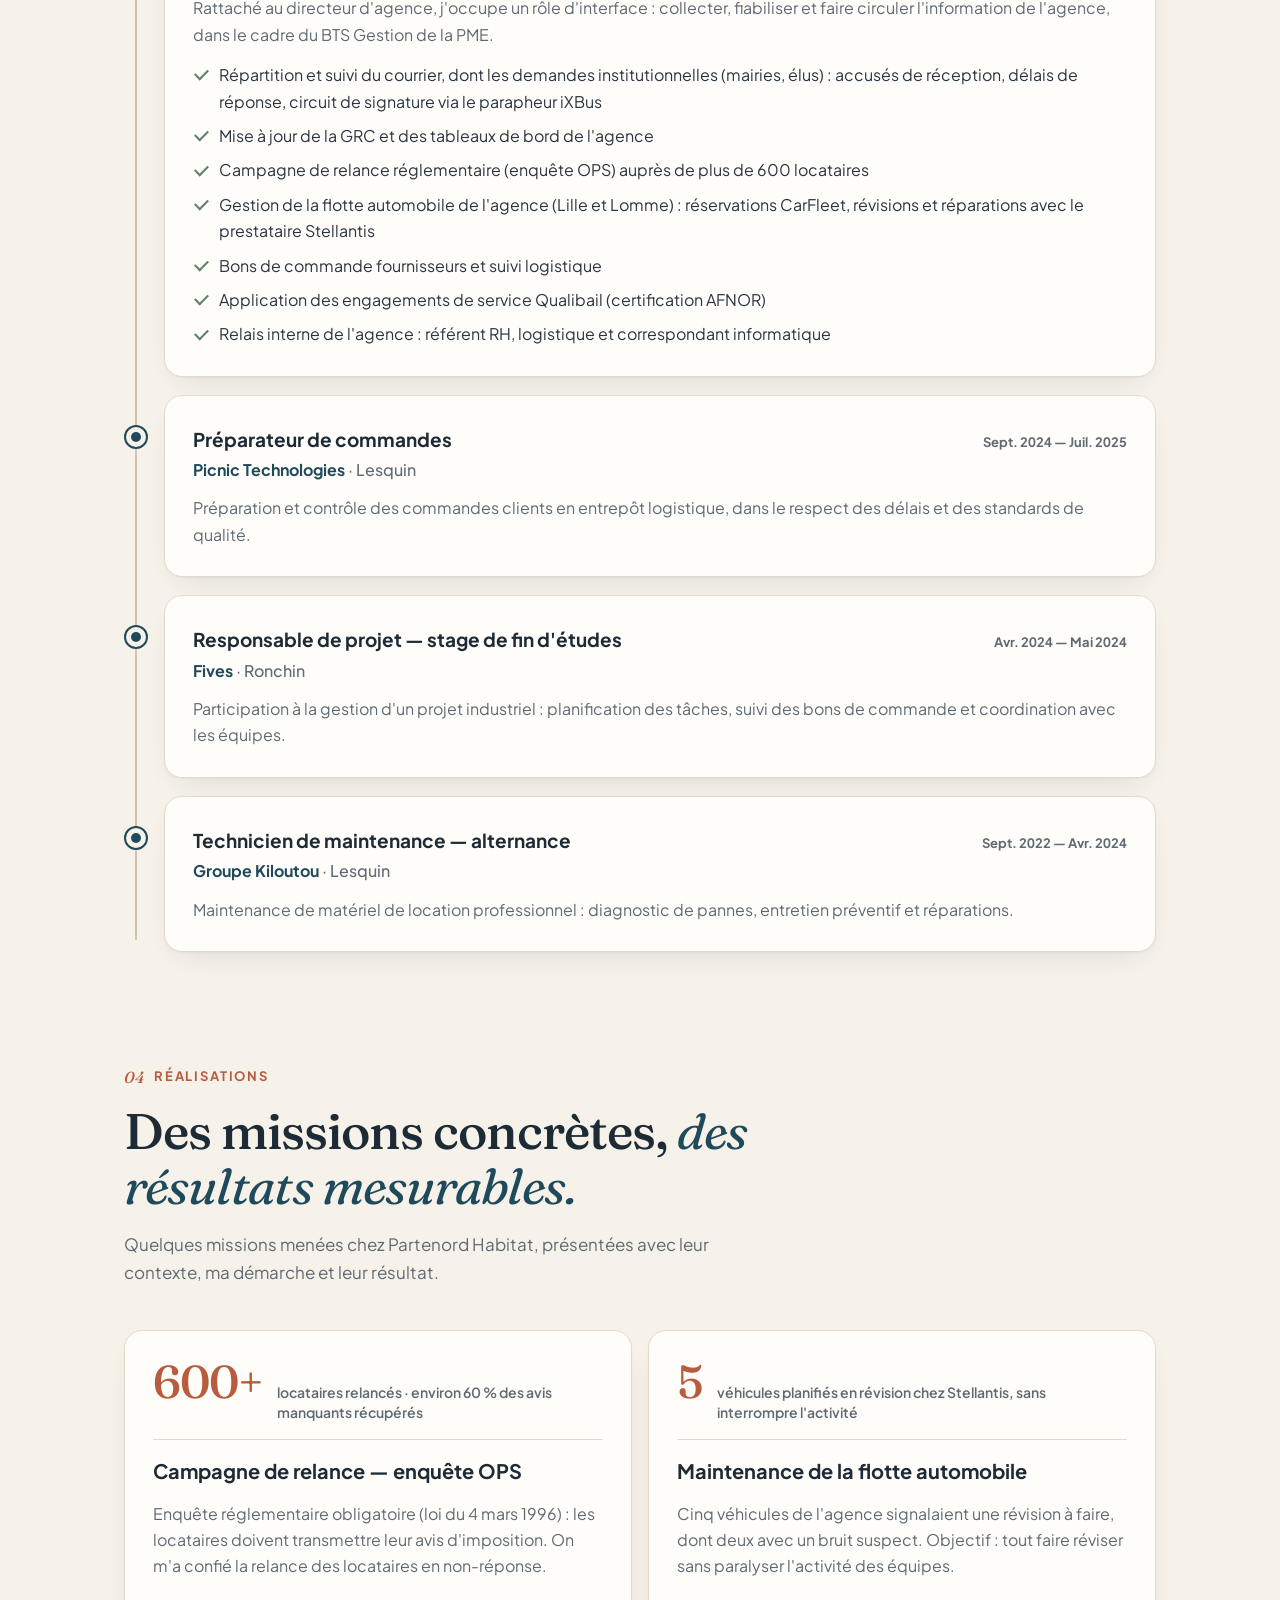
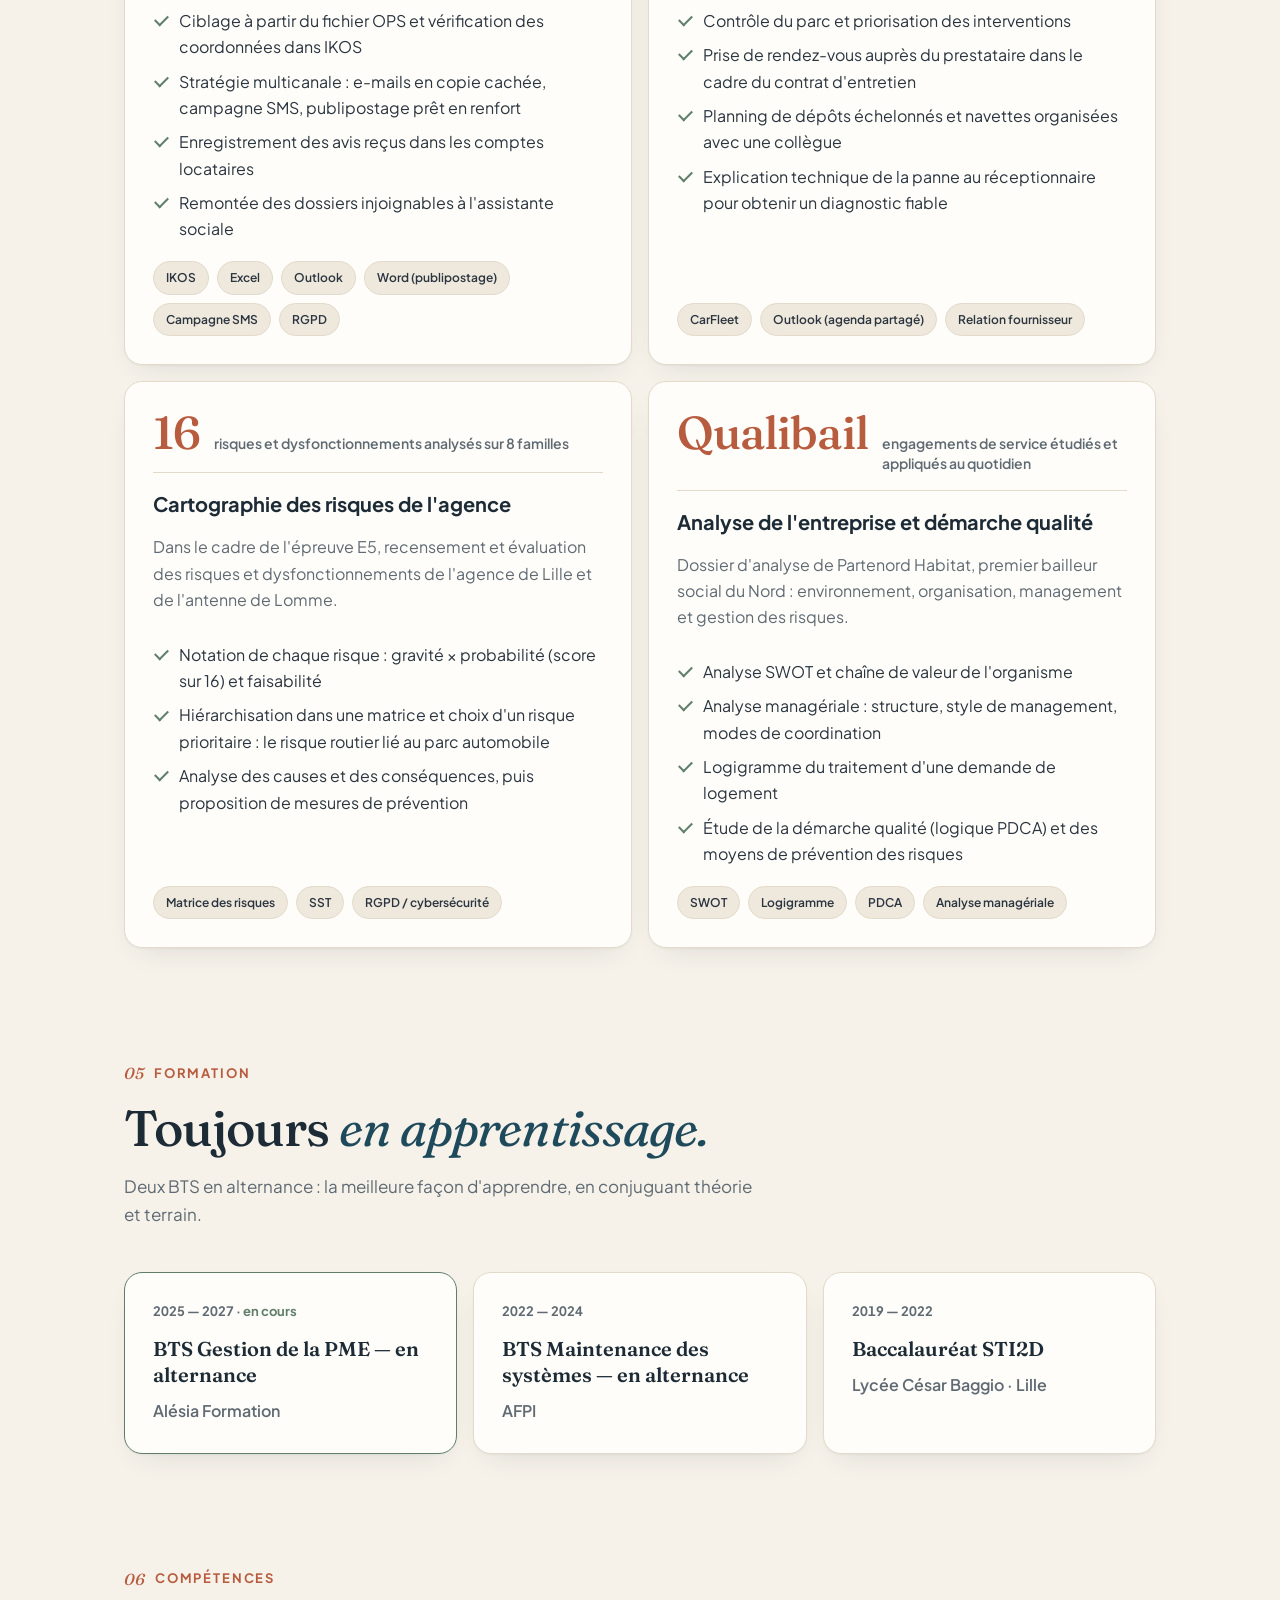
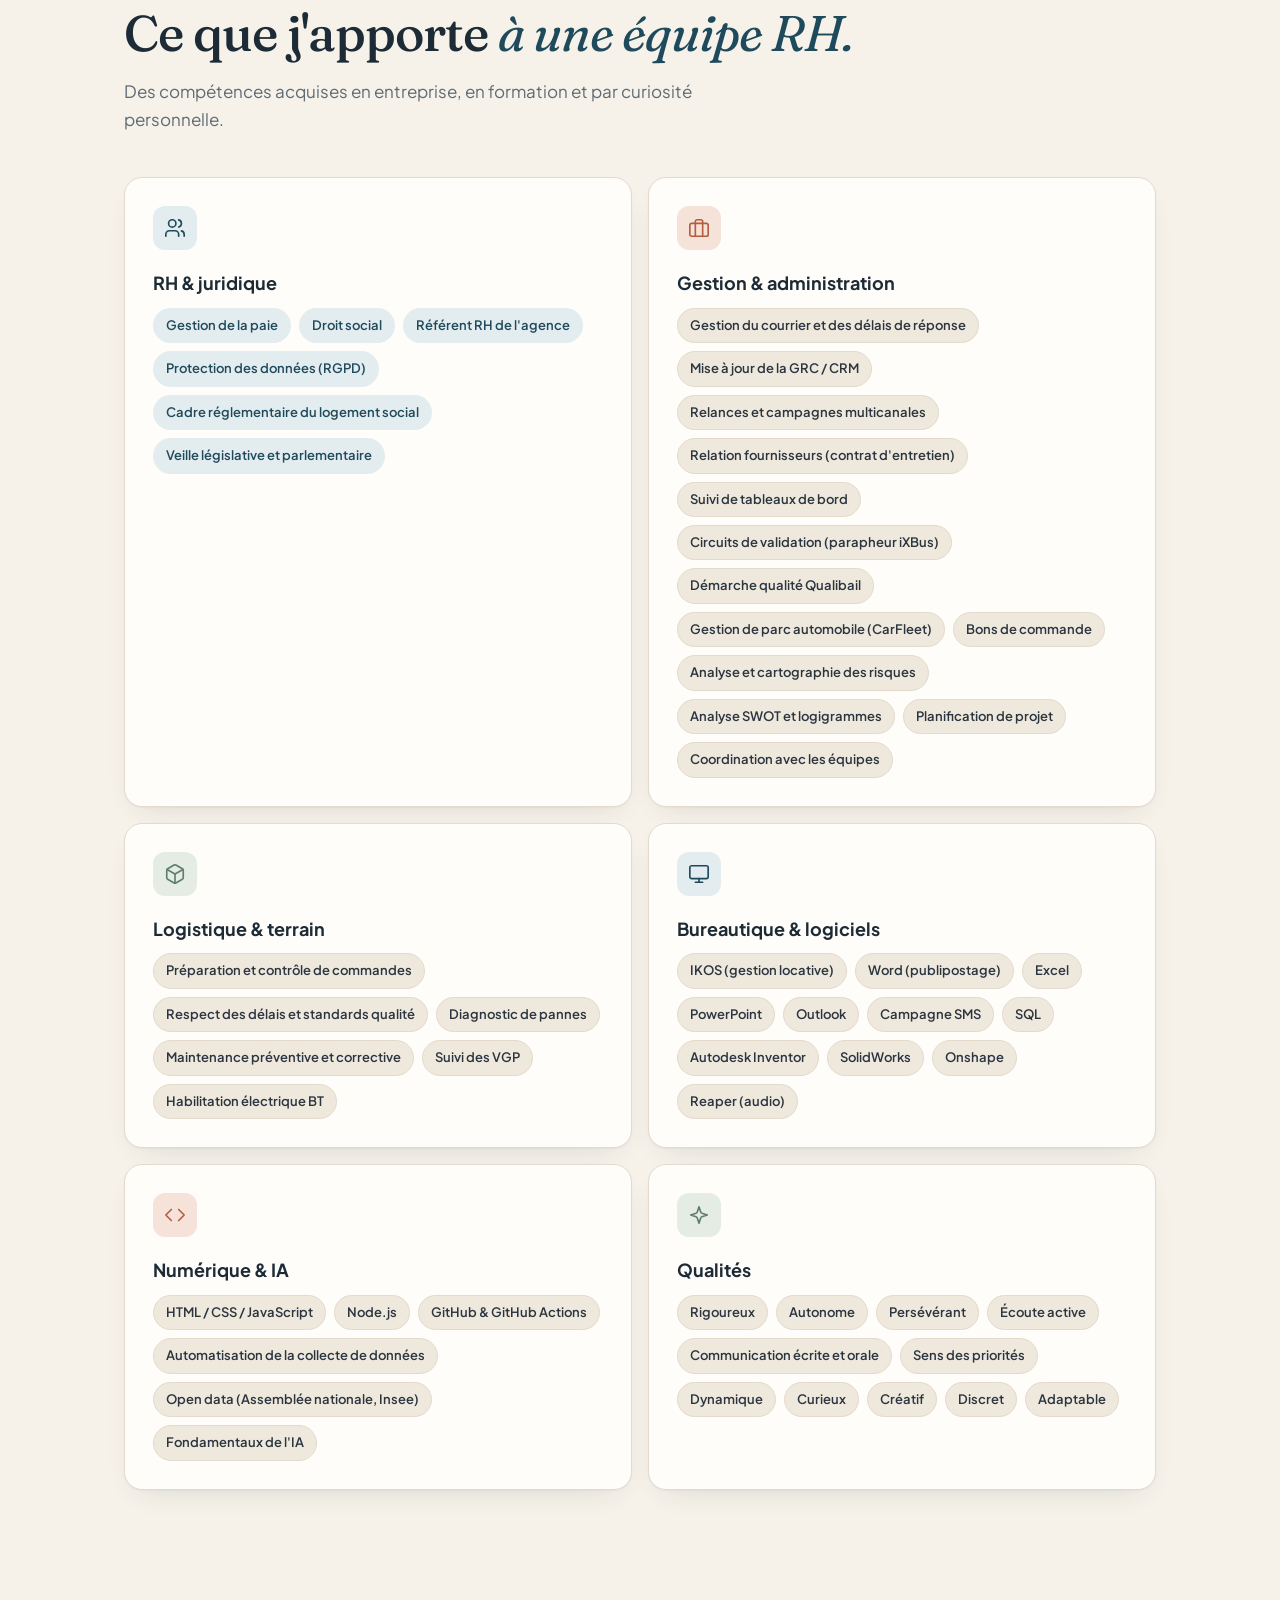
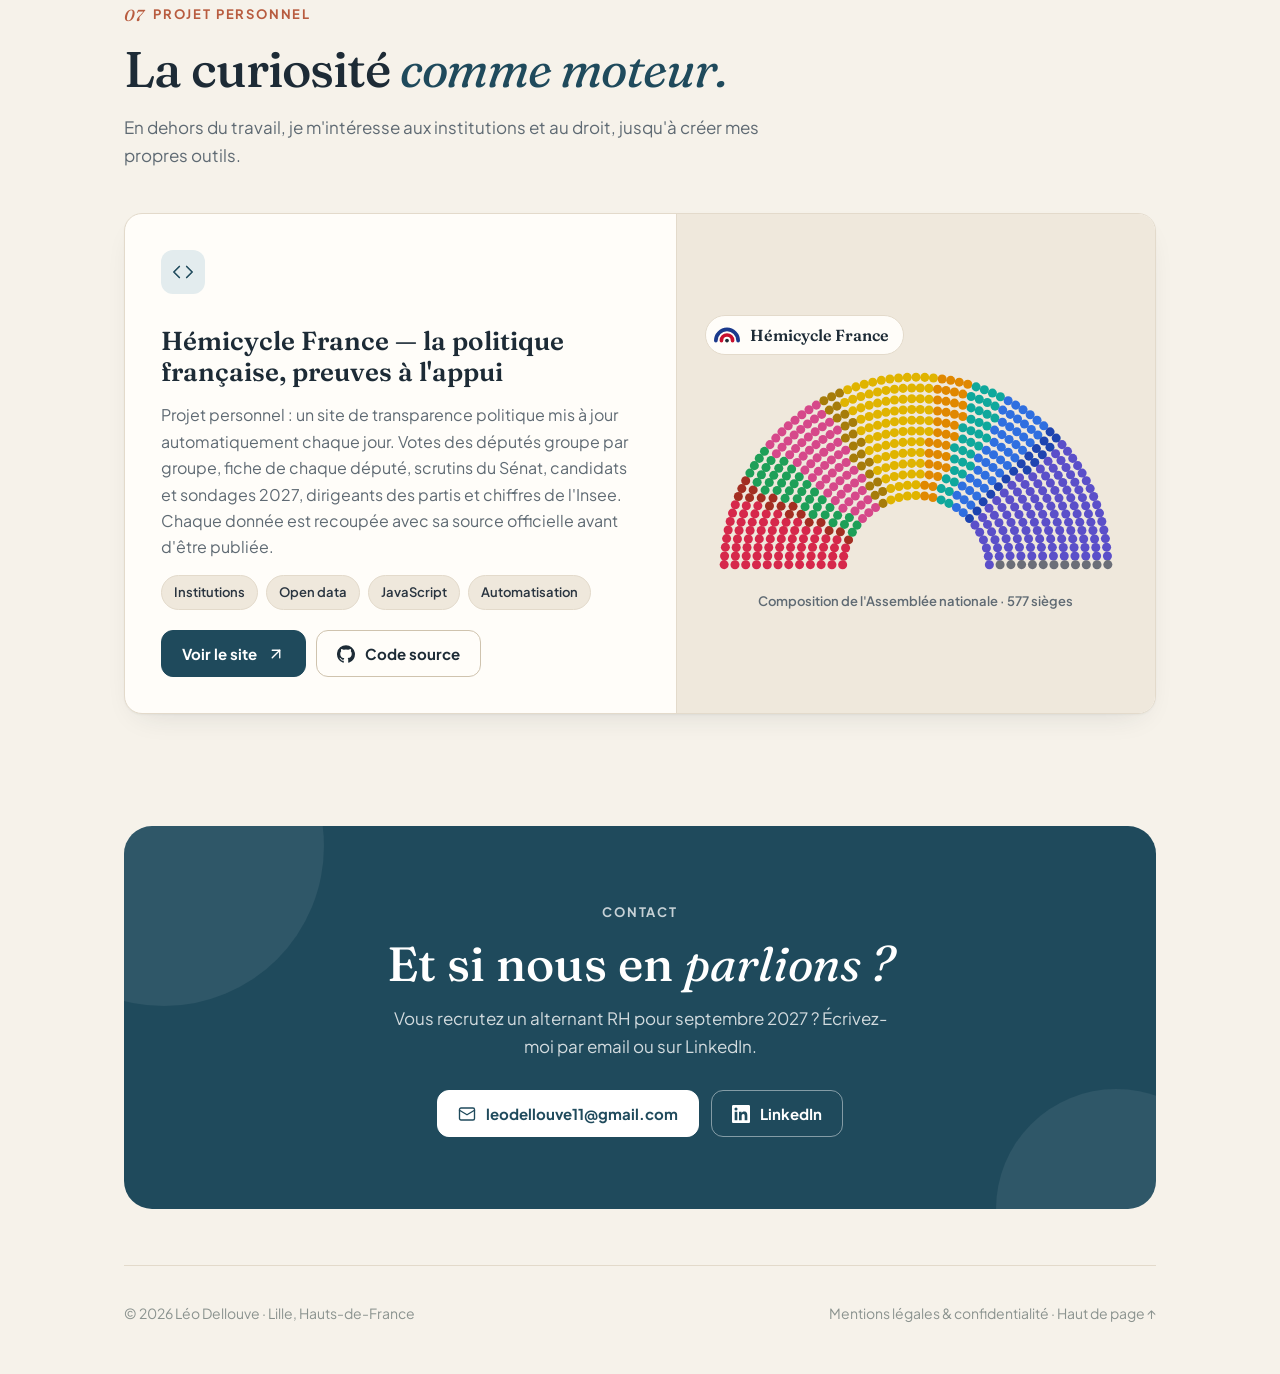
==== commit 5aa738c4: "Hémicycle fidèle dans la carte du projet 577 sièges avec la composition actuelle de l'Assemblée et l" ====
--- a/index.html
+++ b/index.html
@@ -227,7 +227,11 @@
     .project p { color: var(--muted); margin: 0; }
     .p-links { display: flex; flex-wrap: wrap; gap: 10px; margin-top: auto; padding-top: 6px; }
     .p-visual { position: relative; min-height: 280px; background: var(--bg-alt); border-left: 1px solid var(--line); }
-    .hemi { position: absolute; left: 50%; top: 50%; transform: translate(-50%, -50%); width: 82%; max-width: 380px; }
+    .p-visual { display: flex; flex-direction: column; align-items: center; justify-content: center; gap: 14px; padding: 28px; }
+    .hemi { width: 100%; max-width: 400px; height: auto; }
+    .p-brand { align-self: flex-start; display: inline-flex; align-items: center; gap: 10px; font: 600 16px Fraunces, Georgia, serif; color: var(--ink); background: var(--surface); border: 1px solid var(--line); padding: 6px 14px 6px 8px; border-radius: 999px; }
+    .p-brand svg { width: 26px; height: 26px; color: var(--ink); }
+    .p-caption { font-size: 13px; font-weight: 600; color: var(--muted); text-align: center; }
 
     /* Contact */
     .contact { margin: 112px 0 0; padding: 72px 40px; border-radius: 28px; background: var(--primary); color: var(--primary-ink); text-align: center; position: relative; overflow: hidden; }
@@ -569,17 +573,30 @@
         </section>`);
     }
 
-    // Projet personnel (le premier est illustré par un hémicycle)
+    // Projet personnel : hémicycle fidèle (un point par siège, couleurs des groupes)
+    const hemicycleSvg = h => {
+      const groupes = list(h && h.groupes);
+      const total = groupes.reduce((n, g) => n + (+g.sieges || 0), 0);
+      if (!total) return "";
+      const rows = Math.max(4, Math.round(Math.sqrt(total / 4))), rIn = 72, rOut = 188, cx = 200, cy = 196;
+      const radii = Array.from({ length: rows }, (_, i) => rIn + (rOut - rIn) * i / (rows - 1));
+      const sumR = radii.reduce((a, r) => a + r, 0);
+      const per = radii.map(r => Math.round(total * r / sumR));
+      per[rows - 1] += total - per.reduce((a, n) => a + n, 0);
+      const seats = [];
+      radii.forEach((r, i) => { for (let k = 0; k < per[i]; k++) { const a = Math.PI * (1 - (k + .5) / per[i]); seats.push({ a, x: cx + Math.cos(a) * r, y: cy - Math.sin(a) * r }); } });
+      seats.sort((p, q) => q.a - p.a);
+      const dot = Math.min(4.6, (rOut - rIn) / (rows - 1) * .42);
+      let gi = 0, used = 0;
+      const circles = seats.map(st => {
+        while (gi < groupes.length - 1 && used >= groupes[gi].sieges) { gi++; used = 0; }
+        used++;
+        return `<circle cx="${st.x.toFixed(1)}" cy="${st.y.toFixed(1)}" r="${dot.toFixed(2)}" fill="${esc(groupes[gi].couleur)}"/>`;
+      }).join("");
+      return `<svg class="hemi" viewBox="4 0 392 204" role="img" aria-label="${esc(h.legende || "Hémicycle")}">${circles}</svg>`;
+    };
+    const hemiLogo = `<svg viewBox="4 6 56 56" aria-hidden="true"><path d="M8 46a24 24 0 0 1 48 0" fill="none" stroke="#1B3A8C" stroke-width="8" stroke-linecap="round"/><path d="M20 46a12 12 0 0 1 24 0" fill="none" stroke="#C8102E" stroke-width="8" stroke-linecap="round"/><circle cx="32" cy="46" r="4" fill="currentColor"/></svg>`;
     if (list(d.projets).length) {
-      const seats = [];
-      const colors = ["var(--primary)", "var(--sage)", "var(--accent)", "var(--line-strong)"];
-      [[7, 70], [11, 100], [15, 130], [19, 160]].forEach(([n, r]) => {
-        for (let k = 0; k < n; k++) {
-          const a = Math.PI - (Math.PI * (k + .5)) / n;
-          seats.push(`<circle cx="${(200 + Math.cos(a) * r).toFixed(1)}" cy="${(185 - Math.sin(a) * r).toFixed(1)}" r="7.5" fill="${colors[Math.min(3, Math.floor((k / n) * 4))]}"/>`);
-        }
-      });
-      const hemi = `<svg class="hemi" viewBox="20 10 360 190" aria-hidden="true">${seats.join("")}</svg>`;
       S.push(`
         <section id="projets">
           ${kicker("Projet personnel")}
@@ -597,7 +614,12 @@
                   ${p.code ? `<a class="btn" href="${esc(p.code)}" ${ext}>${icons.github}Code source</a>` : ""}
                 </div>
               </div>
-              <div class="p-visual">${i === 0 ? hemi : ""}</div>
+              <div class="p-visual">
+                ${p.hemicycle ? `
+                  <div class="p-brand">${hemiLogo}<span>${esc(p.nom.split(" — ")[0])}</span></div>
+                  ${hemicycleSvg(p.hemicycle)}
+                  ${p.hemicycle.legende ? `<div class="p-caption">${esc(p.hemicycle.legende)}</div>` : ""}` : ""}
+              </div>
             </article>`).join("")}
         </section>`);
     }
